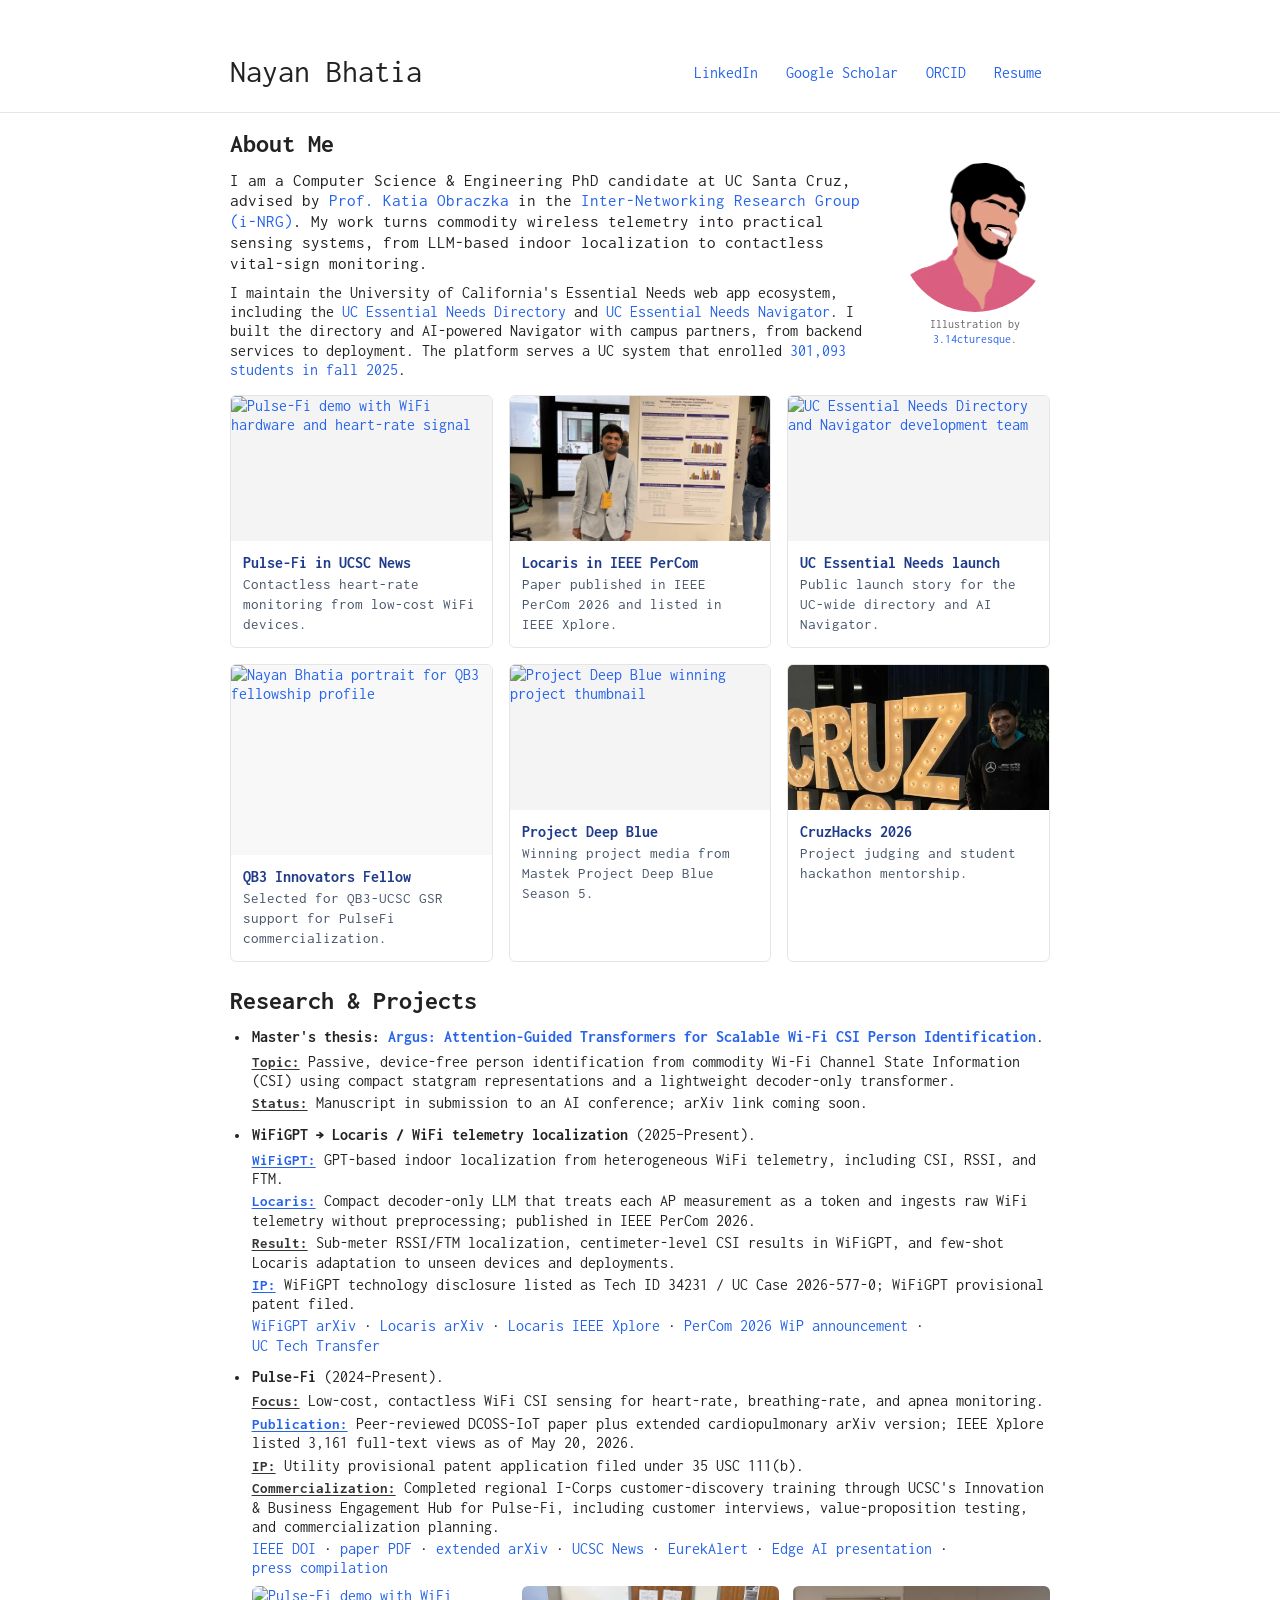
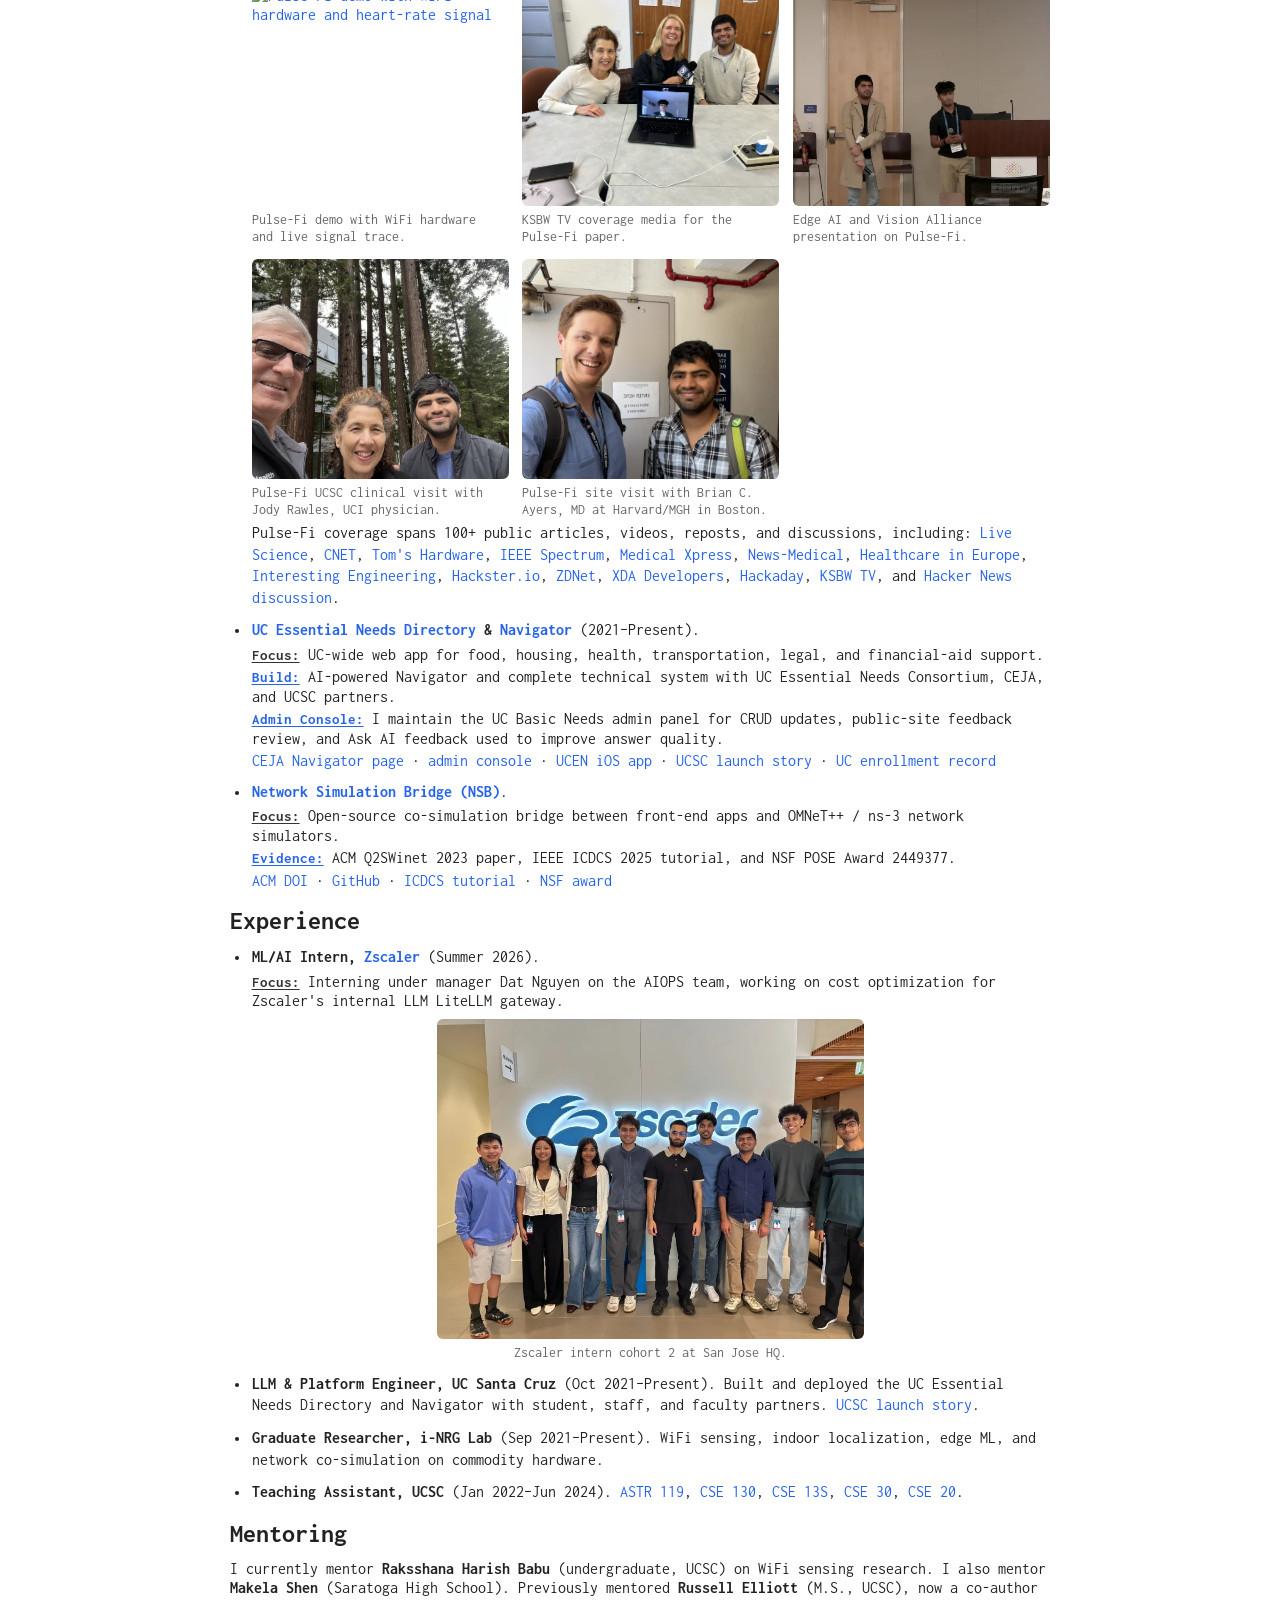
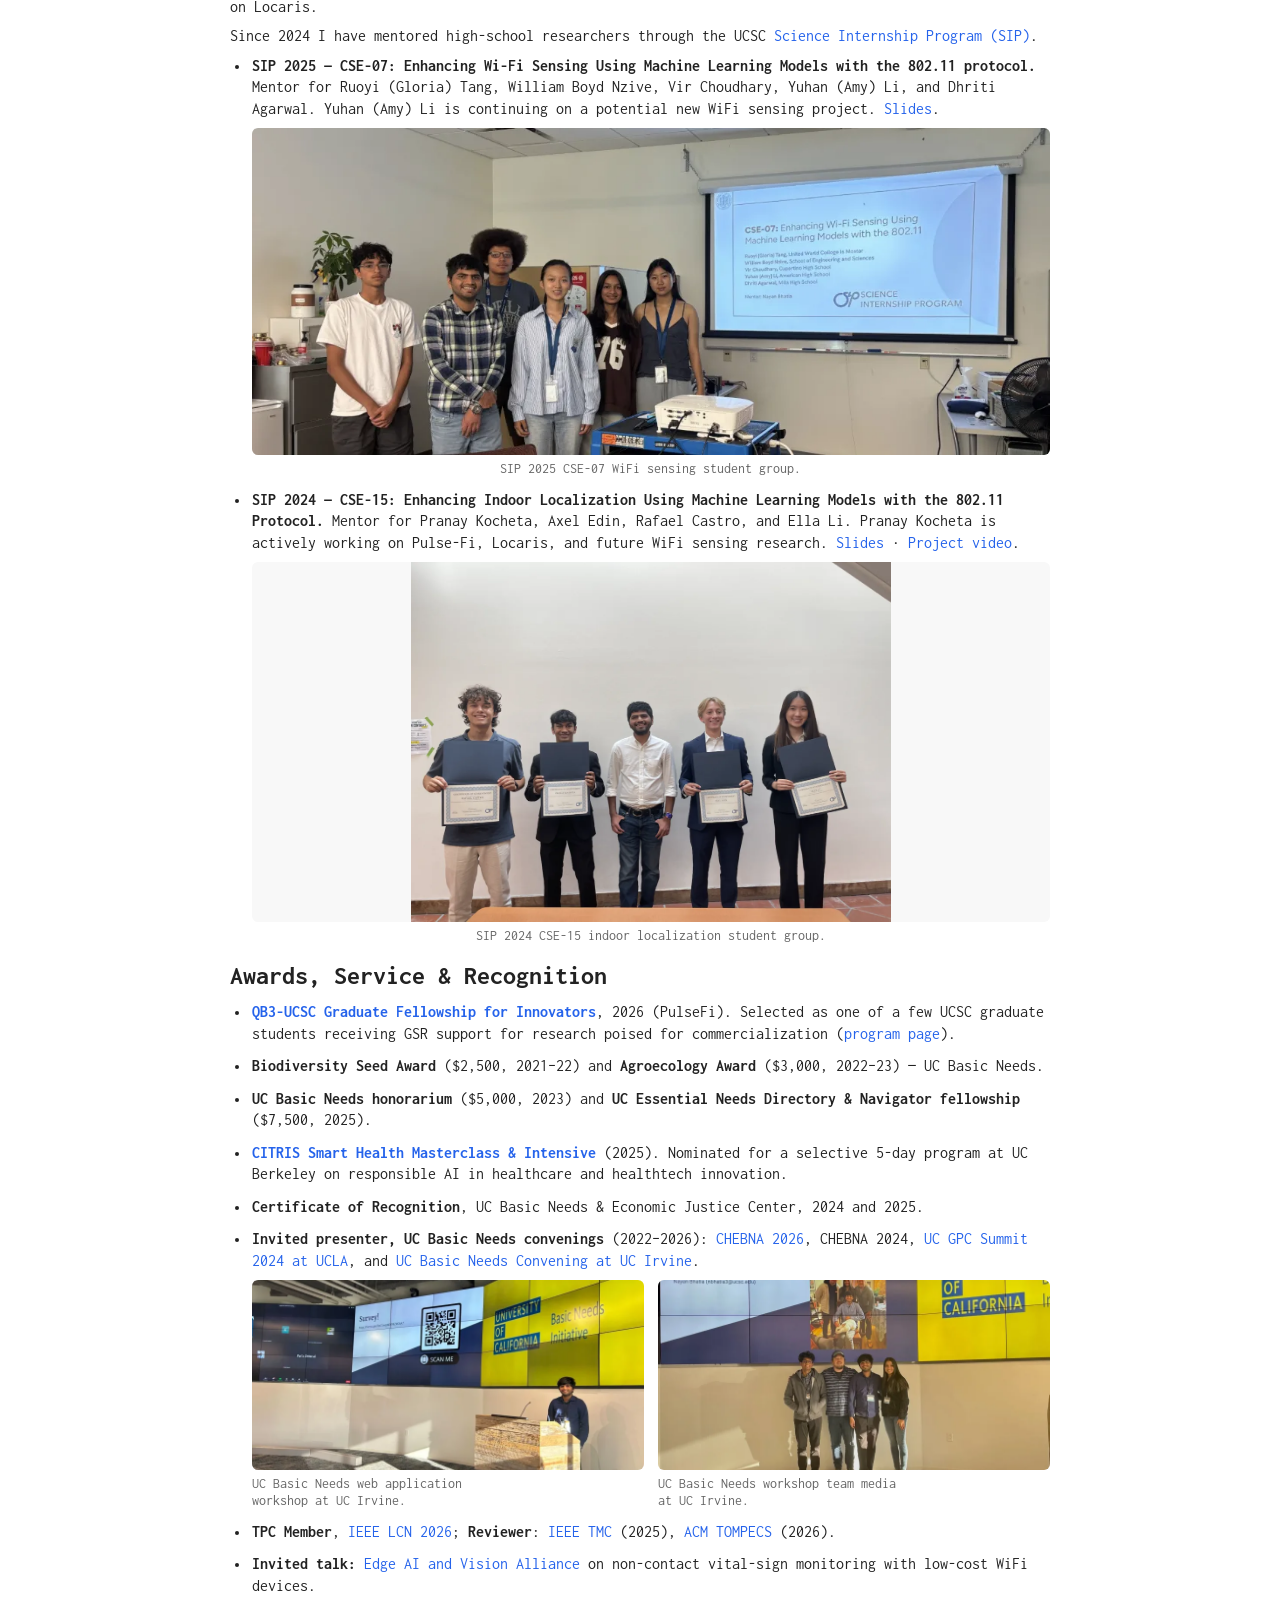
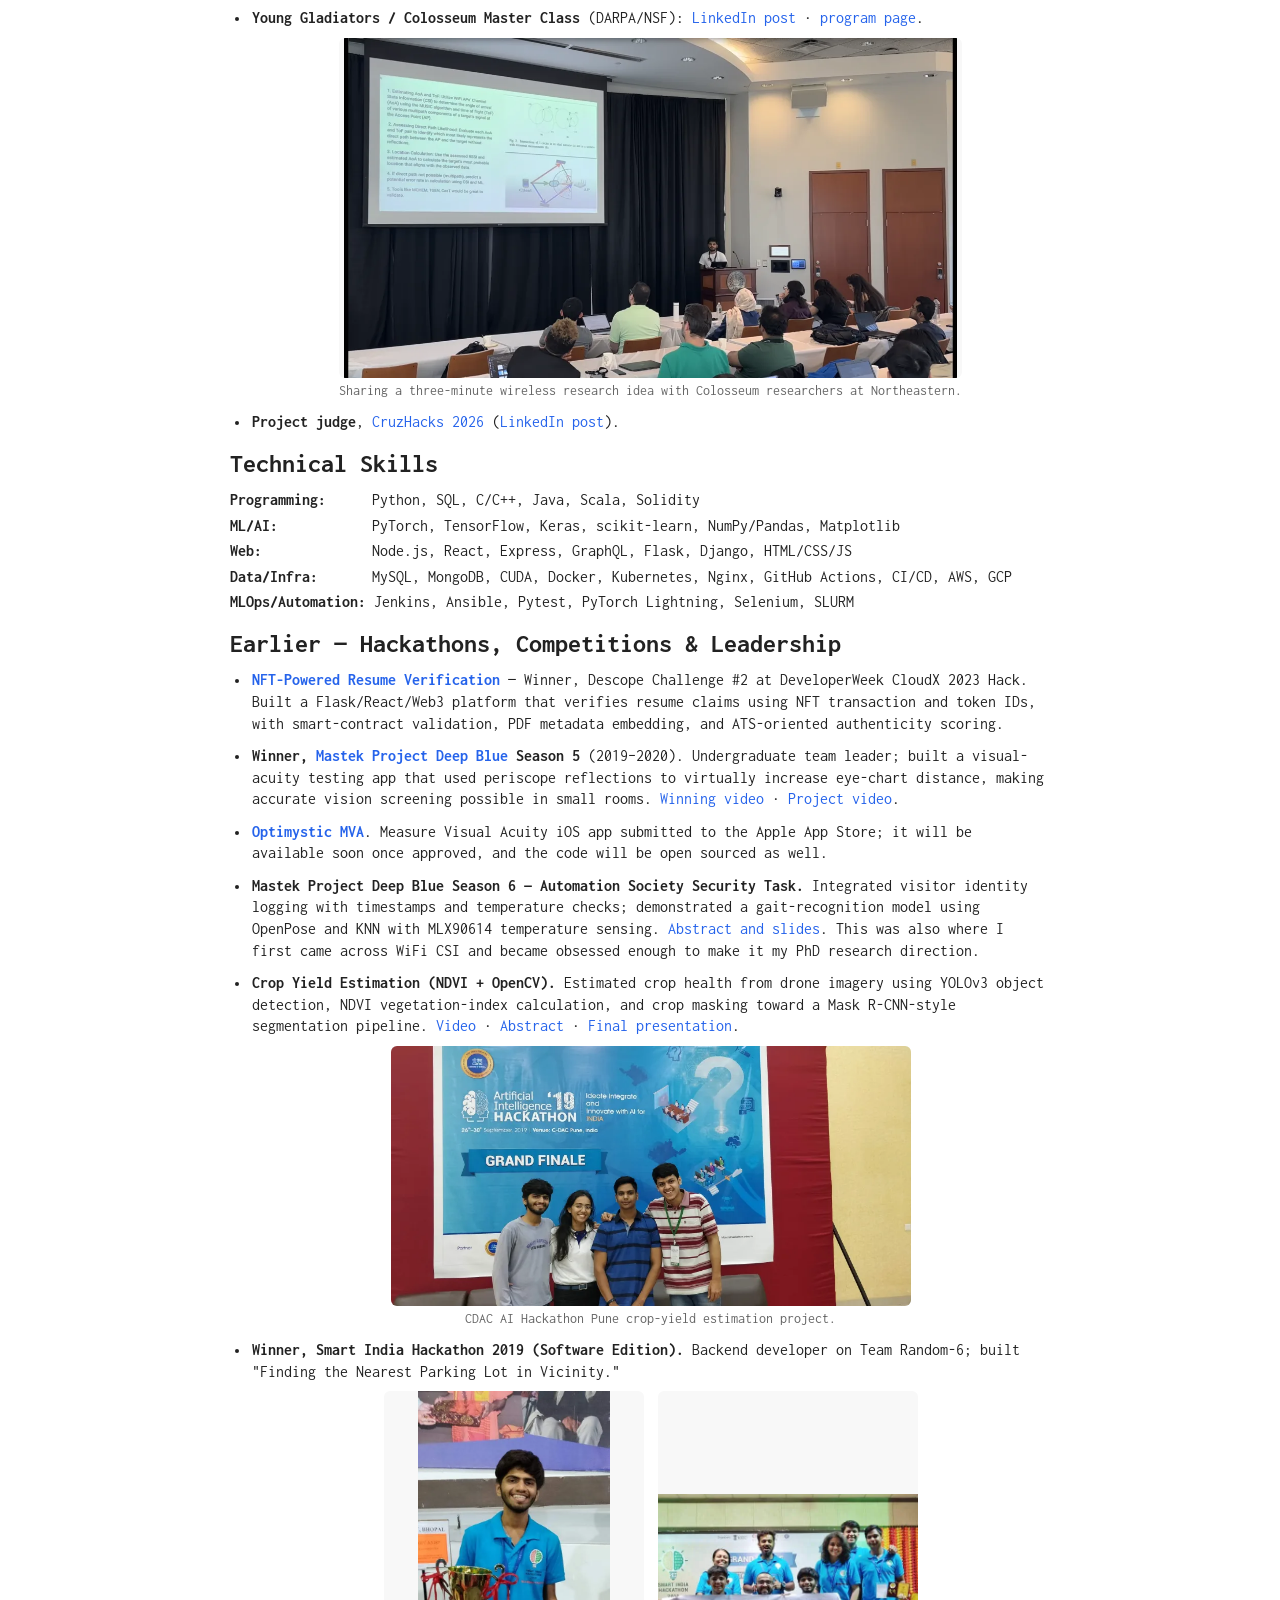
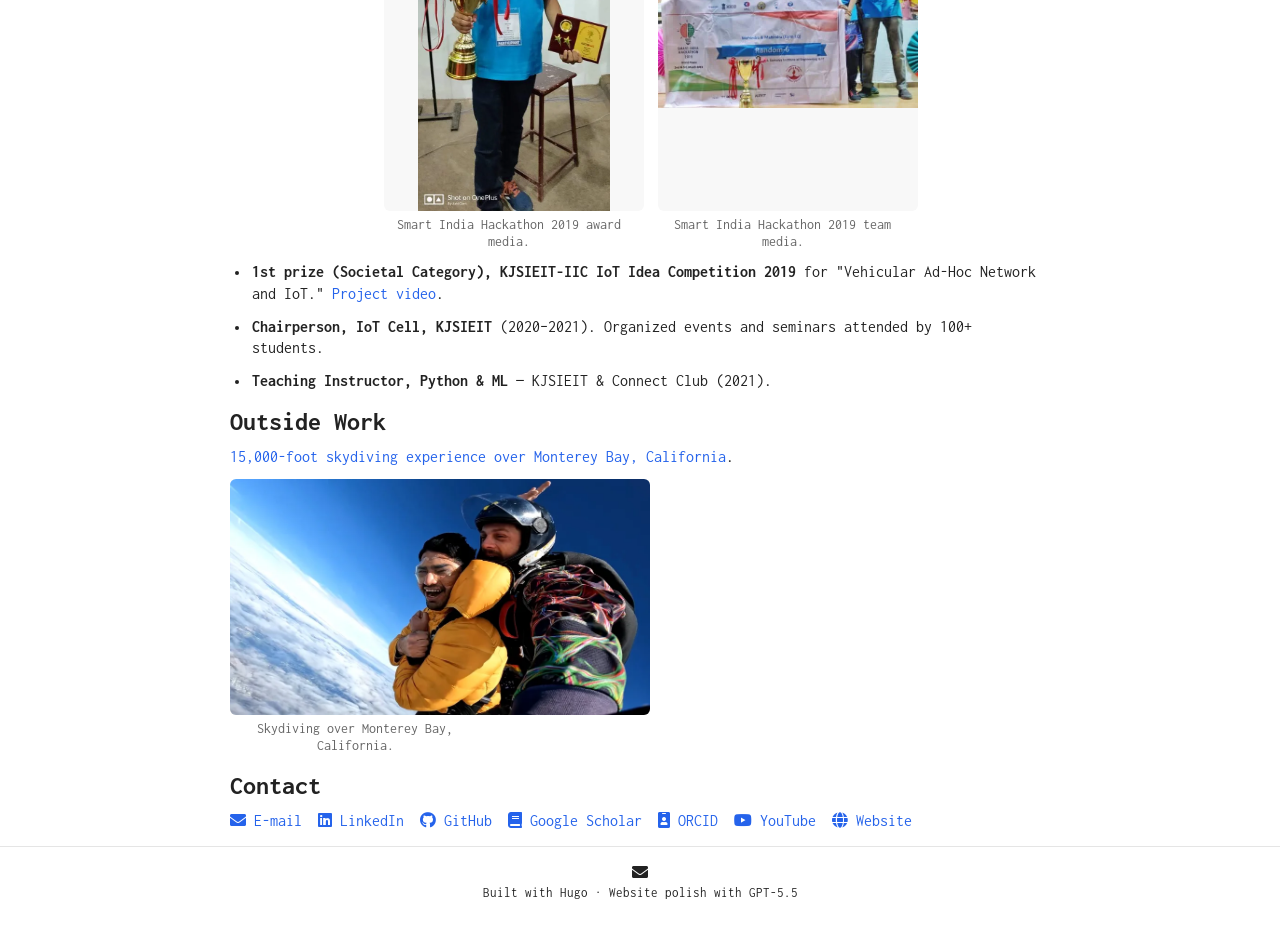
==== index.html @ 6241daba "update about ios app and about the optimystic app" ====
<!DOCTYPE html>
<html lang="en">

<head>
    <!-- Cloudflare Web Analytics -->
    <script defer src='https://static.cloudflareinsights.com/beacon.min.js'
        data-cf-beacon='{"token": "66aa006efea64385834b98cd53bedcd6"}'></script>
    <!-- End Cloudflare Web Analytics -->

    <link href="https://assets.calendly.com/assets/external/widget.css" rel="stylesheet">
    <script src="https://assets.calendly.com/assets/external/widget.js" type="text/javascript" async></script>

    <meta charset="utf-8">
    <meta name="viewport" content="width=device-width, initial-scale=1, shrink-to-fit=no">

    <title>Nayan Bhatia</title>
    <meta name="description" content="Nayan Bhatia is a UC Santa Cruz CSE PhD candidate building WiFi sensing systems, LLM-based indoor localization, contactless vital-sign monitoring, and UC-wide student support platforms.">
    <meta name="author" content="Nayan Bhatia">
    <meta property="og:title" content="Nayan Bhatia">
    <meta property="og:description" content="WiFi sensing, AI systems, and UC-wide student support platforms by Nayan Bhatia.">
    <meta property="og:type" content="website">
    <meta property="og:url" content="https://nayanbhatia.com">
    <meta property="og:image" content="https://news.ucsc.edu/wp-content/uploads/2025/08/20250814-Pulse-Fi-Research-EC-08-scaled-e1756416372585.jpg">
    <meta name="twitter:card" content="summary_large_image">
    <meta name="twitter:title" content="Nayan Bhatia">
    <meta name="twitter:description" content="WiFi sensing, AI systems, and UC-wide student support platforms.">
    <meta name="twitter:image" content="https://news.ucsc.edu/wp-content/uploads/2025/08/20250814-Pulse-Fi-Research-EC-08-scaled-e1756416372585.jpg">

    <link rel="canonical" href="https://nayanbhatia.com">
    <link href="https://fonts.googleapis.com/css2?family=Inconsolata:wght@400;700&display=swap" rel="stylesheet">
    <link rel="stylesheet" href="https://cdn.jsdelivr.net/npm/bootstrap@4.5.3/dist/css/bootstrap.min.css" crossorigin="anonymous">
    <link rel="stylesheet" href="https://cdnjs.cloudflare.com/ajax/libs/font-awesome/5.15.3/css/all.min.css" crossorigin="anonymous">
    <link rel="stylesheet" href="sass/researcher.min.css?v=blue-accent">
    <style>
        .lede { font-size: 1.08rem; }
        .proof-grid { display: grid; grid-template-columns: repeat(auto-fit, minmax(210px, 1fr)); gap: 1rem; margin: 1rem 0 1.5rem; }
        .proof-card { border: 1px solid #e5e5e5; border-radius: 6px; overflow: hidden; background: #fff; }
        #content .proof-card img { width: 100%; height: 145px; object-fit: cover; display: block; margin: 0; background: #f4f4f4; }
        #content .proof-card img.contain-img { height: 190px; object-fit: contain; background: #f8f8f8; }
        #content .proof-card img.portrait-crop { object-position: center 35%; }
        .proof-card div { padding: 0.75rem; }
        #content .proof-card strong { color: #1e3a8a !important; display: block; margin-bottom: 0.2rem; }
        #content .proof-card p { color: #475569 !important; margin: 0; font-size: 0.92rem; line-height: 1.35; }
        .project-links { display: inline; }
        .project-links a { white-space: nowrap; }
        .project-detail { display: block; margin-top: 0.25rem; }
        .project-detail > span { display: block; margin-top: 0.18rem; }
        .project-label { color: #333; font-size: 0.92rem; font-weight: 700; text-decoration: underline !important; text-decoration-thickness: 1px; text-underline-offset: 0.13em; }
        a.project-label { color: #2563eb; text-decoration: underline !important; }
        a.project-label:hover { color: #1d4ed8; }
        .project-detail .project-links { display: block; }
        .media-row { display: flex; flex-wrap: wrap; gap: 0.75rem; margin: 0.75rem 0; }
        .media-row a { display: inline-block; }
        #content .media-row img { height: 140px; width: auto; max-width: 100%; border-radius: 6px; object-fit: cover; margin: 0; }
        #content .media-row a .media-caption { color: #666 !important; display: block; font-size: 0.85rem; line-height: 1.25; margin-top: 0.35rem; max-width: 250px; text-decoration: none; }
        .pulse-media { display: grid; grid-template-columns: repeat(auto-fit, minmax(200px, 1fr)); gap: 0.85rem; max-width: 100%; }
        #content .pulse-media a { display: block; }
        #content .pulse-media img { width: 100%; height: 220px; object-fit: cover; object-position: center; }
        #content .pulse-media .media-caption { max-width: none; }
        .sih-media { display: grid; grid-template-columns: repeat(2, minmax(0, 260px)); align-items: end; gap: 0.85rem; justify-content: center; margin-left: auto; margin-right: auto; max-width: 560px; }
        #content .sih-media a { display: block; }
        #content .sih-media img { width: 100%; height: 420px; object-fit: contain; background: #f8f8f8; }
        #content .sih-media .media-caption { max-width: none; color: #666; text-align: center; }
        .ucbn-media { display: grid; grid-template-columns: repeat(2, minmax(0, 1fr)); gap: 0.85rem; max-width: 100%; }
        #content .ucbn-media img { width: 100%; height: 190px; object-fit: cover; object-position: center; }
        #content .ucbn-media .media-caption { max-width: none; color: #666; }
        .sip-media { display: grid; grid-template-columns: 1fr; gap: 0.85rem; margin-left: auto; margin-right: auto; max-width: 820px; }
        #content .sip-media a { display: block; }
        #content .sip-media img { width: 100%; height: auto; max-height: 360px; object-fit: contain; object-position: center; background: #f8f8f8; }
        #content .media-row.sip-media a .media-caption { max-width: none; color: #666; text-align: center; }
        .outside-media { max-width: 420px; }
        #content .outside-media img { width: 100%; height: auto; max-height: none; object-fit: cover; }
        #content .outside-media .media-caption { max-width: none; color: #666; text-align: center; }
        .cdac-media { justify-content: center; margin-left: auto; margin-right: auto; max-width: 520px; }
        #content .cdac-media img { width: 100%; height: auto; max-height: 320px; object-fit: contain; background: #f8f8f8; }
        #content .media-row.cdac-media a .media-caption { max-width: none; color: #666; text-align: center; }
        .colosseum-media { justify-content: center; margin-left: auto; margin-right: auto; max-width: 720px; }
        #content .colosseum-media img { width: 100%; height: auto; max-height: 340px; object-fit: contain; background: #f8f8f8; }
        #content .media-row.colosseum-media a .media-caption { max-width: none; color: #666; text-align: center; }
        .zscaler-media { justify-content: center; margin-left: auto; margin-right: auto; max-width: 520px; }
        #content .zscaler-media img { width: 100%; height: auto; max-height: 320px; object-fit: contain; background: #f8f8f8; }
        #content .media-row.zscaler-media a .media-caption { max-width: none; color: #666; text-align: center; }
        .feature-image { margin: 0.75rem 0; }
        #content .feature-image img { border-radius: 6px; max-height: 260px; object-fit: contain; margin: 0; background: #f8f8f8; }
        #content ul.compact-list { padding-left: 1.25rem; margin-bottom: 1rem; }
        #content ul.compact-list > li { line-height: 1.35; margin: 0 0 0.68rem 0; padding-left: 0.1rem; }
        #content ul.compact-list > li::marker { font-size: 0.9em; }
        #content .compact-list strong { font-weight: 700; }
        #content .compact-list .media-row { margin-top: 0.55rem; margin-bottom: 0.2rem; }
        #content .skills-list { list-style: none; padding-left: 0; margin-bottom: 1rem; }
        #content .skills-list > li { line-height: 1.35; margin: 0 0 0.25rem 0; padding-left: 0; }
        #content .skills-list strong { display: inline-block; min-width: 8.4rem; }
        #content .avatar { float: right; margin: -8px 0 0 16px; text-align: center; width: 150px; }
        #content .avatar>img { float: none; margin: 0; }
        .avatar-credit { color: #666; display: block; font-size: 0.78rem; line-height: 1.2; margin-top: 0.35rem; }
        .navbar-nav { gap: 0.75rem; }
        @media (max-width: 575.98px) {
            #content .avatar { float: none; margin: 0 auto 1rem; width: 140px; }
            #content .avatar>img { height: 140px; width: 140px; }
            .navbar-nav { gap: 1rem; }
            .proof-grid { grid-template-columns: 1fr; }
            .pulse-media { grid-template-columns: 1fr; }
            .sih-media { grid-template-columns: 1fr; max-width: 340px; }
            #content .sih-media img { height: auto; max-height: 520px; }
            .ucbn-media { grid-template-columns: 1fr; }
            .sip-media { grid-template-columns: 1fr; }
            #content .feature-image img { max-height: none; width: 100%; }
        }
    </style>
</head>

<body>
    <div class="container mt-5">
        <nav class="navbar navbar-expand-sm flex-column flex-sm-row text-nowrap p-0">
            <a class="navbar-brand mx-0 mr-sm-auto" href="https://nayanbhatia.com" title="Nayan Bhatia">
                Nayan Bhatia
            </a>
            <div class="navbar-nav flex-row flex-wrap justify-content-center">
                <a class="nav-item nav-link" href="https://www.linkedin.com/in/nayan-bhatia" title="LinkedIn">LinkedIn</a>
                <a class="nav-item nav-link" href="https://scholar.google.com/citations?user=V7ODNwIAAAAJ&hl=en" title="Google Scholar">Google Scholar</a>
                <a class="nav-item nav-link" href="https://orcid.org/0009-0001-3314-7928" title="ORCID">ORCID</a>
                <a class="nav-item nav-link" href="pdfs/NayanBhatia_PhD_CSE_UCSC_June2027.pdf" title="Resume">Resume</a>
            </div>
        </nav>
    </div>
    <hr>
    <div id="content">
        <div class="container">
            <h2 id="about-me">About Me</h2>
            <figure class="avatar">
                <img src="assets/bhatia.webp" alt="Nayan Bhatia" class="img-fluid rounded-circle">
                <figcaption class="avatar-credit">
                    Illustration by <a href="https://www.instagram.com/3.14cturesque/">3.14cturesque</a>.
                </figcaption>
            </figure>
            <p class="lede">
                I am a Computer Science &amp; Engineering PhD candidate at UC Santa Cruz, advised by
                <a href="https://scholar.google.com/citations?user=xALG_EMAAAAJ">Prof. Katia Obraczka</a> in the
                <a href="https://inrg.engineering.ucsc.edu/people/nayan-bhatia/">Inter-Networking Research Group (i-NRG)</a>.
                My work turns commodity wireless telemetry into practical sensing systems, from LLM-based indoor localization
                to contactless vital-sign monitoring.
            </p>
            <p>
                I maintain the University of California's Essential Needs web app ecosystem, including the
                <a href="https://ucbasicneeds.ucsc.edu">UC Essential Needs Directory</a> and
                <a href="https://ucbasicneeds.ucsc.edu/ucen">UC Essential Needs Navigator</a>. I built the directory and
                AI-powered Navigator with campus partners, from backend services to deployment.
                The platform serves a UC system that enrolled <a href="https://www.universityofcalifornia.edu/press-room/university-california-sets-enrollment-records">301,093 students in fall 2025</a>.
            </p>

            <div class="proof-grid" aria-label="Selected media and evidence">
                <a class="proof-card" href="https://news.ucsc.edu/2025/09/pulse-fi-wifi-heart-rate/">
                    <img src="https://news.ucsc.edu/wp-content/uploads/2025/08/20250814-Pulse-Fi-Research-EC-08-scaled-e1756416372585.jpg" alt="Pulse-Fi demo with WiFi hardware and heart-rate signal">
                    <div>
                        <strong>Pulse-Fi in UCSC News</strong>
                        <p>Contactless heart-rate monitoring from low-cost WiFi devices.</p>
                    </div>
                </a>
                <a class="proof-card" href="https://ieeexplore.ieee.org/document/11585338">
                    <img src="assets/locaris-percom-poster.webp" alt="Nayan Bhatia presenting the Locaris poster at PerCom 2026">
                    <div>
                        <strong>Locaris in IEEE PerCom</strong>
                        <p>Paper published in IEEE PerCom 2026 and listed in IEEE Xplore.</p>
                    </div>
                </a>
                <a class="proof-card" href="https://news.ucsc.edu/2026/01/new-basic-needs-directory-provides-uc-students-with-one-stop-shop-for-resource-information/">
                    <img src="https://news.ucsc.edu/wp-content/uploads/2026/01/BN-Directory-and-Tool-Team-Tim-G-Nayan-Bhatia-Rishita-Wairagade-Kaushik-Hariharan-1024x768.jpg" alt="UC Essential Needs Directory and Navigator development team">
                    <div>
                        <strong>UC Essential Needs launch</strong>
                        <p>Public launch story for the UC-wide directory and AI Navigator.</p>
                    </div>
                </a>
                <a class="proof-card" href="https://qb3.ucsc.edu/fellows/2025/12/nayan-bhatia-qb3-fellows-2026/">
                    <img src="https://qb3.ucsc.edu/files/2025/11/C26FE08F-DF64-4230-9B7F-D8ADBFAB0009-Copy.jpg" alt="Nayan Bhatia portrait for QB3 fellowship profile" class="contain-img">
                    <div>
                        <strong>QB3 Innovators Fellow</strong>
                        <p>Selected for QB3-UCSC GSR support for PulseFi commercialization.</p>
                    </div>
                </a>
                <a class="proof-card" href="https://youtu.be/3pCCZJbQK30">
                    <img src="https://i.ytimg.com/vi/3pCCZJbQK30/hqdefault.jpg" alt="Project Deep Blue winning project thumbnail">
                    <div>
                        <strong>Project Deep Blue</strong>
                        <p>Winning project media from Mastek Project Deep Blue Season 5.</p>
                    </div>
                </a>
                <a class="proof-card" href="https://www.linkedin.com/posts/nayan-bhatia_cruzhacks-2026-was-a-lot-of-fun-and-a-different-ugcPost-7424474856043331584-DsiG?utm_source=social_share_send&amp;utm_medium=member_desktop_web&amp;rcm=ACoAACzAeWUBafYUjFFwhSZ8aEHpLalXhnnh2QQ">
                    <img src="assets/1770132733356.webp" alt="Nayan Bhatia at CruzHacks 2026" class="portrait-crop">
                    <div>
                        <strong>CruzHacks 2026</strong>
                        <p>Project judging and student hackathon mentorship.</p>
                    </div>
                </a>
            </div>

            <h2 id="research-interests">Research &amp; Projects</h2>
            <ul class="compact-list">
                <li>
                    <strong>Master's thesis: <a href="https://www.proquest.com/docview/3368947632">Argus: Attention-Guided Transformers for Scalable Wi-Fi CSI Person Identification</a></strong>.
                    <span class="project-detail">
                        <span><span class="project-label">Topic:</span> Passive, device-free person identification from commodity Wi-Fi Channel State Information (CSI) using compact statgram representations and a lightweight decoder-only transformer.</span>
                        <span><span class="project-label">Status:</span> Manuscript in submission to an AI conference; arXiv link coming soon.</span>
                    </span>
                </li>
                <li>
                    <strong>WiFiGPT &rarr; Locaris / WiFi telemetry localization</strong> (2025&ndash;Present).
                    <span class="project-detail">
                        <span><a class="project-label" href="https://arxiv.org/abs/2505.15835">WiFiGPT:</a> GPT-based indoor localization from heterogeneous WiFi telemetry, including CSI, RSSI, and FTM.</span>
                        <span><a class="project-label" href="https://ieeexplore.ieee.org/document/11585338">Locaris:</a> Compact decoder-only LLM that treats each AP measurement as a token and ingests raw WiFi telemetry without preprocessing; published in IEEE PerCom 2026.</span>
                        <span><span class="project-label">Result:</span> Sub-meter RSSI/FTM localization, centimeter-level CSI results in WiFiGPT, and few-shot Locaris adaptation to unseen devices and deployments.</span>
                        <span><a class="project-label" href="https://techtransfer.universityofcalifornia.edu/NCD/34231.html">IP:</a> WiFiGPT technology disclosure listed as Tech ID 34231 / UC Case 2026-577-0; WiFiGPT provisional patent filed.</span>
                        <span class="project-links">
                            <a href="https://arxiv.org/abs/2505.15835">WiFiGPT arXiv</a> &middot;
                            <a href="https://arxiv.org/abs/2510.11926">Locaris arXiv</a> &middot;
                            <a href="https://ieeexplore.ieee.org/document/11585338">Locaris IEEE Xplore</a> &middot;
                            <a href="https://www.linkedin.com/posts/nayan-bhatia_indoor-localization-using-compact-telemetry-agnostic-activity-7426308848866746369-R3nw">PerCom 2026 WiP announcement</a> &middot;
                            <a href="https://techtransfer.universityofcalifornia.edu/NCD/34231.html">UC Tech Transfer</a>
                        </span>
                    </span>
                </li>
                <li>
                    <strong>Pulse-Fi</strong> (2024&ndash;Present).
                    <span class="project-detail">
                        <span><span class="project-label">Focus:</span> Low-cost, contactless WiFi CSI sensing for heart-rate, breathing-rate, and apnea monitoring.</span>
                        <span><a class="project-label" href="https://doi.org/10.1109/DCOSS-IoT65416.2025.00037">Publication:</a> Peer-reviewed DCOSS-IoT paper plus extended cardiopulmonary arXiv version; IEEE Xplore listed 3,161 full-text views as of May 20, 2026.</span>
                        <span><span class="project-label">IP:</span> Utility provisional patent application filed under 35 USC 111(b).</span>
                        <span><span class="project-label">Commercialization:</span> Completed regional I-Corps customer-discovery training through UCSC's Innovation &amp; Business Engagement Hub for Pulse-Fi, including customer interviews, value-proposition testing, and commercialization planning.</span>
                        <span class="project-links">
                            <a href="https://doi.org/10.1109/DCOSS-IoT65416.2025.00037">IEEE DOI</a> &middot;
                            <a href="https://news.ucsc.edu/wp-content/uploads/2025/08/Pulse_Fi_short_paper_iotdcoss.pdf">paper PDF</a> &middot;
                            <a href="https://arxiv.org/abs/2510.24744">extended arXiv</a> &middot;
                            <a href="https://news.ucsc.edu/2025/09/pulse-fi-wifi-heart-rate/">UCSC News</a> &middot;
                            <a href="https://www.eurekalert.org/news-releases/1096757">EurekAlert</a> &middot;
                            <a href="https://www.edge-ai-vision.com/2026/04/non-contact-vital-sign-monitoring-using-low-cost-wifi-devices-a-presentation-from-the-university-of-california-santa-cruz/">Edge AI presentation</a> &middot;
                            <a href="https://docs.google.com/document/d/1apvCe6O2L4QO3WVgRJ57CXE6EA1hj0WyMKnEwKQhvoQ/edit?usp=sharing">press compilation</a>
                        </span>
                    </span>
                    <div class="media-row pulse-media">
                        <a href="https://news.ucsc.edu/2025/09/pulse-fi-wifi-heart-rate/">
                            <img src="https://news.ucsc.edu/wp-content/uploads/2025/08/20250814-Pulse-Fi-Research-EC-08-scaled-e1756416372585.jpg" alt="Pulse-Fi demo with WiFi hardware and heart-rate signal">
                            <span class="media-caption">Pulse-Fi demo with WiFi hardware and live signal trace.</span>
                        </a>
                        <a href="https://www.ksbw.com/article/high-school-heart-rate-monitoring-uc-santa-cruz/69241438">
                            <img src="assets/ksbw-news.webp" alt="KSBW TV Pulse-Fi news segment media">
                            <span class="media-caption">KSBW TV coverage media for the Pulse-Fi paper.</span>
                        </a>
                        <a href="https://www.edge-ai-vision.com/2026/04/non-contact-vital-sign-monitoring-using-low-cost-wifi-devices-a-presentation-from-the-university-of-california-santa-cruz/">
                            <img src="assets/edge_alliance.webp" alt="Edge AI and Vision Alliance Pulse-Fi presentation media">
                            <span class="media-caption">Edge AI and Vision Alliance presentation on Pulse-Fi.</span>
                        </a>
                        <a href="assets/uci_harvard.webp">
                            <img src="assets/uci_harvard.webp" alt="Jody Rawles visiting UC Santa Cruz to see the Pulse-Fi system">
                            <span class="media-caption">Pulse-Fi UCSC clinical visit with Jody Rawles, UCI physician.</span>
                        </a>
                        <a href="assets/mgh-harvard-doc.webp">
                            <img src="assets/mgh-harvard-doc.webp" alt="Pulse-Fi site visit with Brian C. Ayers, MD at Massachusetts General Hospital">
                            <span class="media-caption">Pulse-Fi site visit with Brian C. Ayers, MD at Harvard/MGH in Boston.</span>
                        </a>
                    </div>
                    Pulse-Fi coverage spans 100+ public articles, videos, reposts, and discussions, including:
                    <a href="https://www.livescience.com/technology/communications/scientists-invent-pulse-fi-prototype-a-wi-fi-heart-rate-monitor-thats-cheaper-to-set-up-than-the-best-wearable-devices">Live Science</a>,
                    <a href="https://www.cnet.com/health/medical/wi-fi-signals-can-measure-heart-rates-without-wearables-new-research-suggests/">CNET</a>,
                    <a href="https://www.tomshardware.com/maker-stem/research-team-uses-wi-fi-to-monitor-heart-rate-accurately-relies-on-signal-variations-caused-by-beating-heart-to-determine-bpm">Tom's Hardware</a>,
                    <a href="https://spectrum.ieee.org/wi-fi-signal-heartbeat-detection">IEEE Spectrum</a>,
                    <a href="https://medicalxpress.com/news/2025-09-wifi-heart-wearables.html">Medical Xpress</a>,
                    <a href="https://www.news-medical.net/news/20250902/Household-WiFi-devices-show-potential-for-nonintrusive-health-monitoring.aspx">News-Medical</a>,
                    <a href="https://healthcare-in-europe.com/en/news/monitoring-heart-rate-wifi.html">Healthcare in Europe</a>,
                    <a href="https://interestingengineering.com/health/wifi-heart-rate-monitoring-ucsc-pulsefi">Interesting Engineering</a>,
                    <a href="https://www.hackster.io/news/i-heart-wi-fi-f3f726a38a1f">Hackster.io</a>,
                    <a href="https://www.zdnet.com/article/with-raspberry-pi-and-wi-fi-researchers-built-a-wireless-heart-rate-monitor-heres-how/">ZDNet</a>,
                    <a href="https://www.xda-developers.com/researchers-raspberry-pi-wi-fi-heart-rate-monitoring/">XDA Developers</a>,
                    <a href="https://hackaday.com/2025/09/05/heart-rate-monitoring-via-wifi/">Hackaday</a>,
                    <a href="https://www.ksbw.com/article/high-school-heart-rate-monitoring-uc-santa-cruz/69241438">KSBW TV</a>,
                    and <a href="https://news.ycombinator.com/item?id=45127983">Hacker News discussion</a>.
                </li>
                <li>
                    <strong><a href="https://ucbasicneeds.ucsc.edu">UC Essential Needs Directory</a> &amp; <a href="https://ucbasicneeds.ucsc.edu/ucen">Navigator</a></strong> (2021&ndash;Present).
                    <span class="project-detail">
                        <span><span class="project-label">Focus:</span> UC-wide web app for food, housing, health, transportation, legal, and financial-aid support.</span>
                        <span><a class="project-label" href="https://economicjustice.ucsc.edu/welcome-to-the-uc-enc-navigator/">Build:</a> AI-powered Navigator and complete technical system with UC Essential Needs Consortium, CEJA, and UCSC partners.</span>
                        <span><a class="project-label" href="https://ucbn-console.ucsc.edu">Admin Console:</a> I maintain the UC Basic Needs admin panel for CRUD updates, public-site feedback review, and Ask AI feedback used to improve answer quality.</span>
                        <span class="project-links">
                            <a href="https://economicjustice.ucsc.edu/welcome-to-the-uc-enc-navigator/">CEJA Navigator page</a> &middot;
                            <a href="https://ucbn-console.ucsc.edu">admin console</a> &middot;
                            <a href="https://apps.apple.com/us/app/ucbn/id6781016780">UCEN iOS app</a> &middot;
                            <a href="https://news.ucsc.edu/2026/01/new-basic-needs-directory-provides-uc-students-with-one-stop-shop-for-resource-information/">UCSC launch story</a> &middot;
                            <a href="https://www.universityofcalifornia.edu/press-room/university-california-sets-enrollment-records">UC enrollment record</a>
                        </span>
                    </span>
                </li>
                <li>
                    <strong><a href="https://inrg.engineering.ucsc.edu/project/nsb/">Network Simulation Bridge (NSB)</a></strong>.
                    <span class="project-detail">
                        <span><span class="project-label">Focus:</span> Open-source co-simulation bridge between front-end apps and OMNeT++ / ns-3 network simulators.</span>
                        <span><a class="project-label" href="https://doi.org/10.1145/3616391.3622771">Evidence:</a> ACM Q2SWinet 2023 paper, IEEE ICDCS 2025 tutorial, and NSF POSE Award 2449377.</span>
                        <span class="project-links">
                            <a href="https://doi.org/10.1145/3616391.3622771">ACM DOI</a> &middot;
                            <a href="https://github.com/nsb-ucsc/nsb">GitHub</a> &middot;
                            <a href="https://icdcs2025.icdcs.org/tutorial-network-simulation-bridge-bridging-distributed-applications-with-network-simulators/">ICDCS tutorial</a> &middot;
                            <a href="https://www.nsf.gov/awardsearch/showAward?AWD_ID=2449377">NSF award</a>
                        </span>
                    </span>
                </li>
            </ul>

            <h2 id="experience">Experience</h2>
            <ul class="compact-list">
                <li>
                    <strong>ML/AI Intern, <a href="https://www.zscaler.com/">Zscaler</a></strong> (Summer 2026).
                    <span class="project-detail">
                        <span><span class="project-label">Focus:</span> Interning under manager Dat Nguyen on the AIOPS team, working on cost optimization for Zscaler's internal LLM LiteLLM gateway.</span>
                    </span>
                    <div class="media-row zscaler-media">
                        <a href="assets/zscaler_intern_cohort2.webp">
                            <img src="assets/zscaler_intern_cohort2.webp" alt="Zscaler intern cohort group photo">
                            <span class="media-caption">Zscaler intern cohort 2 at San Jose HQ.</span>
                        </a>
                    </div>
                </li>
                <li>
                    <strong>LLM &amp; Platform Engineer, UC Santa Cruz</strong> (Oct 2021&ndash;Present).
                    Built and deployed the UC Essential Needs Directory and Navigator with student, staff, and faculty partners.
                    <a href="https://news.ucsc.edu/2026/01/new-basic-needs-directory-provides-uc-students-with-one-stop-shop-for-resource-information/">UCSC launch story</a>.
                </li>
                <li>
                    <strong>Graduate Researcher, i-NRG Lab</strong> (Sep 2021&ndash;Present).
                    WiFi sensing, indoor localization, edge ML, and network co-simulation on commodity hardware.
                </li>
                <li>
                    <strong>Teaching Assistant, UCSC</strong> (Jan 2022&ndash;Jun 2024).
                    <a href="https://ucsc.smartcatalogiq.com/en/2019-2020/General-Catalog/Courses/ASTR-Astronomy-and-Astrophysics/100/ASTR-119">ASTR 119</a>,
                    <a href="https://courses.soe.ucsc.edu/courses/cse130">CSE 130</a>,
                    <a href="https://courses.soe.ucsc.edu/courses/cse13s">CSE 13S</a>,
                    <a href="https://courses.soe.ucsc.edu/courses/cse30">CSE 30</a>,
                    <a href="https://courses.soe.ucsc.edu/courses/cse20">CSE 20</a>.
                </li>
            </ul>

            <h2 id="mentoring">Mentoring</h2>
            <p>
                I currently mentor <strong>Raksshana Harish Babu</strong> (undergraduate, UCSC) on WiFi sensing research.
                I also mentor <strong>Makela Shen</strong> (Saratoga High School). Previously mentored
                <strong>Russell Elliott</strong> (M.S., UCSC), now a co-author on Locaris.
            </p>
            <p>
                Since 2024 I have mentored high-school researchers through the UCSC
                <a href="https://sip.ucsc.edu/">Science Internship Program (SIP)</a>.
            </p>
            <ul class="compact-list">
                <li>
                    <strong>SIP 2025 &mdash; CSE-07: Enhancing Wi-Fi Sensing Using Machine Learning Models with the 802.11 protocol.</strong>
                    Mentor for Ruoyi (Gloria) Tang, William Boyd Nzive, Vir Choudhary, Yuhan (Amy) Li, and Dhriti Agarwal.
                    Yuhan (Amy) Li is continuing on a potential new WiFi sensing project.
                    <a href="https://docs.google.com/presentation/d/1lrvcXieQ_uYgXQha6kxhwcUhWhwyA1Fde8hxpQr_GmA/edit?usp=sharing">Slides</a>.
                    <div class="media-row sip-media">
                        <a href="assets/sip-07.webp">
                            <img src="assets/sip-07-cropped.webp" alt="SIP 2025 CSE-07 student group photo">
                            <span class="media-caption">SIP 2025 CSE-07 WiFi sensing student group.</span>
                        </a>
                    </div>
                </li>
                <li>
                    <strong>SIP 2024 &mdash; CSE-15: Enhancing Indoor Localization Using Machine Learning Models with the 802.11 Protocol.</strong>
                    Mentor for Pranay Kocheta, Axel Edin, Rafael Castro, and Ella Li.
                    Pranay Kocheta is actively working on Pulse-Fi, Locaris, and future WiFi sensing research.
                    <a href="https://docs.google.com/presentation/d/1td6k3D4xJaq0B9XzkwB58UjQIgdOg1pPQesSkOtq24Y/edit?usp=sharing">Slides</a> &middot;
                    <a href="https://youtu.be/WMstv0ph-Z8?si=JQ7scVhbUvW3ZZzC">Project video</a>.
                    <div class="media-row sip-media">
                        <a href="assets/sip-15.webp">
                            <img src="assets/sip-15.webp" alt="SIP 2024 CSE-15 student group photo">
                            <span class="media-caption">SIP 2024 CSE-15 indoor localization student group.</span>
                        </a>
                    </div>
                </li>
            </ul>

            <h2 id="recognition">Awards, Service &amp; Recognition</h2>
            <ul class="compact-list">
                <li>
                    <strong><a href="https://qb3.ucsc.edu/fellows/2025/12/nayan-bhatia-qb3-fellows-2026/">QB3-UCSC Graduate Fellowship for Innovators</a></strong>, 2026 (PulseFi).
                    Selected as one of a few UCSC graduate students receiving GSR support for research poised for commercialization
                    (<a href="https://qb3.ucsc.edu/fellowship-program/">program page</a>).
                </li>
                <li>
                    <strong>Biodiversity Seed Award</strong> ($2,500, 2021&ndash;22) and <strong>Agroecology Award</strong> ($3,000, 2022&ndash;23) &mdash; UC Basic Needs.
                </li>
                <li>
                    <strong>UC Basic Needs honorarium</strong> ($5,000, 2023) and <strong>UC Essential Needs Directory &amp; Navigator fellowship</strong> ($7,500, 2025).
                </li>
                <li>
                    <strong><a href="https://www.linkedin.com/posts/nayan-bhatia_last-month-i-had-the-chance-to-take-part-activity-7382628066935726080-fZXT?utm_source=social_share_send&amp;utm_medium=member_desktop_web&amp;rcm=ACoAACzAeWUBafYUjFFwhSZ8aEHpLalXhnnh2QQ">CITRIS Smart Health Masterclass &amp; Intensive</a></strong> (2025).
                    Nominated for a selective 5-day program at UC Berkeley on responsible AI in healthcare and healthtech innovation.
                </li>
                <li>
                    <strong>Certificate of Recognition</strong>, UC Basic Needs &amp; Economic Justice Center, 2024 and 2025.
                </li>
                <li>
                    <strong>Invited presenter, UC Basic Needs convenings</strong> (2022&ndash;2026):
                    <a href="https://www.linkedin.com/posts/nayan-bhatia_grateful-to-have-presented-at-chebna-2026-ugcPost-7431618846987313152-KAGF?utm_source=social_share_send&amp;utm_medium=member_desktop_web&amp;rcm=ACoAACzAeWUBafYUjFFwhSZ8aEHpLalXhnnh2QQ">CHEBNA 2026</a>,
                    CHEBNA 2024,
                    <a href="https://www.linkedin.com/posts/nayan-bhatia_im-grateful-to-have-had-the-opportunity-ugcPost-7261638187465203713-x2Kn?utm_source=social_share_send&amp;utm_medium=member_desktop_web&amp;rcm=ACoAACzAeWUBafYUjFFwhSZ8aEHpLalXhnnh2QQ">UC GPC Summit 2024 at UCLA</a>,
                    and <a href="https://www.linkedin.com/posts/nayan-bhatia_ucbasicneeds-studentsuccess-basicneedswebapplication-activity-7039038587039846402-3E8W?utm_source=social_share_send&amp;utm_medium=member_desktop_web&amp;rcm=ACoAACzAeWUBafYUjFFwhSZ8aEHpLalXhnnh2QQ">UC Basic Needs Convening at UC Irvine</a>.
                    <div class="media-row ucbn-media">
                        <a href="assets/1678237571046.webp">
                            <img src="assets/1678237571046.webp" alt="Nayan Bhatia presenting UC Basic Needs web application workshop at UC Irvine">
                            <span class="media-caption">UC Basic Needs web application workshop at UC Irvine.</span>
                        </a>
                        <a href="assets/1678237577475.webp">
                            <img src="assets/1678237577475.webp" alt="UC Basic Needs web application workshop team at UC Irvine">
                            <span class="media-caption">UC Basic Needs workshop team media at UC Irvine.</span>
                        </a>
                    </div>
                </li>
                <li>
                    <strong>TPC Member</strong>, <a href="https://www.ieeelcn.org/">IEEE LCN 2026</a>; <strong>Reviewer</strong>:
                    <a href="https://www.computer.org/csdl/journal/tm">IEEE TMC</a> (2025),
                    <a href="https://dl.acm.org/journal/tompecs">ACM TOMPECS</a> (2026).
                </li>
                <li>
                    <strong>Invited talk:</strong> <a href="https://www.edge-ai-vision.com/2026/04/non-contact-vital-sign-monitoring-using-low-cost-wifi-devices-a-presentation-from-the-university-of-california-santa-cruz/">Edge AI and Vision Alliance</a>
                    on non-contact vital-sign monitoring with low-cost WiFi devices.
                </li>
                <li>
                    <strong>Young Gladiators / Colosseum Master Class</strong> (DARPA/NSF):
                    <a href="https://www.linkedin.com/posts/nayan-bhatia_hello-everyone-i-recently-participated-ugcPost-7207842404874297344-K-zy?utm_source=social_share_send&amp;utm_medium=member_desktop_web&amp;rcm=ACoAACzAeWUBafYUjFFwhSZ8aEHpLalXhnnh2QQ">LinkedIn post</a> &middot;
                    <a href="https://colosseum.sites.northeastern.edu/colosseum-young-gladiators-2022/">program page</a>.
                    <div class="media-row colosseum-media">
                        <a href="assets/neu-colosseum-research-idea.webp">
                            <img src="assets/neu-colosseum-research-idea.webp" alt="Nayan Bhatia presenting a three-minute wireless research idea at the Colosseum program">
                            <span class="media-caption">Sharing a three-minute wireless research idea with Colosseum researchers at Northeastern.</span>
                        </a>
                    </div>
                </li>
                <li>
                    <strong>Project judge</strong>, <a href="https://cruzhacks.com/">CruzHacks 2026</a>
                    (<a href="https://www.linkedin.com/posts/nayan-bhatia_cruzhacks-2026-was-a-lot-of-fun-and-a-different-ugcPost-7424474856043331584-DsiG?utm_source=social_share_send&amp;utm_medium=member_desktop_web&amp;rcm=ACoAACzAeWUBafYUjFFwhSZ8aEHpLalXhnnh2QQ">LinkedIn post</a>).
                </li>
            </ul>

            <h2 id="skills">Technical Skills</h2>
            <ul class="skills-list">
                <li><strong>Programming:</strong> Python, SQL, C/C++, Java, Scala, Solidity</li>
                <li><strong>ML/AI:</strong> PyTorch, TensorFlow, Keras, scikit-learn, NumPy/Pandas, Matplotlib</li>
                <li><strong>Web:</strong> Node.js, React, Express, GraphQL, Flask, Django, HTML/CSS/JS</li>
                <li><strong>Data/Infra:</strong> MySQL, MongoDB, CUDA, Docker, Kubernetes, Nginx, GitHub Actions, CI/CD, AWS, GCP</li>
                <li><strong>MLOps/Automation:</strong> Jenkins, Ansible, Pytest, PyTorch Lightning, Selenium, SLURM</li>
            </ul>

            <h2 id="earlier">Earlier &mdash; Hackathons, Competitions &amp; Leadership</h2>
            <ul class="compact-list">
                <li>
                    <strong><a href="https://devpost.com/software/nft-powered-resume-verification">NFT-Powered Resume Verification</a></strong>
                    &mdash; Winner, Descope Challenge #2 at DeveloperWeek CloudX 2023 Hack.
                    Built a Flask/React/Web3 platform that verifies resume claims using NFT transaction and token IDs, with smart-contract validation, PDF metadata embedding, and ATS-oriented authenticity scoring.
                </li>
                <li>
                    <strong>Winner, <a href="https://deepblue.co.in/">Mastek Project Deep Blue</a> Season 5</strong>
                    (2019&ndash;2020). Undergraduate team leader; built a visual-acuity testing app that used periscope reflections to virtually increase eye-chart distance, making accurate vision screening possible in small rooms.
                    <a href="https://youtu.be/sQGIJt0KPOI">Winning video</a> &middot;
                    <a href="https://youtu.be/3pCCZJbQK30">Project video</a>.
                </li>
                <li>
                    <strong><a href="https://optimystic-mva.netlify.app/">Optimystic MVA</a></strong>.
                    Measure Visual Acuity iOS app submitted to the Apple App Store; it will be available soon once approved, and the code will be open sourced as well.
                </li>
                <li>
                    <strong>Mastek Project Deep Blue Season 6 &mdash; Automation Society Security Task.</strong>
                    Integrated visitor identity logging with timestamps and temperature checks; demonstrated a gait-recognition model using OpenPose and KNN with MLX90614 temperature sensing.
                    <a href="https://drive.google.com/drive/u/0/folders/1QH8stCoYnsIxZd2__WremS6pum9ei7rP">Abstract and slides</a>.
                    This was also where I first came across WiFi CSI and became obsessed enough to make it my PhD research direction.
                </li>
                <li>
                    <strong>Crop Yield Estimation (NDVI + OpenCV).</strong>
                    Estimated crop health from drone imagery using YOLOv3 object detection, NDVI vegetation-index calculation, and crop masking toward a Mask R-CNN-style segmentation pipeline.
                    <a href="https://youtu.be/q8EYWLX-zpk?si=LGgeCQKgzlmqOJ5O">Video</a> &middot;
                    <a href="https://drive.google.com/file/d/1RtiBAHAsse7QjwvjosNkZHEjjtZWCOnv/view?usp=share_link">Abstract</a> &middot;
                    <a href="https://drive.google.com/file/d/1uXyprmT9bVKB28c8cSejii30dVZz20vd/view?usp=sharing">Final presentation</a>.
                    <div class="media-row cdac-media">
                        <a href="https://youtu.be/q8EYWLX-zpk?si=LGgeCQKgzlmqOJ5O">
                            <img src="assets/cdac-ai-hackathon-pune.webp" alt="CDAC AI Hackathon Pune crop-yield estimation project">
                            <span class="media-caption">CDAC AI Hackathon Pune crop-yield estimation project.</span>
                        </a>
                    </div>
                </li>
                <li>
                    <strong>Winner, Smart India Hackathon 2019 (Software Edition).</strong>
                    Backend developer on Team Random-6; built "Finding the Nearest Parking Lot in Vicinity."
                    <div class="media-row sih-media">
                        <a href="assets/IMG-20190303-WA0059.webp">
                            <img src="assets/IMG-20190303-WA0059.webp" alt="Nayan Bhatia holding Smart India Hackathon trophy and award">
                            <span class="media-caption">Smart India Hackathon 2019 award media.</span>
                        </a>
                        <a href="assets/IMG-20190319-WA0015.webp">
                            <img src="assets/IMG-20190319-WA0015.webp" alt="Smart India Hackathon 2019 team award media">
                            <span class="media-caption">Smart India Hackathon 2019 team media.</span>
                        </a>
                    </div>
                </li>
                <li>
                    <strong>1st prize (Societal Category), KJSIEIT-IIC IoT Idea Competition 2019</strong>
                    for "Vehicular Ad-Hoc Network and IoT."
                    <a href="https://youtu.be/kKC3u6CC6JU?si=CnT7tg3HCXkMVbzZ">Project video</a>.
                </li>
                <li>
                    <strong>Chairperson, IoT Cell, KJSIEIT</strong> (2020&ndash;2021).
                    Organized events and seminars attended by 100+ students.
                </li>
                <li>
                    <strong>Teaching Instructor, Python &amp; ML</strong> &mdash;
                    KJSIEIT &amp; Connect Club (2021).
                </li>
            </ul>

            <h2 id="outside-work">Outside Work</h2>
            <p>
                <a href="https://youtu.be/Y_7RopKuwoQ?si=1pLkC7YJGYK4K3UD">15,000-foot skydiving experience over Monterey Bay, California</a>.
            </p>
            <div class="media-row outside-media">
                <a href="https://youtu.be/Y_7RopKuwoQ?si=1pLkC7YJGYK4K3UD">
                    <img src="assets/skydiving.webp" alt="Nayan Bhatia skydiving over Monterey Bay">
                    <span class="media-caption">Skydiving over Monterey Bay, California.</span>
                </a>
            </div>

            <h2 id="contact">Contact</h2>
            <div>
                <a href="mailto:nbhatia3@ucsc.edu" class="mr-2"><i class="fas fa-envelope"></i> E-mail</a>
                <a href="https://www.linkedin.com/in/nayan-bhatia" class="mr-2"><i class="fab fa-linkedin"></i> LinkedIn</a>
                <a href="https://github.com/nayanbhatia311" class="mr-2"><i class="fab fa-github"></i> GitHub</a>
                <a href="https://scholar.google.com/citations?user=V7ODNwIAAAAJ&hl=en" class="mr-2"><i class="fas fa-book"></i> Google Scholar</a>
                <a href="https://orcid.org/0009-0001-3314-7928" class="mr-2"><i class="fas fa-id-badge"></i> ORCID</a>
                <a href="https://www.youtube.com/@nayanbhatia2151" class="mr-2"><i class="fab fa-youtube"></i> YouTube</a>
                <a href="https://nayanbhatia.com"><i class="fas fa-globe"></i> Website</a>
            </div>
        </div>
    </div>
    <div id="footer" class="mb-5">
        <hr>
        <div class="container text-center">
            <a href="mailto:nbhatia3@ucsc.edu" class="fas fa-envelope fa-1x" title="E-mail"></a>
        </div>
        <div class="container text-center">
            <small>
                Built with <a href="https://github.com/ojroques/hugo-researcher" title="Built with Hugo">Hugo</a> &middot;
                Website polish with GPT-5.5
            </small>
        </div>
    </div>
</body>

</html>
---- sass/researcher.min.css ----
#content a,.nav-link{color:#2563eb;text-decoration:none}#content a *,.nav-link *{color:#2563eb}#content a:hover,.nav-link:hover{color:#1d4ed8;text-decoration:underline}#footer a,.navbar-brand{color:#222;text-decoration:none}#footer a *,.navbar-brand *{color:#222}#footer a:hover,.navbar-brand:hover{color:#222;text-decoration:underline}#content table td,#content table th{border:1px solid #ccc;padding:6px 12px;text-align:left}*{color:#222;font-family:Inconsolata;line-height:1.2}.container{max-width:850px}.navbar-brand{font-size:2rem}#content p{margin-bottom:.6rem}#content h1,#content h2,#content h3,#content h4,#content h5,#content h6{font-size:medium;font-weight:700;margin:1rem 0 .6rem}#content h1{font-size:1.8rem}#content h2{font-size:1.6rem}#content h3{font-size:1.4rem}#content h4{font-size:1.2rem}#content img{display:block;margin:1rem auto;max-width:100%}#content .avatar>img{border-radius:50%;float:right;margin:-8px 0 0 16px;height:150px;width:150px}#content ol{counter-reset:list;list-style:none;padding-left:2rem}#content ol>li{display:table-row}#content ol>li:before{content:"[" counter(list,decimal)"] ";counter-increment:list;display:table-cell;text-align:right;padding-right:.5em}#content .container>ol,#content .footnotes>ol{padding-left:0}#content ul{list-style:inside;padding-left:2rem}#content ul>li{list-style-position:outside;margin-left:1em}#content .container>ul,#content .footnotes>ul{padding-left:0}#content table{margin:1rem auto;width:100%}#content table th{font-weight:700}#content table tr:nth-child(2n){background-color:#f8f8f8}#content blockquote{border-left:4px solid;font-style:italic;margin:1rem 0;padding:8px}#content code{color:#222;background-color:#f8f8f8;border:1px solid #ccc;border-radius:10%;padding:0 4px}#content pre code{all:unset}#content .highlight{margin:1rem auto}#content .highlight>pre{padding:8px}
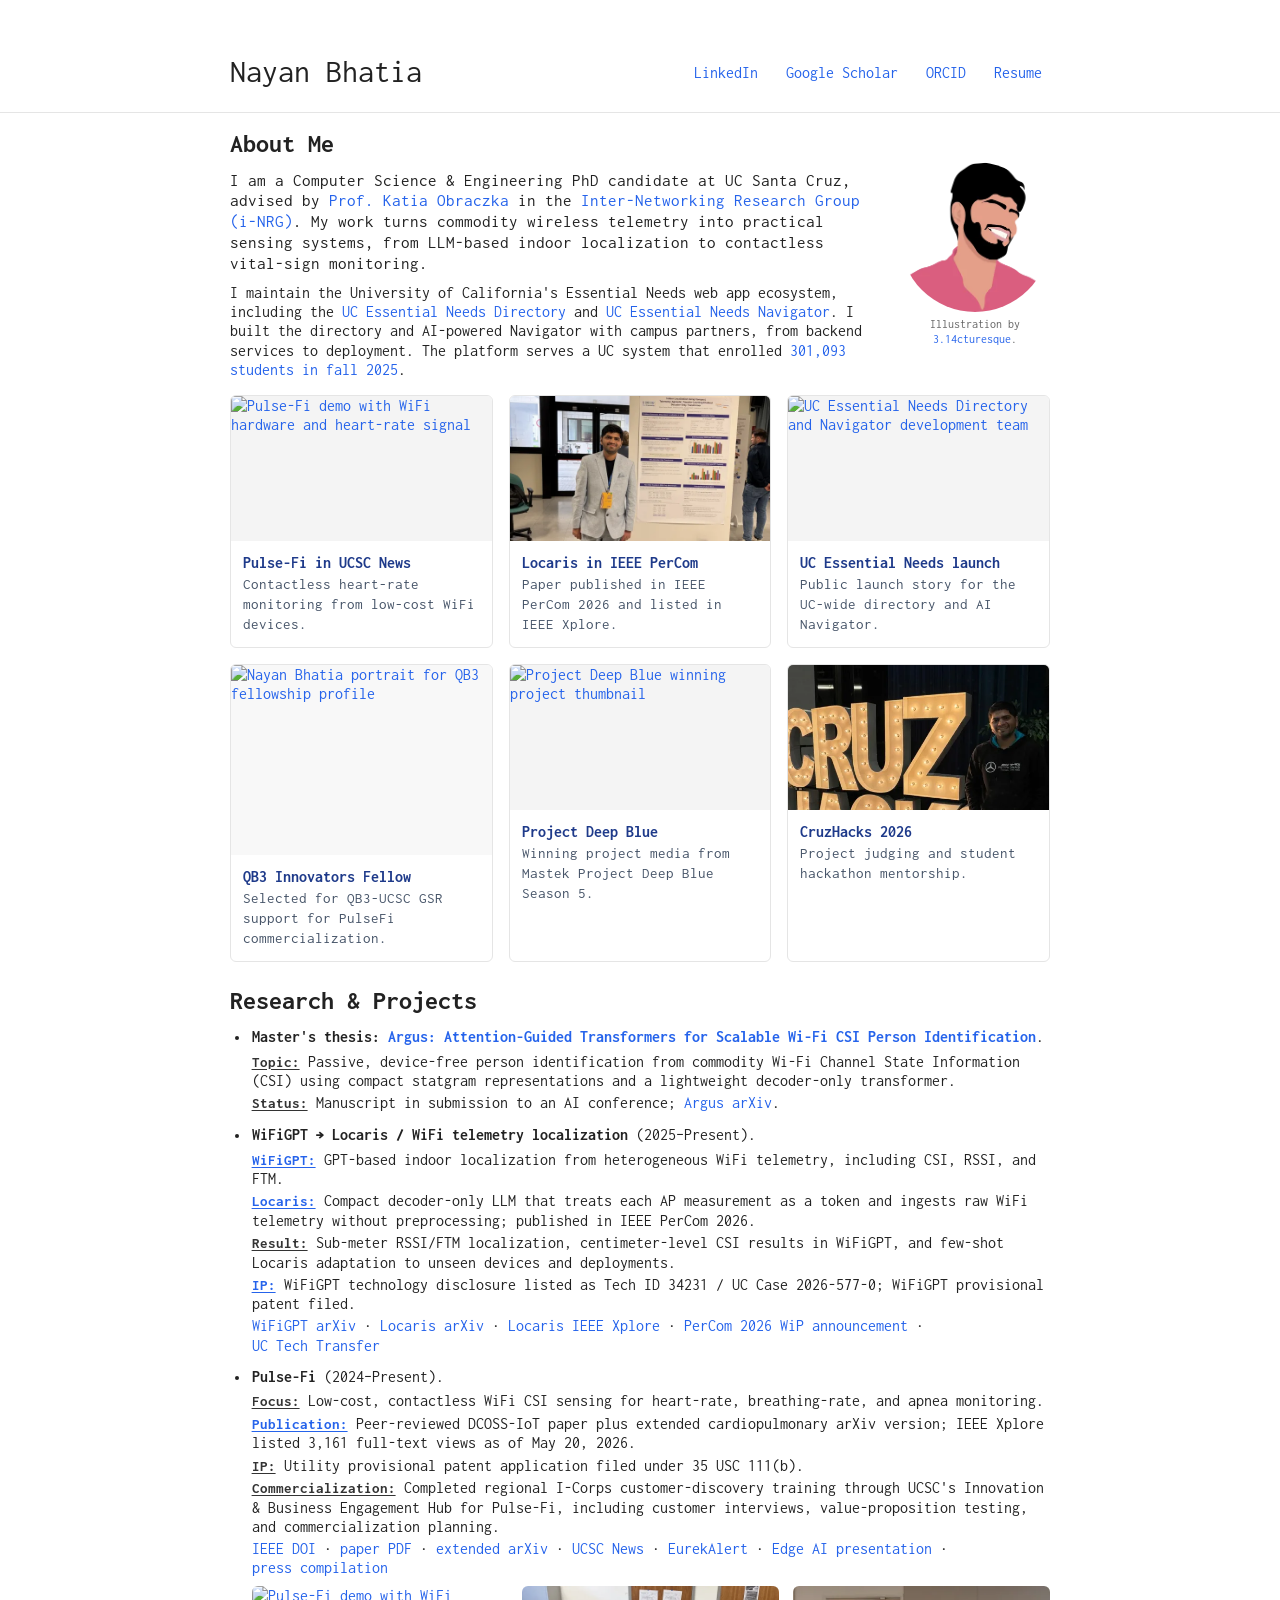
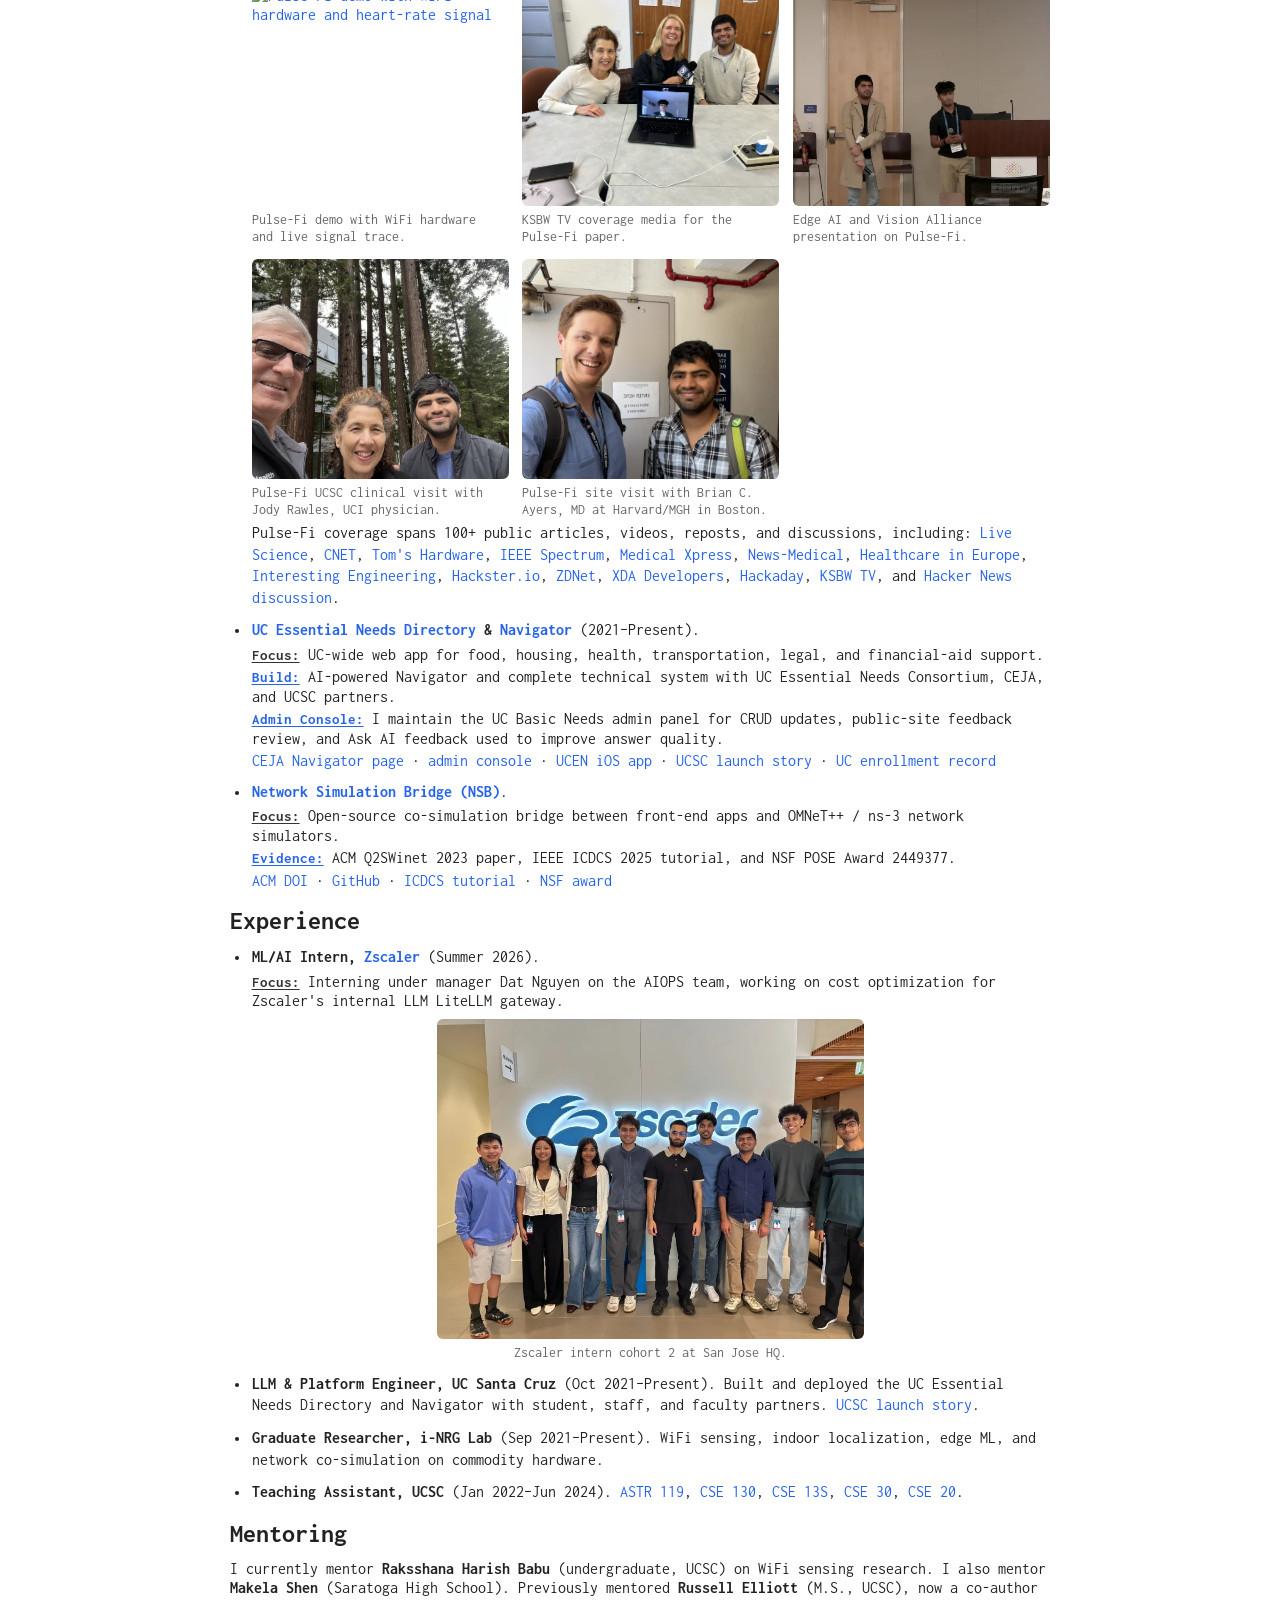
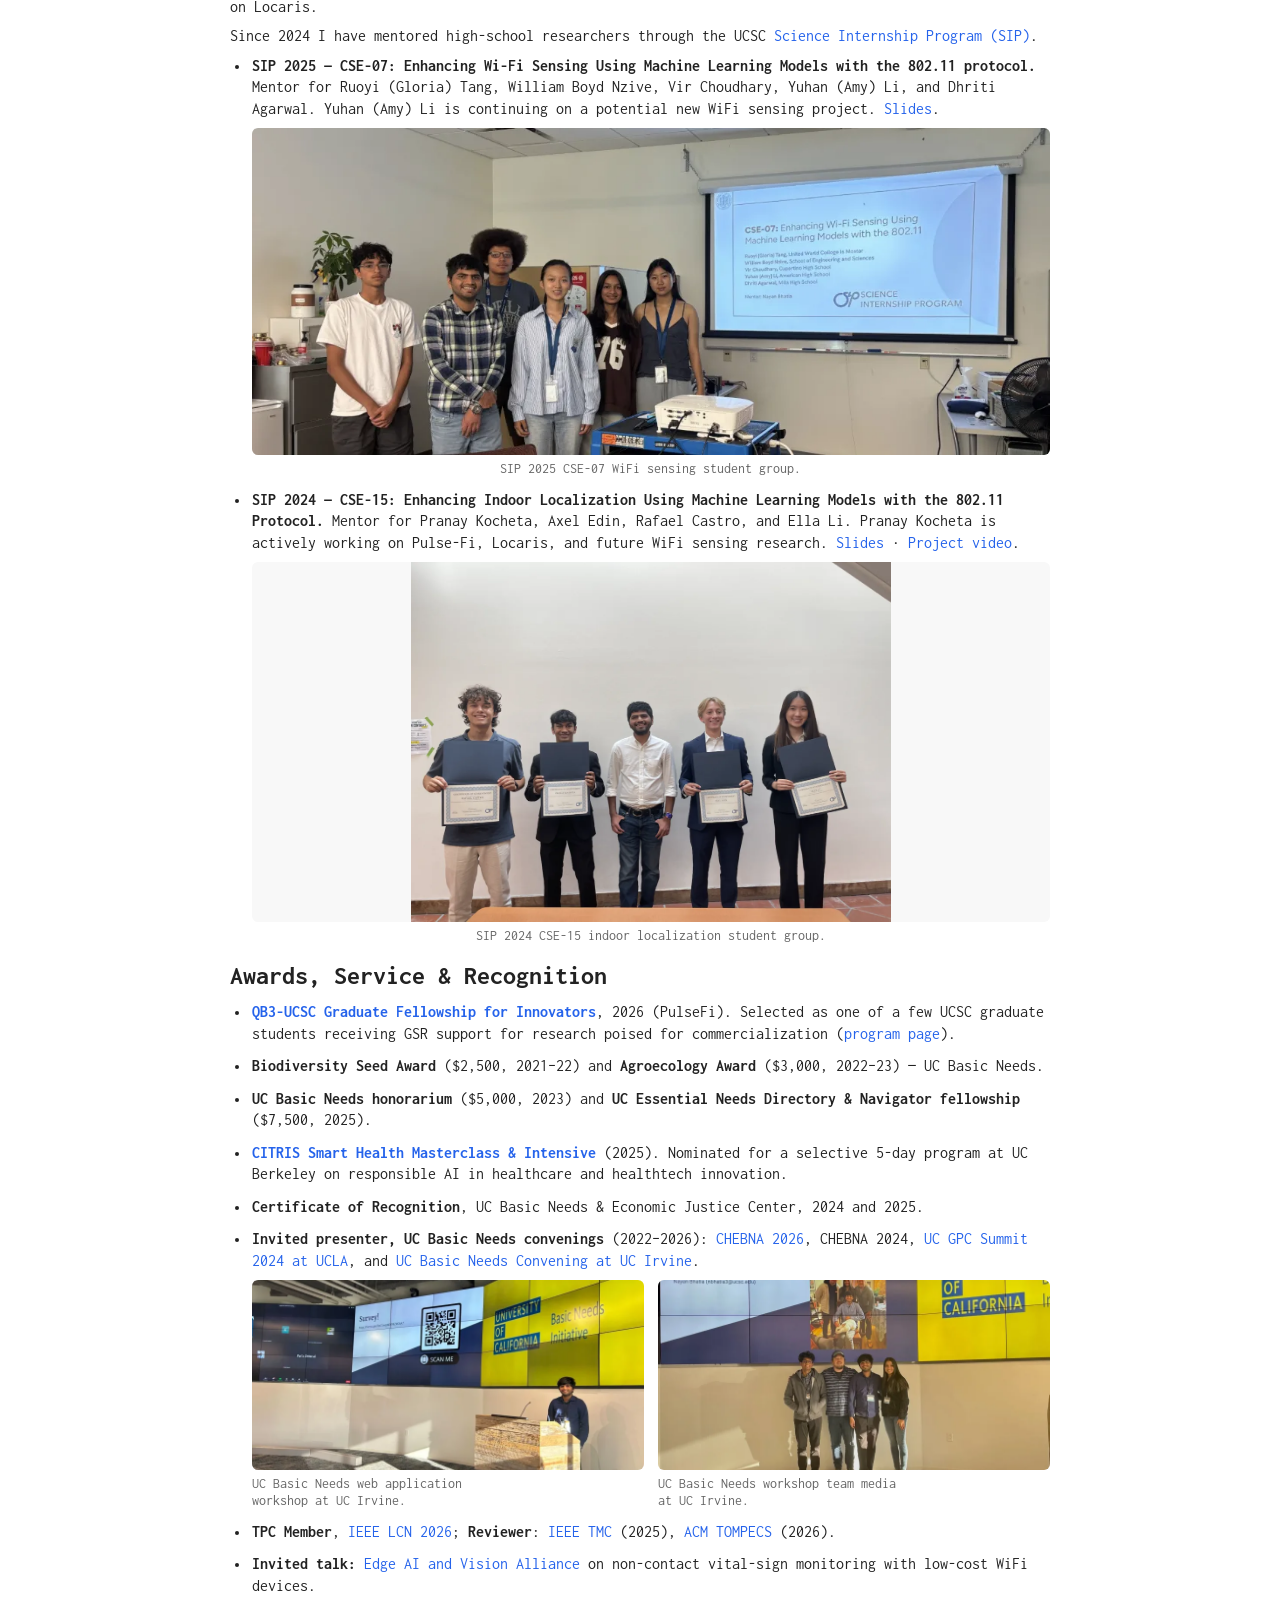
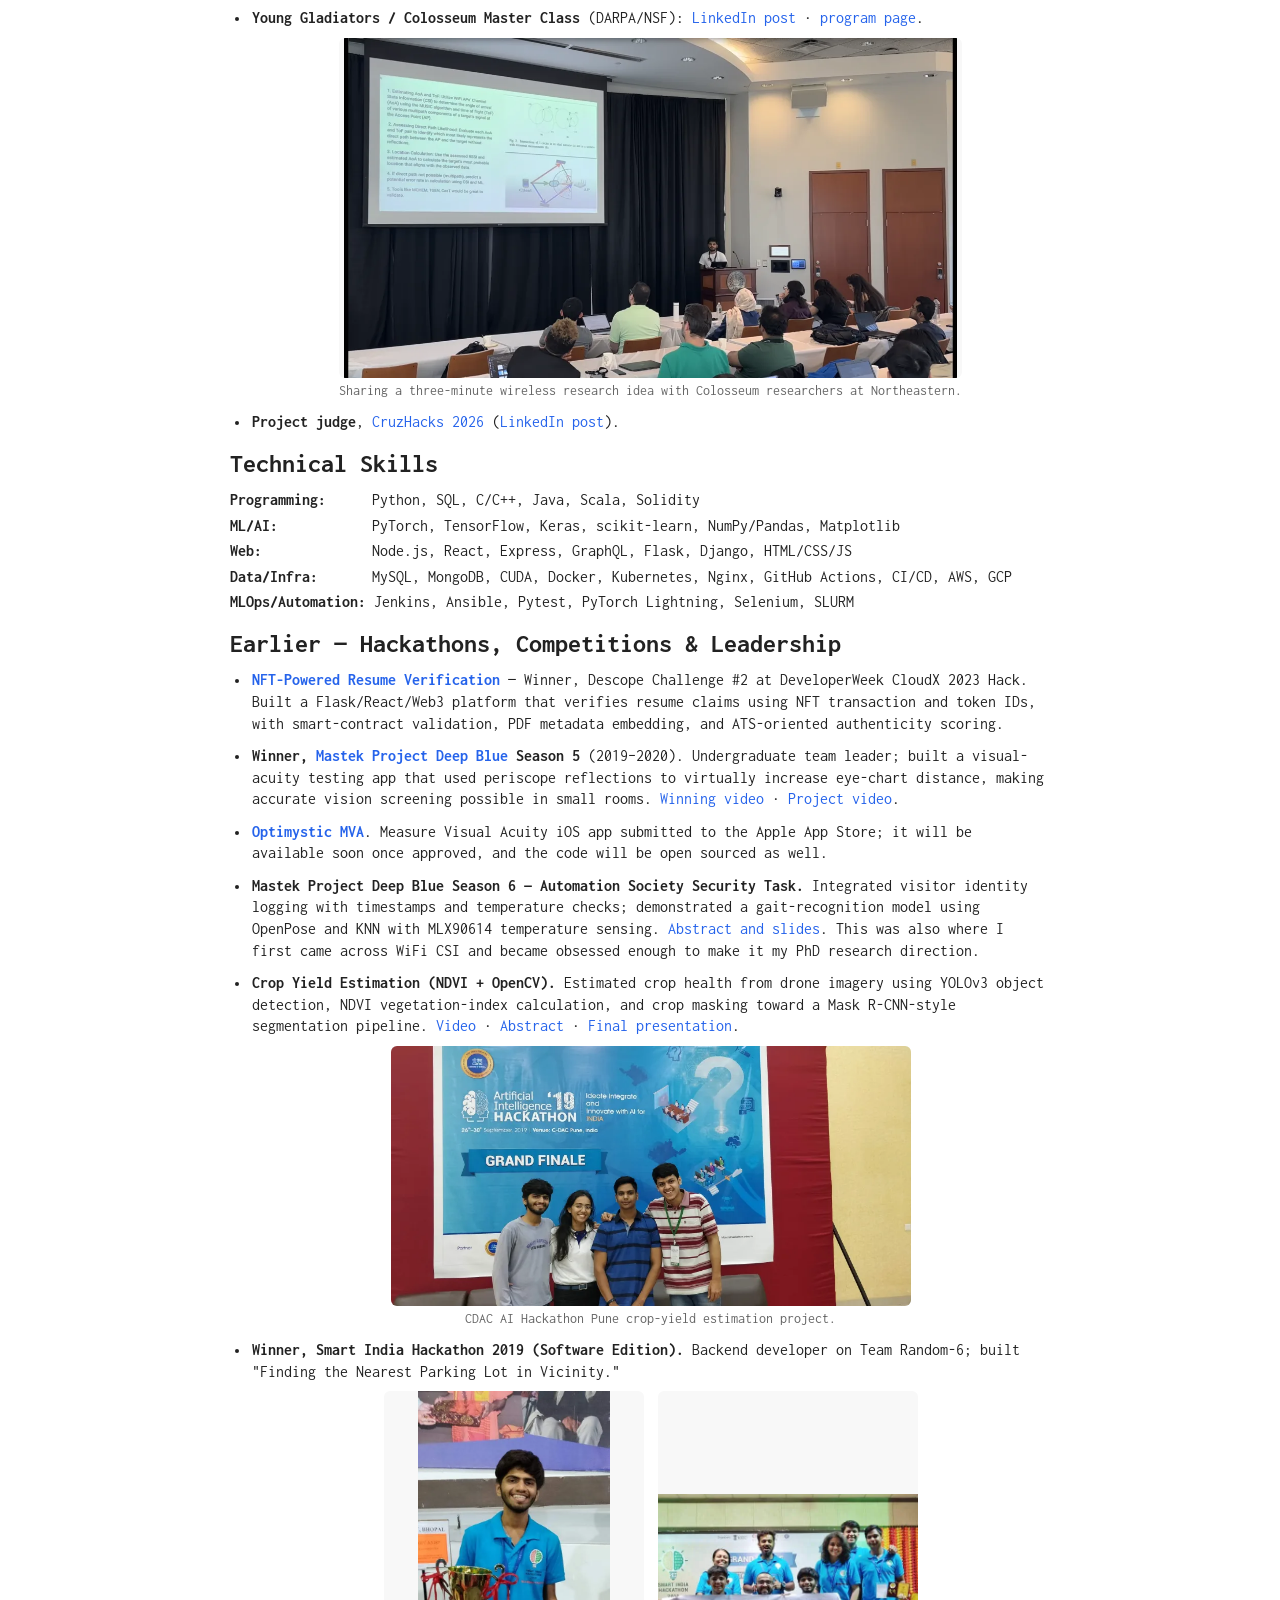
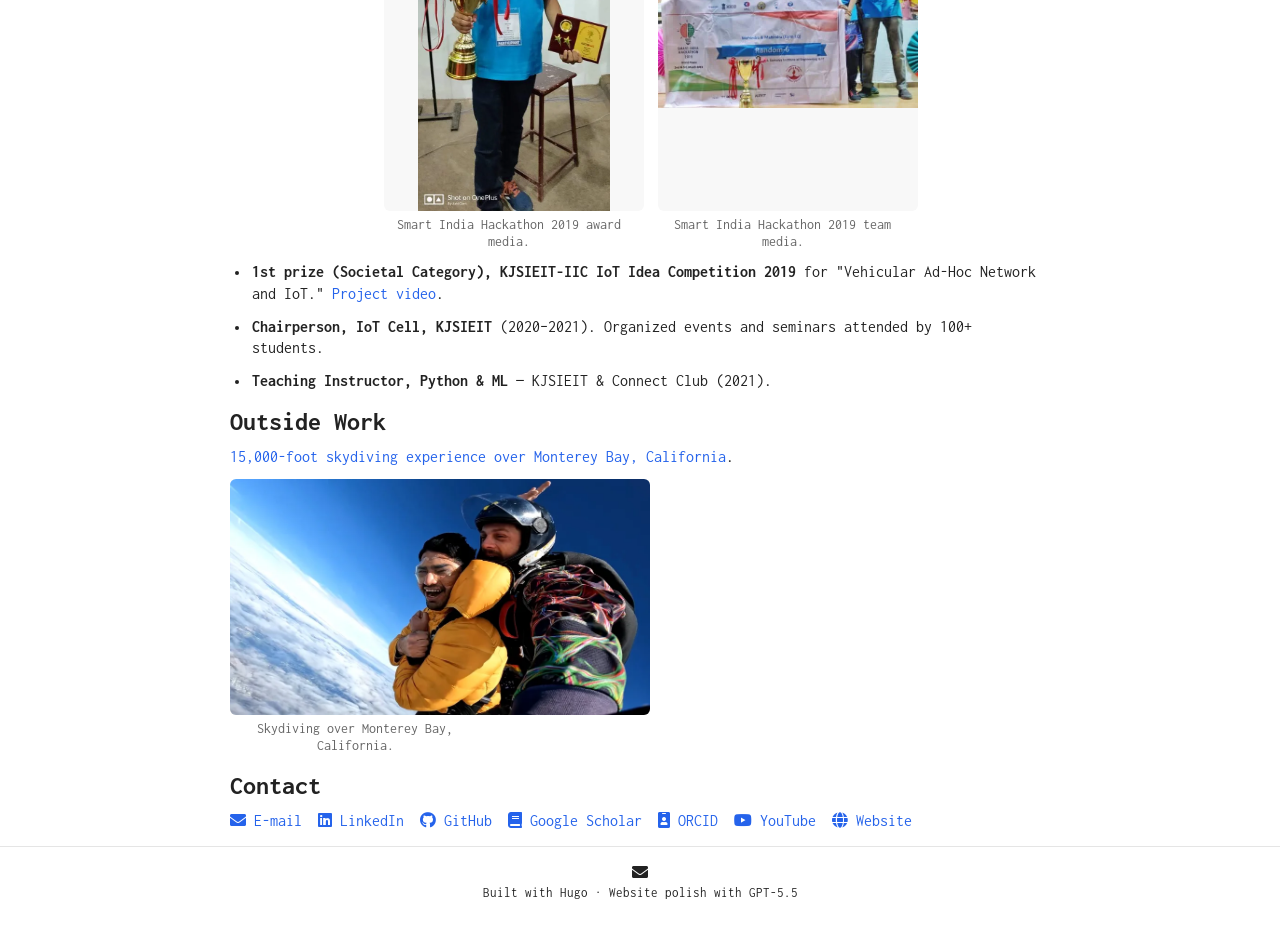
==== commit 65fb2c7a: "Add Argus arXiv link" ====
--- a/index.html
+++ b/index.html
@@ -199,7 +199,7 @@
                     <strong>Master's thesis: <a href="https://www.proquest.com/docview/3368947632">Argus: Attention-Guided Transformers for Scalable Wi-Fi CSI Person Identification</a></strong>.
                     <span class="project-detail">
                         <span><span class="project-label">Topic:</span> Passive, device-free person identification from commodity Wi-Fi Channel State Information (CSI) using compact statgram representations and a lightweight decoder-only transformer.</span>
-                        <span><span class="project-label">Status:</span> Manuscript in submission to an AI conference; arXiv link coming soon.</span>
+                        <span><span class="project-label">Status:</span> Manuscript in submission to an AI conference; <a href="http://arxiv.org/abs/2608.14670">Argus arXiv</a>.</span>
                     </span>
                 </li>
                 <li>
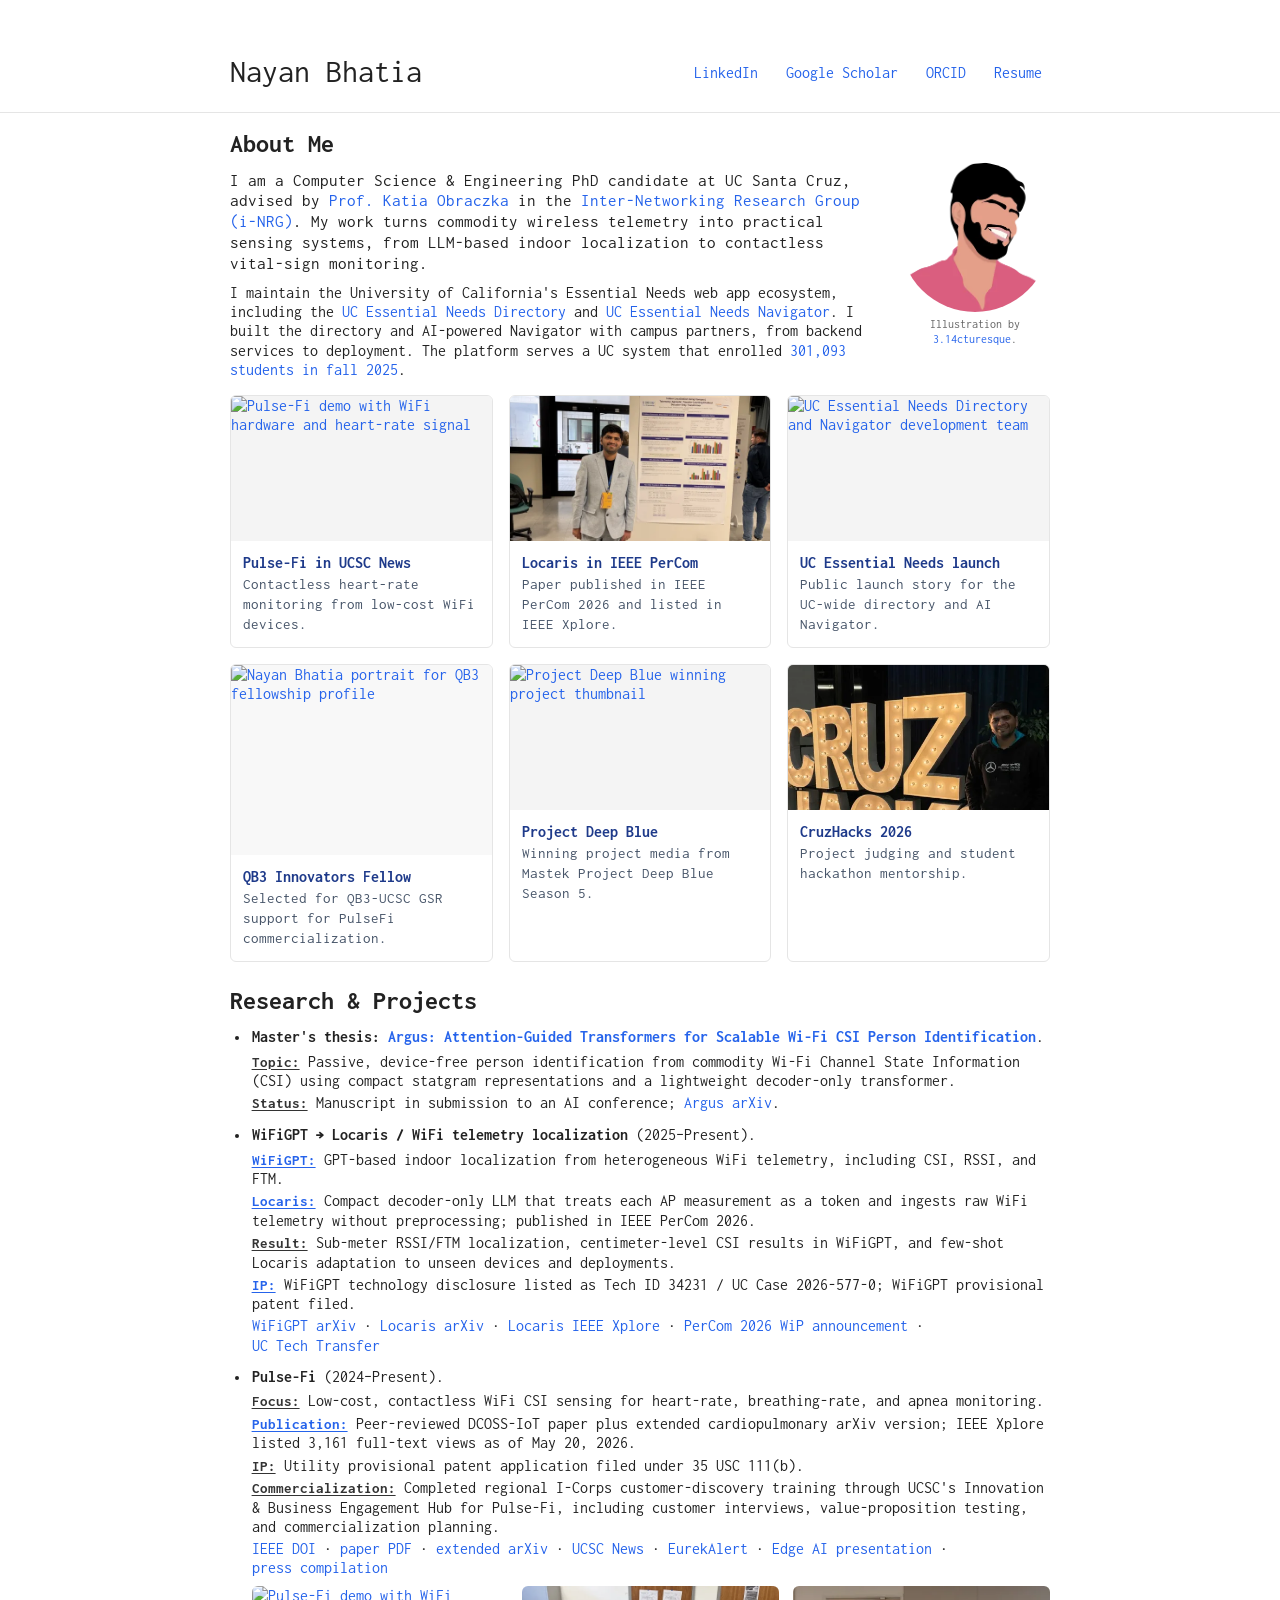
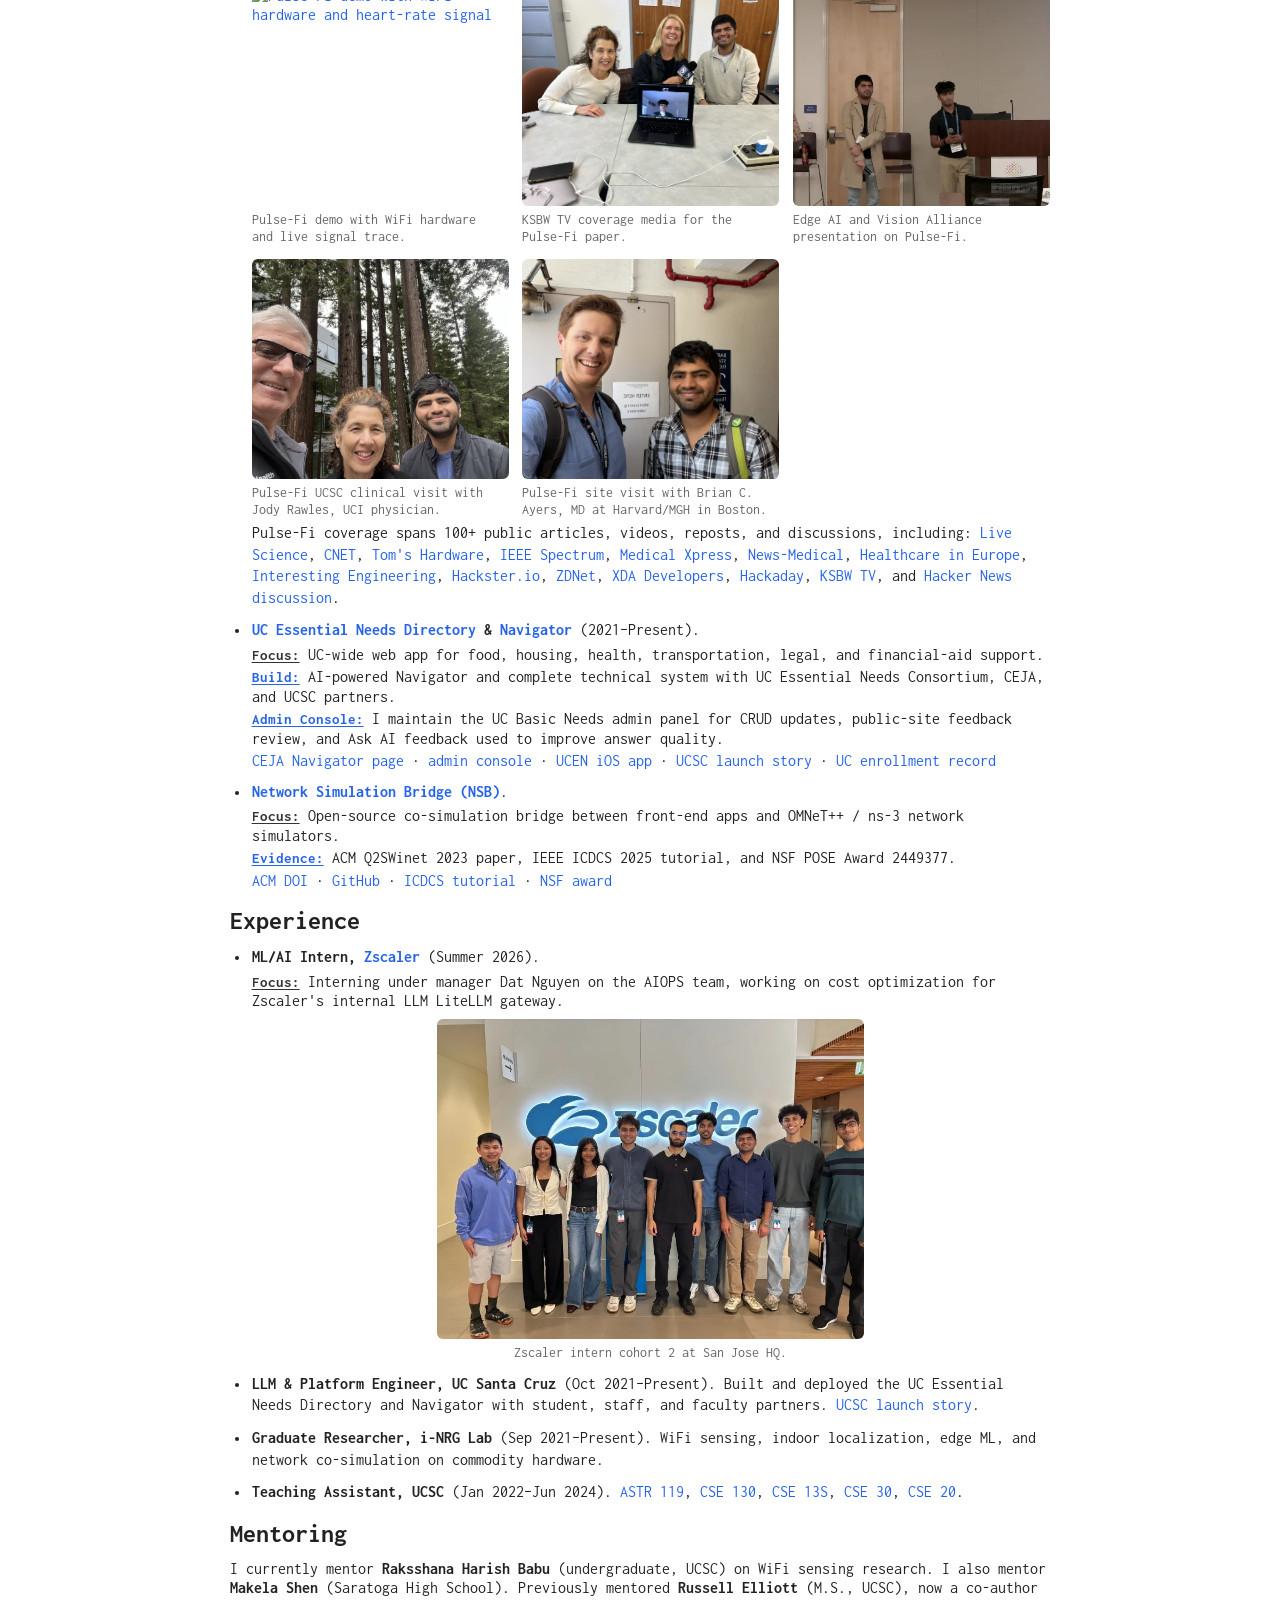
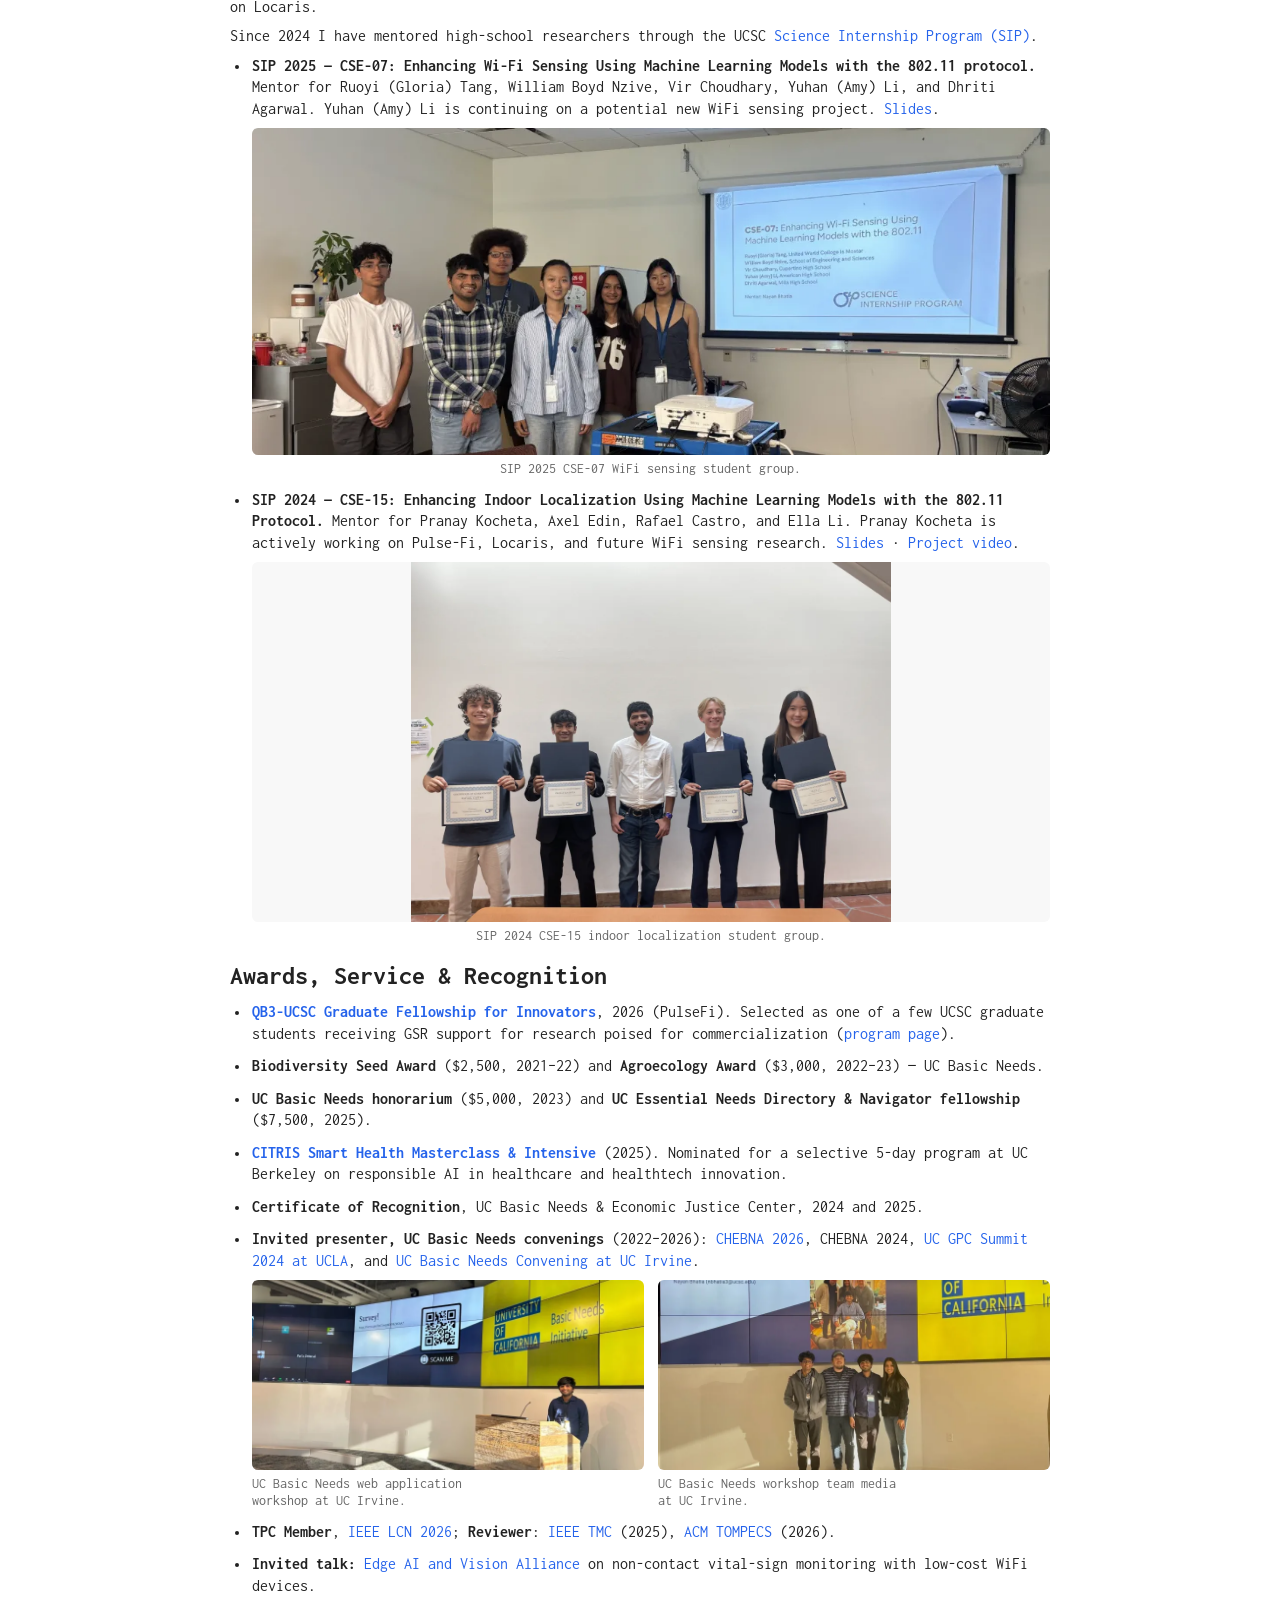
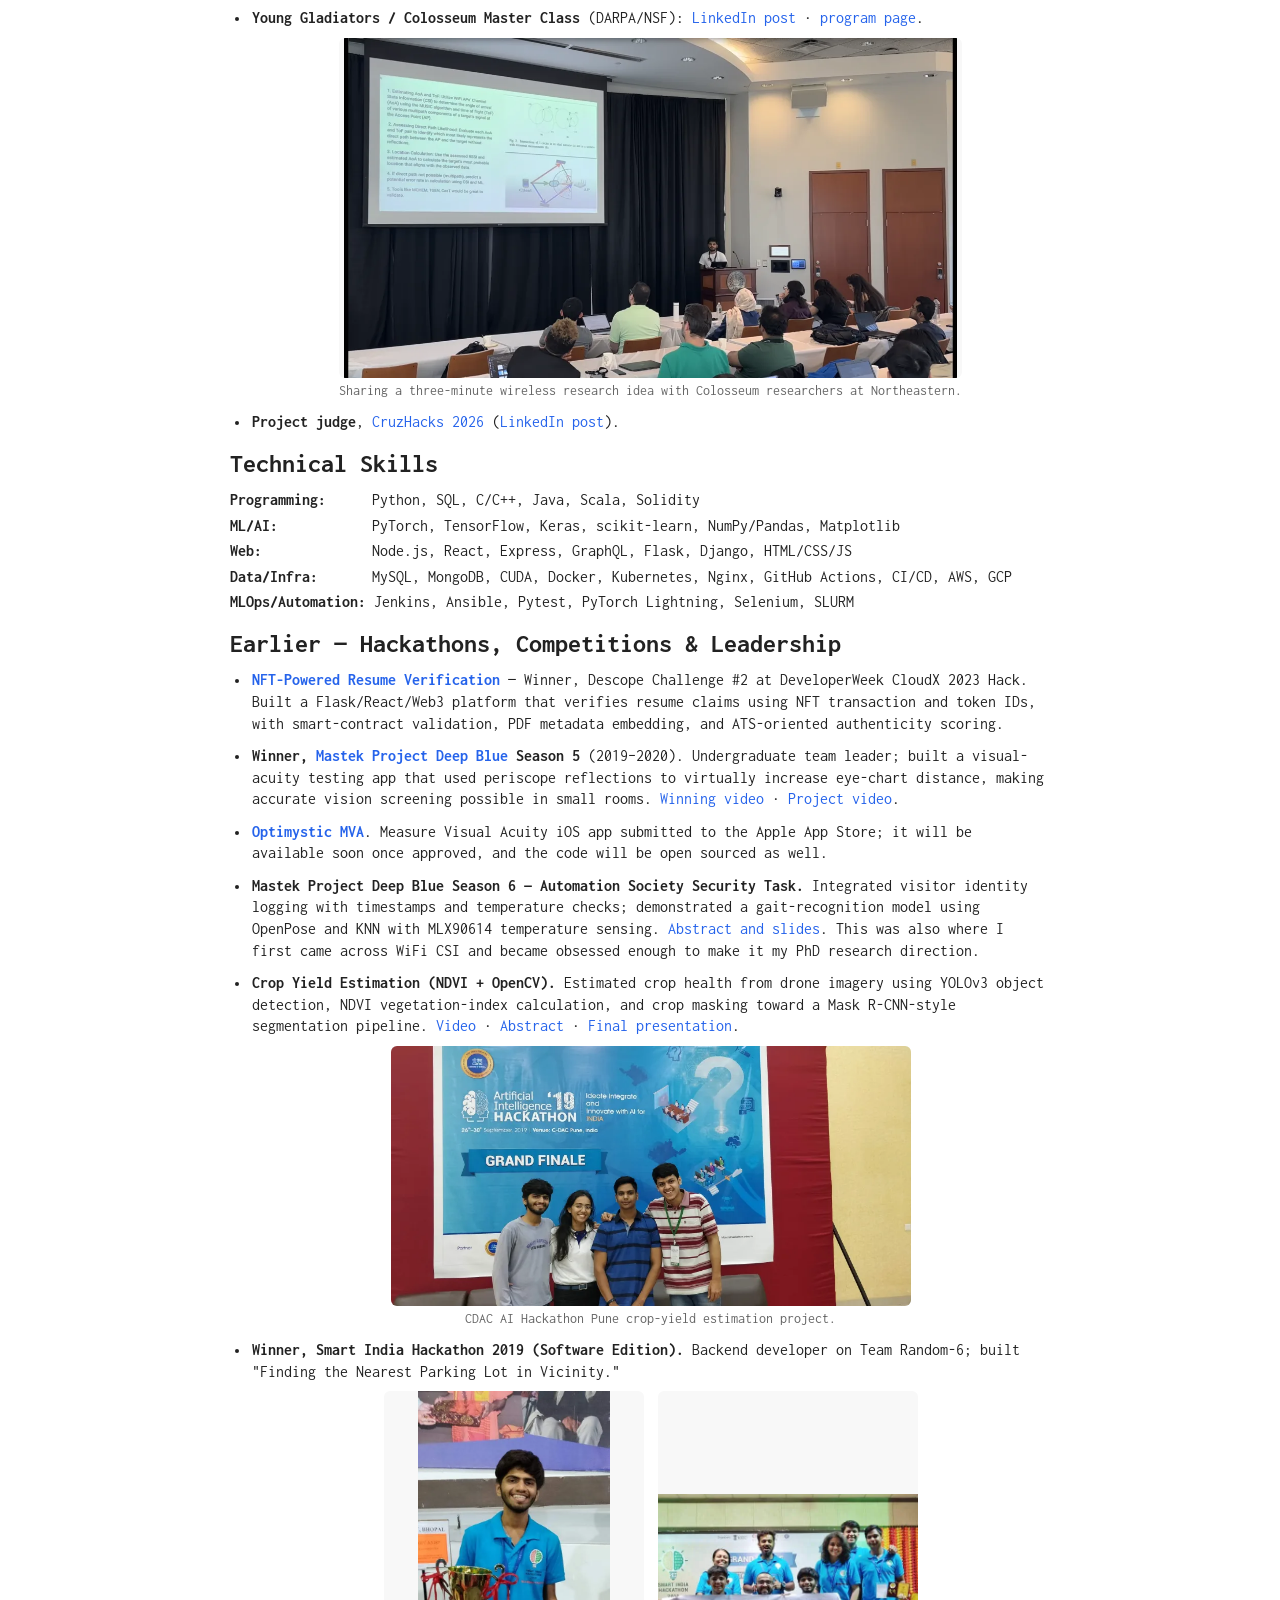
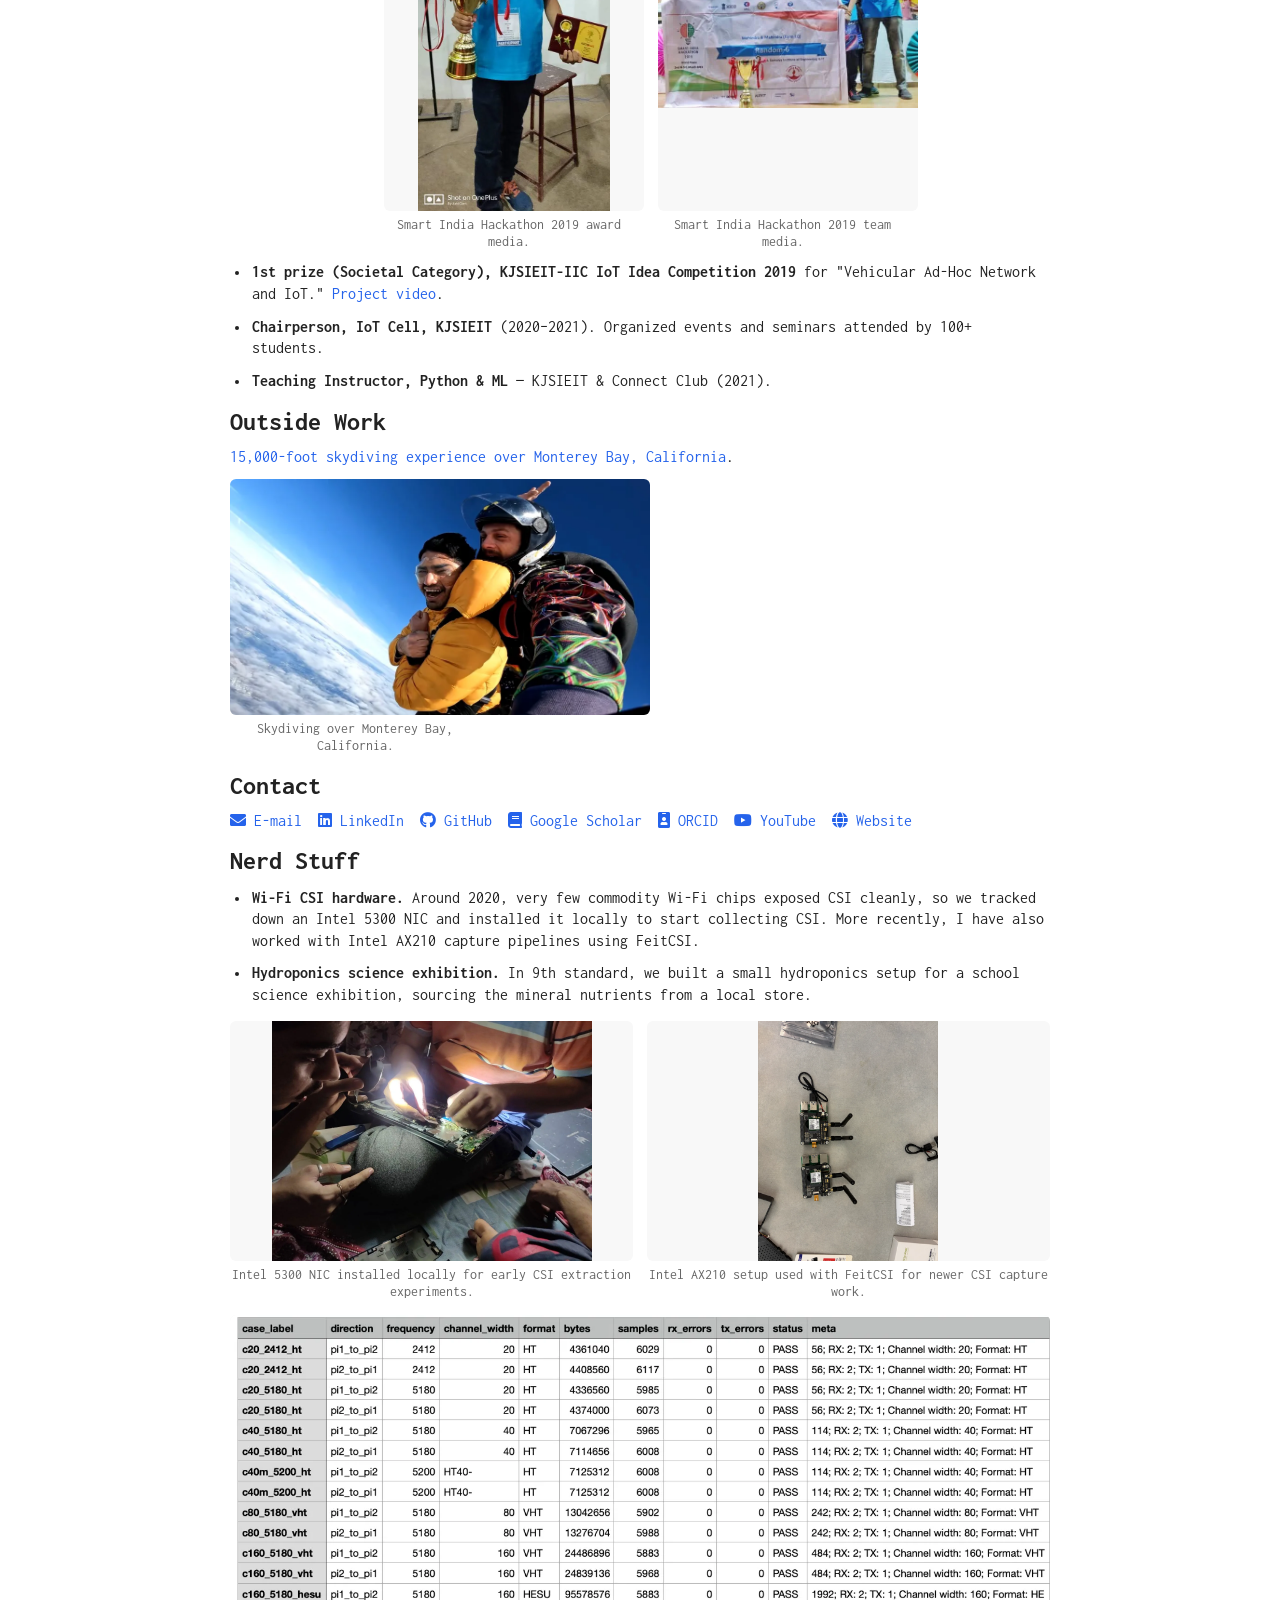
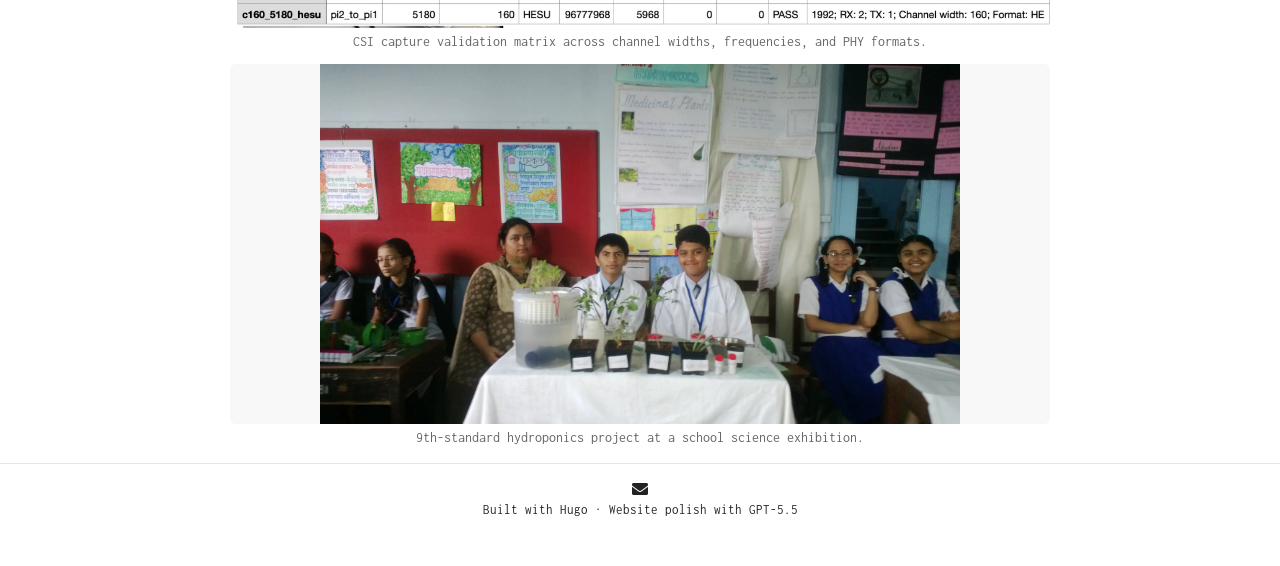
==== commit 0fdce9c5: "add fun stuff and other info about me" ====
--- a/index.html
+++ b/index.html
@@ -80,6 +80,12 @@
         .zscaler-media { justify-content: center; margin-left: auto; margin-right: auto; max-width: 520px; }
         #content .zscaler-media img { width: 100%; height: auto; max-height: 320px; object-fit: contain; background: #f8f8f8; }
         #content .media-row.zscaler-media a .media-caption { max-width: none; color: #666; text-align: center; }
+        .nerd-media { display: grid; grid-template-columns: repeat(2, minmax(0, 1fr)); gap: 0.85rem; margin: 0.75rem 0 1rem; max-width: 100%; }
+        #content .nerd-media a { display: block; min-width: 0; }
+        #content .nerd-media img { width: 100%; height: 240px; border-radius: 6px; object-fit: contain; background: #f8f8f8; margin: 0; }
+        #content .nerd-media .wide { grid-column: 1 / -1; }
+        #content .nerd-media .wide img { height: auto; max-height: 360px; }
+        #content .media-row.nerd-media a .media-caption { max-width: none; color: #666 !important; font-size: 0.85rem; line-height: 1.25; margin-top: 0.35rem; text-align: center; }
         .feature-image { margin: 0.75rem 0; }
         #content .feature-image img { border-radius: 6px; max-height: 260px; object-fit: contain; margin: 0; background: #f8f8f8; }
         #content ul.compact-list { padding-left: 1.25rem; margin-bottom: 1rem; }
@@ -104,6 +110,9 @@
             #content .sih-media img { height: auto; max-height: 520px; }
             .ucbn-media { grid-template-columns: 1fr; }
             .sip-media { grid-template-columns: 1fr; }
+            .nerd-media { grid-template-columns: 1fr; }
+            #content .nerd-media .wide { grid-column: auto; }
+            #content .nerd-media img { height: auto; max-height: 420px; }
             #content .feature-image img { max-height: none; width: 100%; }
         }
     </style>
@@ -532,6 +541,39 @@
                 <a href="https://www.youtube.com/@nayanbhatia2151" class="mr-2"><i class="fab fa-youtube"></i> YouTube</a>
                 <a href="https://nayanbhatia.com"><i class="fas fa-globe"></i> Website</a>
             </div>
+
+            <h2 id="nerd-stuff">Nerd Stuff</h2>
+            <ul class="compact-list">
+                <li>
+                    <strong>Wi-Fi CSI hardware.</strong>
+                    Around 2020, very few commodity Wi-Fi chips exposed CSI cleanly, so we tracked down
+                    an Intel 5300 NIC and installed it locally to start collecting CSI. More recently, I
+                    have also worked with Intel AX210 capture pipelines using FeitCSI.
+                </li>
+                <li>
+                    <strong>Hydroponics science exhibition.</strong>
+                    In 9th standard, we built a small hydroponics setup for a school science exhibition,
+                    sourcing the mineral nutrients from a local store.
+                </li>
+            </ul>
+            <div class="media-row nerd-media">
+                <a href="assets/intel5300-installation.webp">
+                    <img src="assets/intel5300-installation.webp" alt="Intel 5300 NIC installed for local Wi-Fi CSI extraction">
+                    <span class="media-caption">Intel 5300 NIC installed locally for early CSI extraction experiments.</span>
+                </a>
+                <a href="assets/ax210.webp">
+                    <img src="assets/ax210.webp" alt="Intel AX210 Wi-Fi hardware used for CSI extraction with FeitCSI">
+                    <span class="media-caption">Intel AX210 setup used with FeitCSI for newer CSI capture work.</span>
+                </a>
+                <a class="wide" href="assets/csi-packet-capture-matrix.webp">
+                    <img src="assets/csi-packet-capture-matrix.webp" alt="CSI capture validation table across channels, widths, and formats">
+                    <span class="media-caption">CSI capture validation matrix across channel widths, frequencies, and PHY formats.</span>
+                </a>
+                <a class="wide" href="assets/hydroponics-science-exhibition.webp">
+                    <img src="assets/hydroponics-science-exhibition.webp" alt="Hydroponics project at a school science exhibition">
+                    <span class="media-caption">9th-standard hydroponics project at a school science exhibition.</span>
+                </a>
+            </div>
         </div>
     </div>
     <div id="footer" class="mb-5">
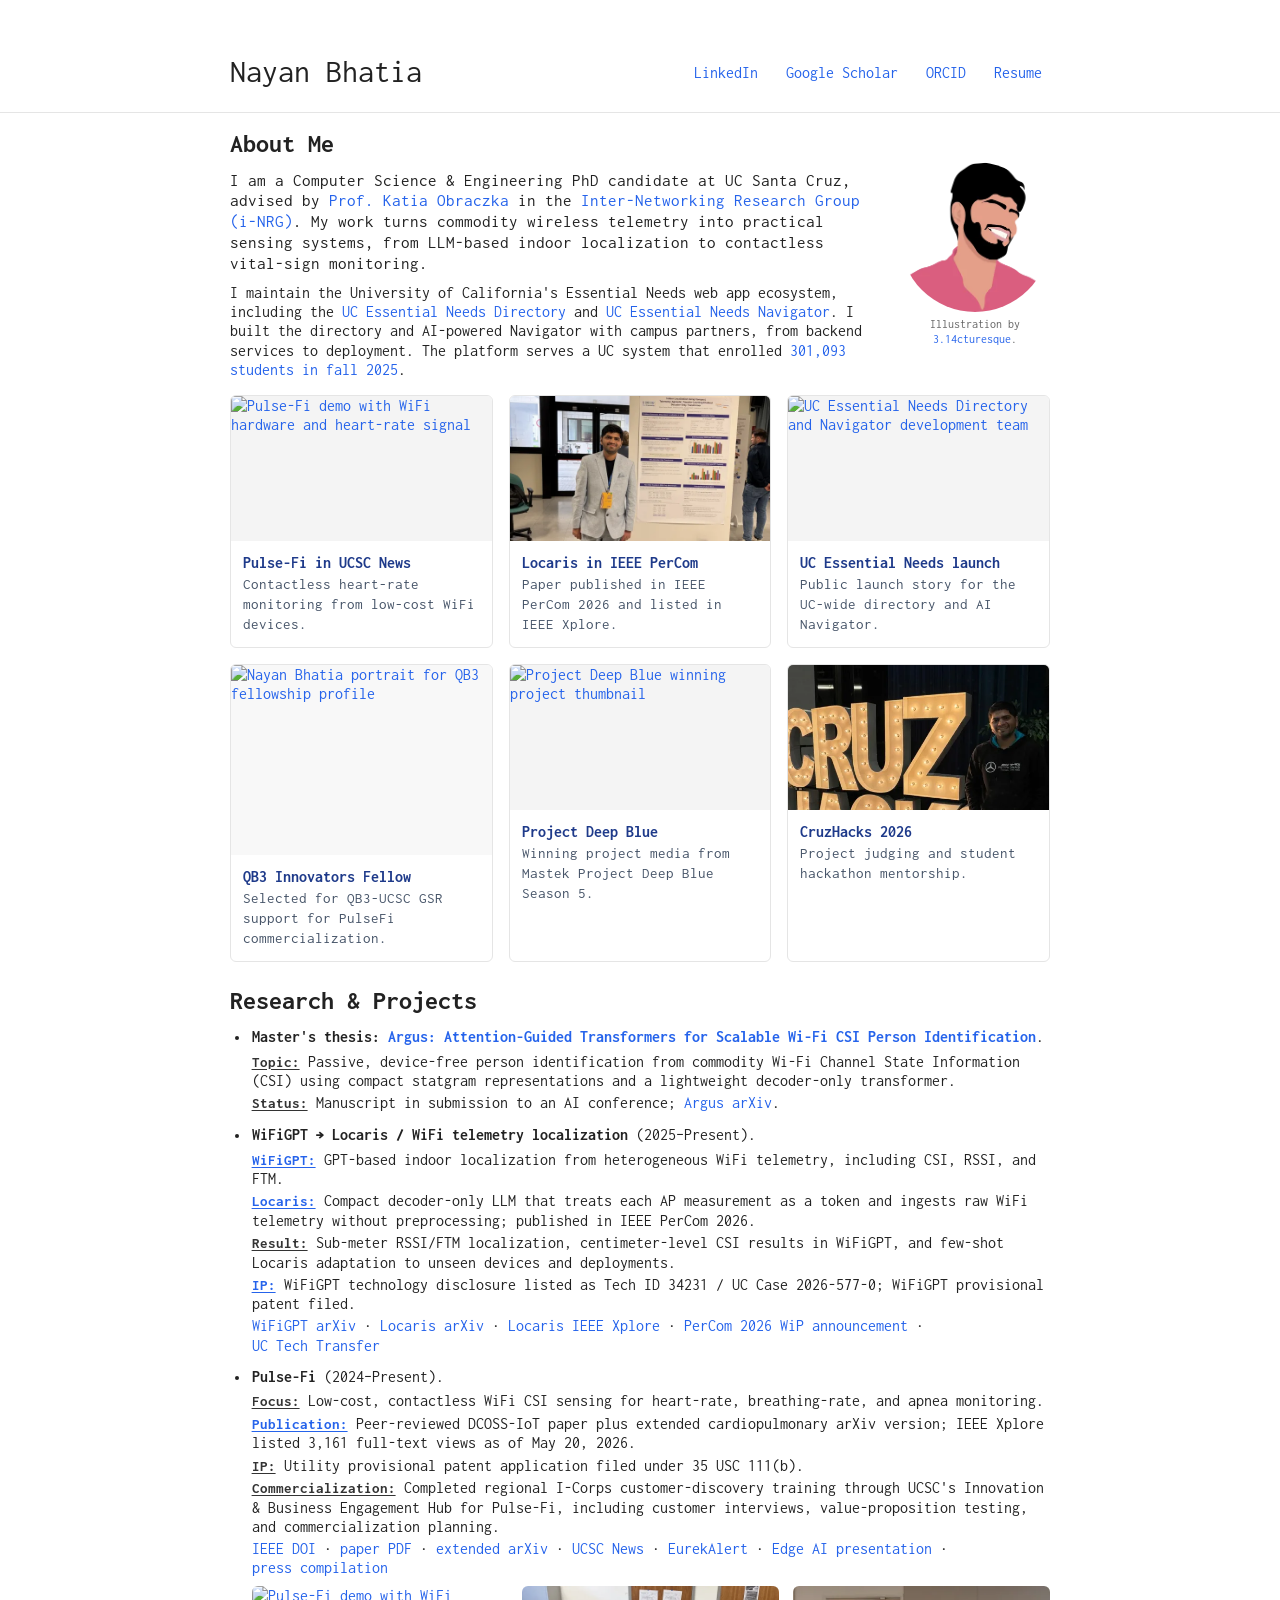
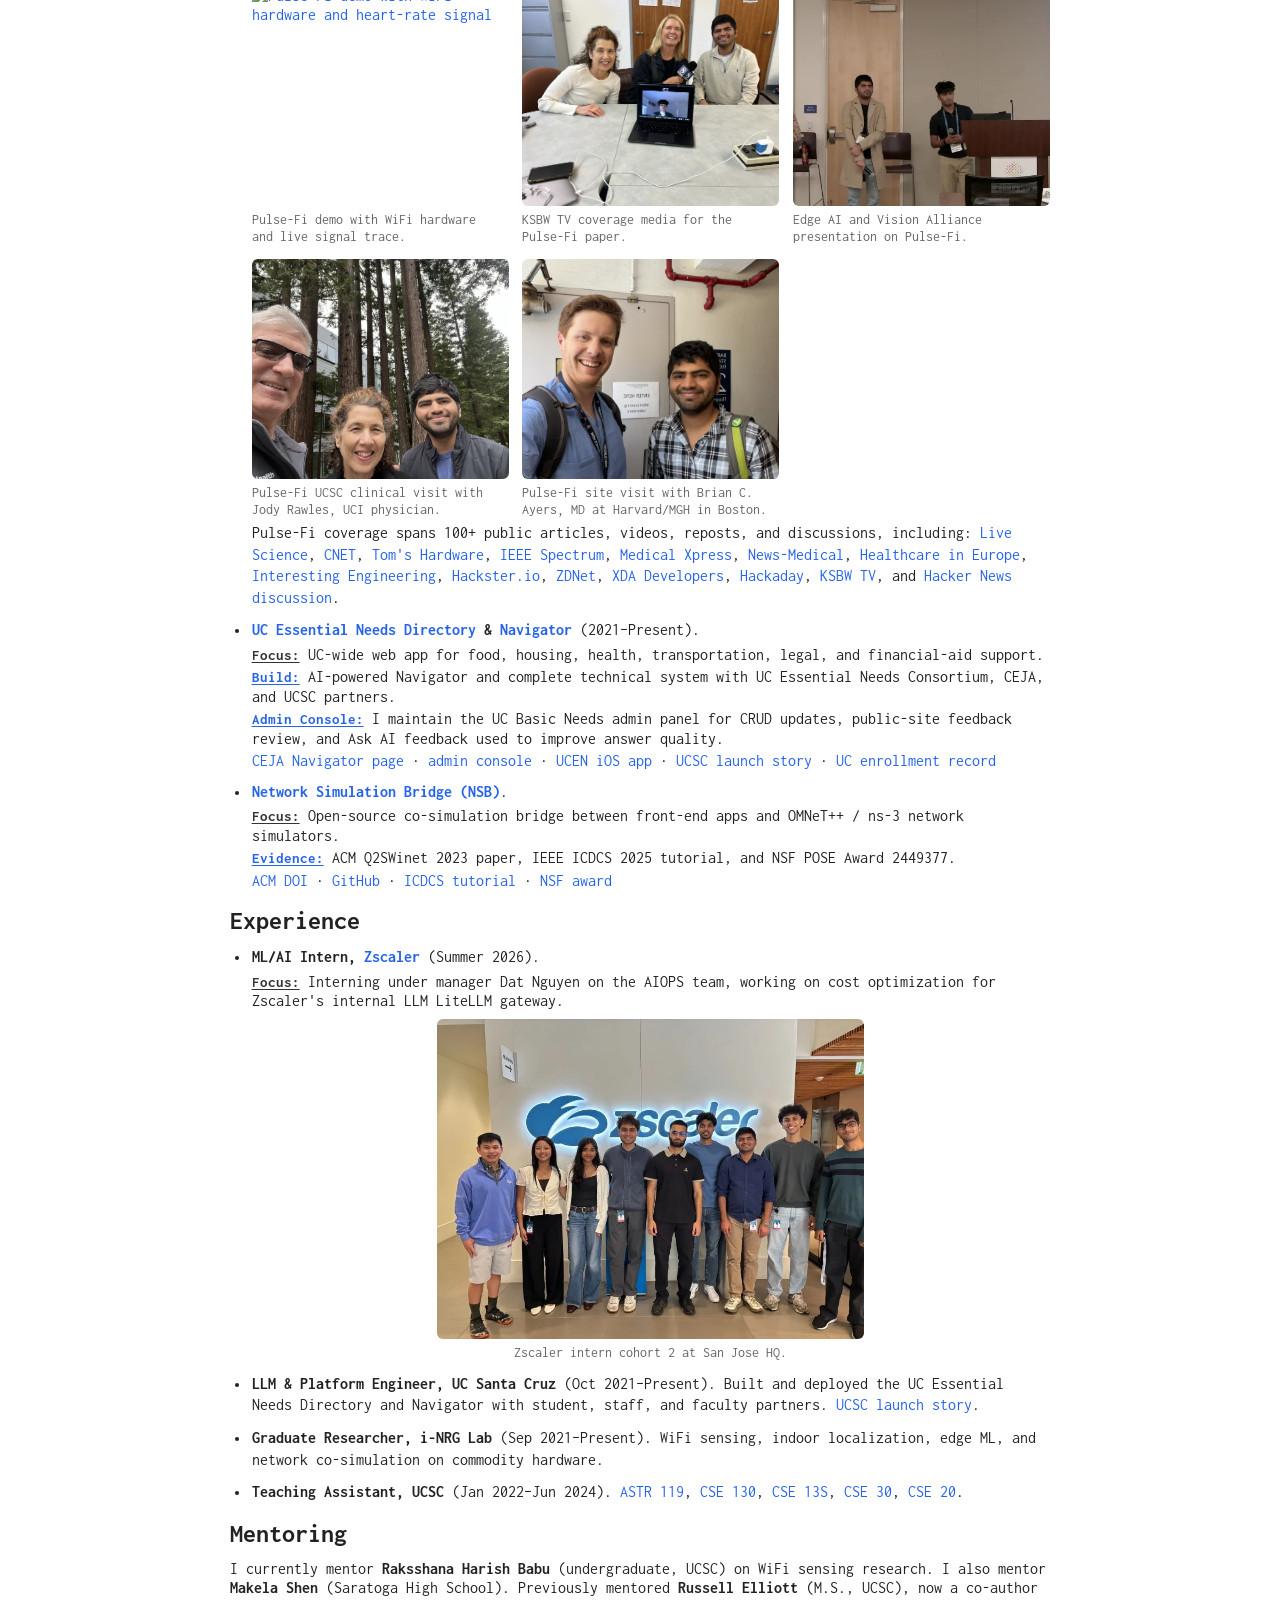
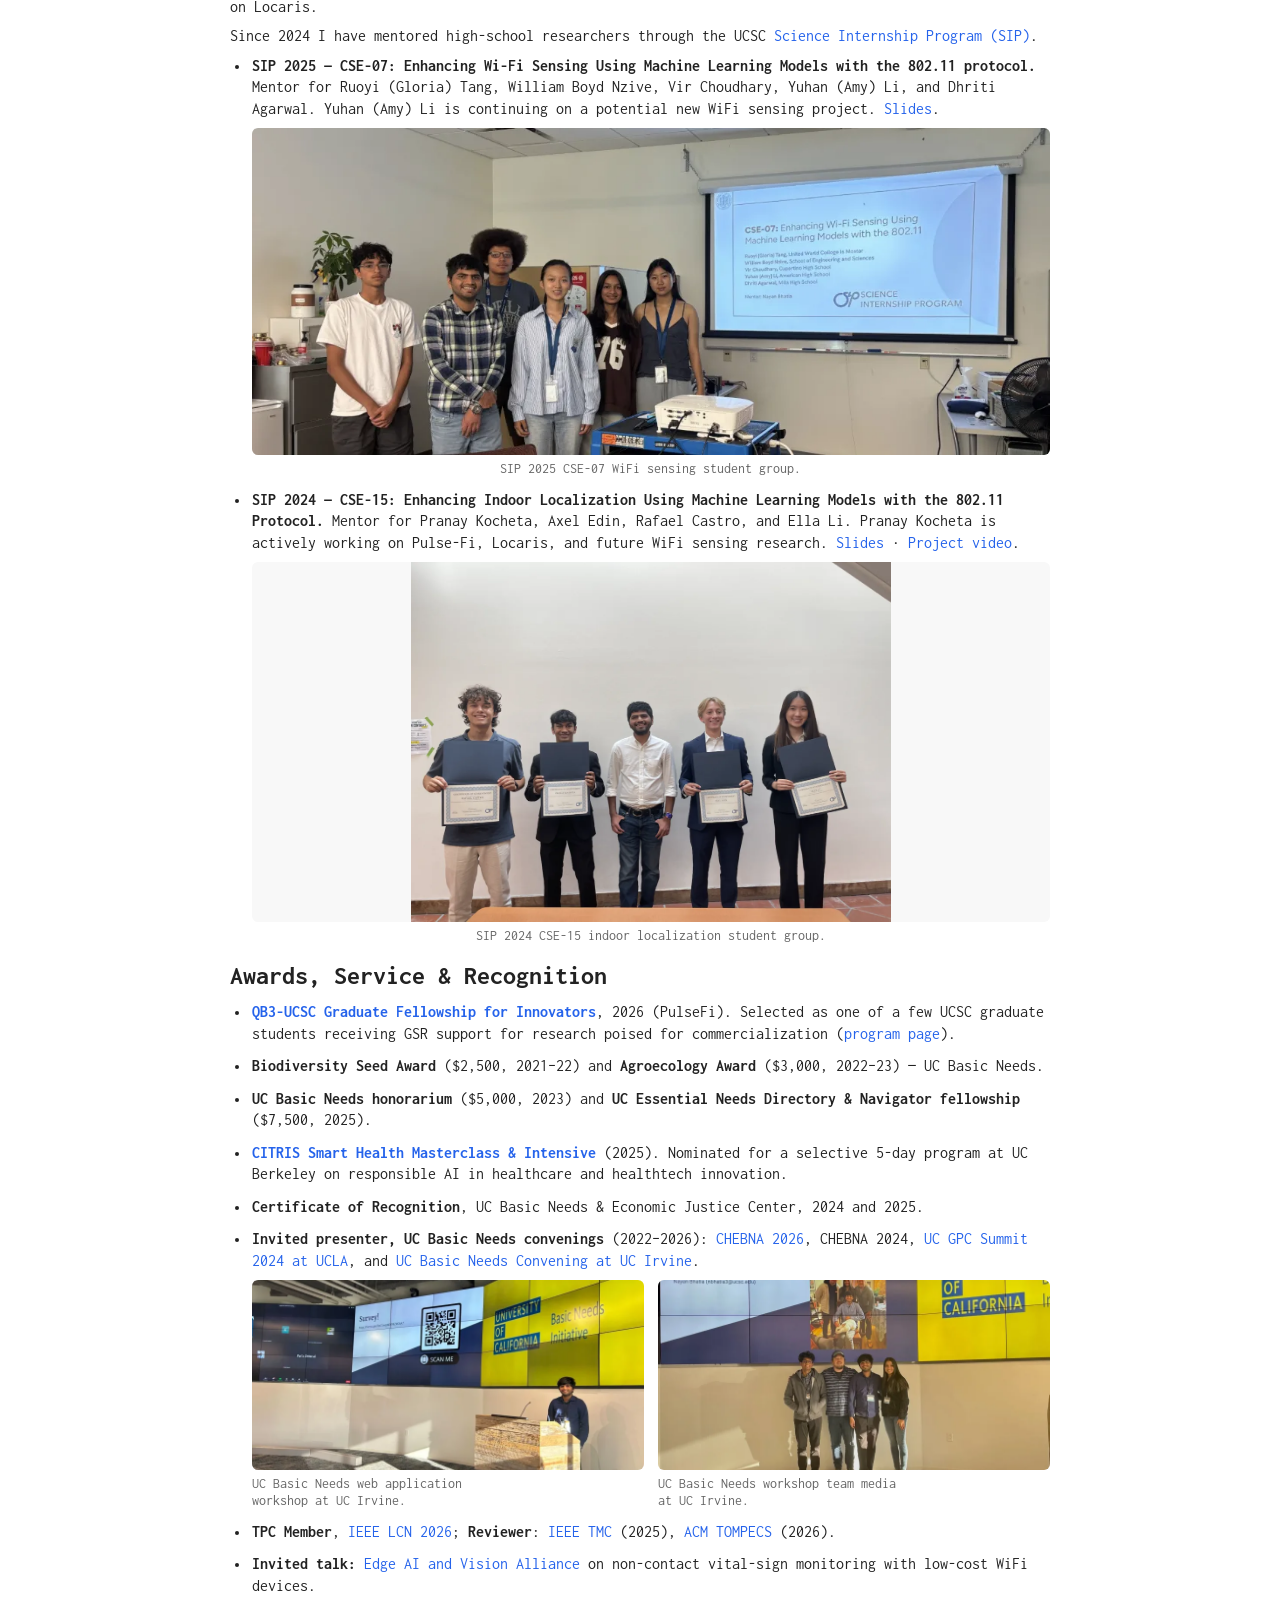
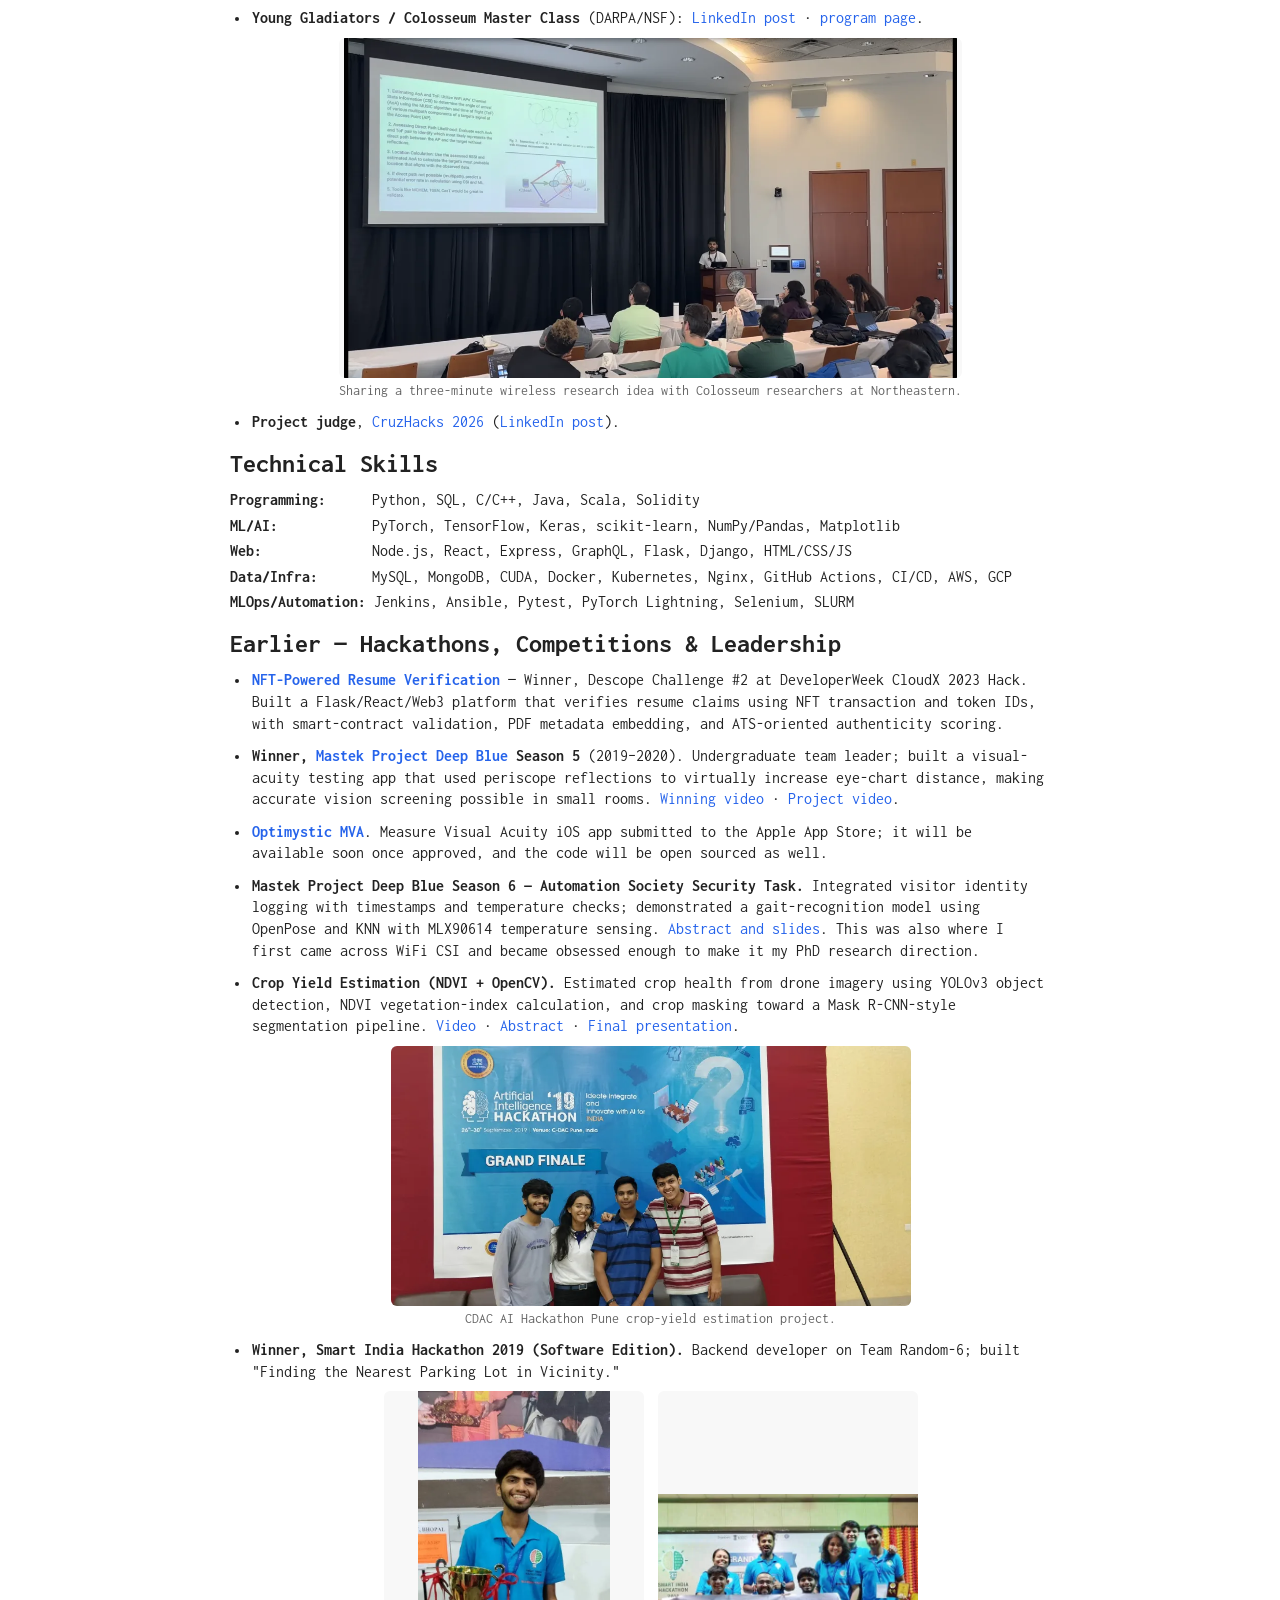
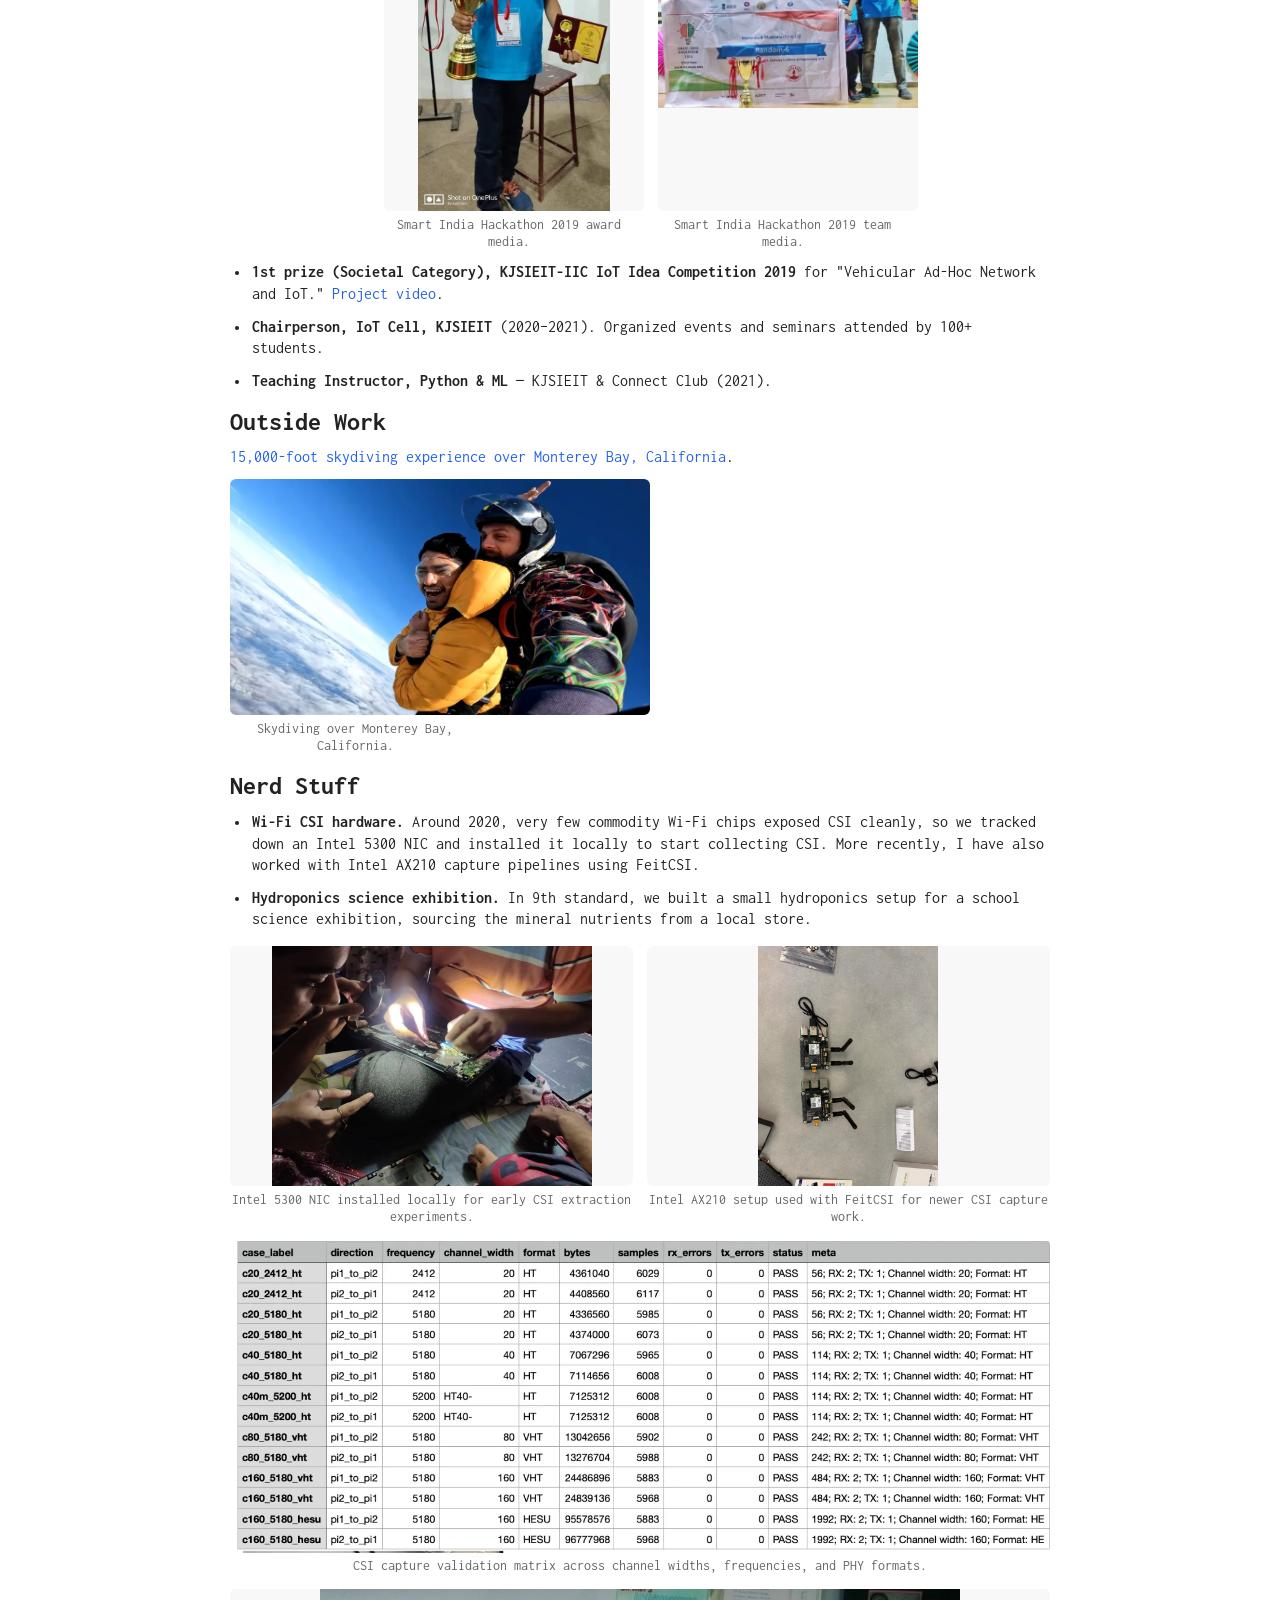
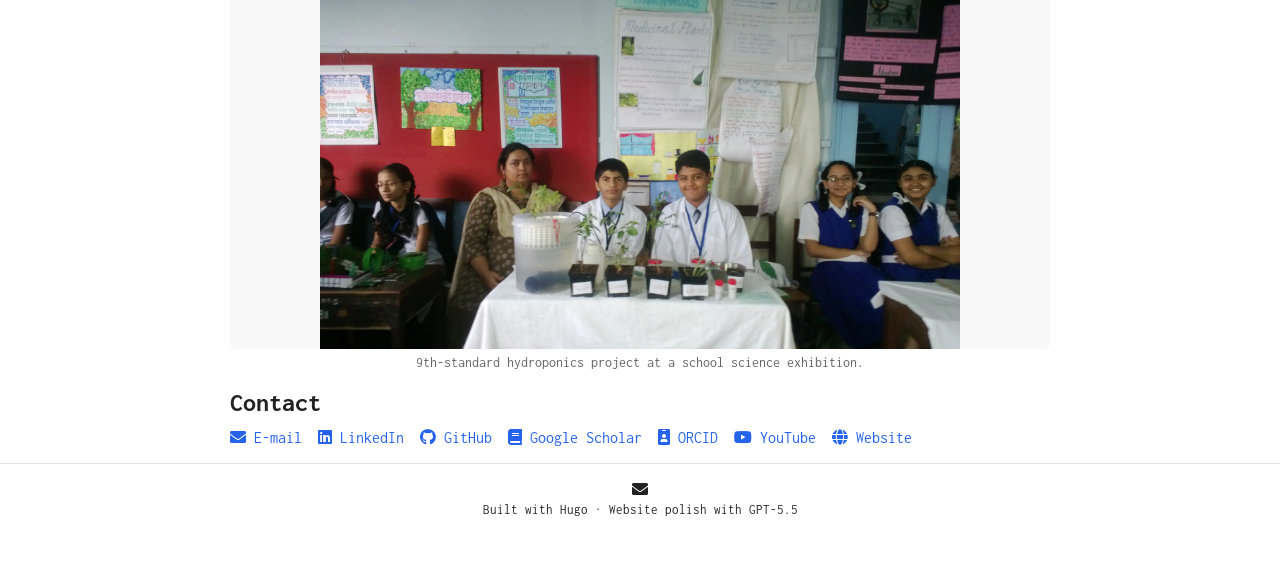
==== commit d31ba7e5: "Move contact section after nerd stuff" ====
--- a/index.html
+++ b/index.html
@@ -531,6 +531,39 @@
                 </a>
             </div>
 
+            <h2 id="nerd-stuff">Nerd Stuff</h2>
+            <ul class="compact-list">
+                <li>
+                    <strong>Wi-Fi CSI hardware.</strong>
+                    Around 2020, very few commodity Wi-Fi chips exposed CSI cleanly, so we tracked down
+                    an Intel 5300 NIC and installed it locally to start collecting CSI. More recently, I
+                    have also worked with Intel AX210 capture pipelines using FeitCSI.
+                </li>
+                <li>
+                    <strong>Hydroponics science exhibition.</strong>
+                    In 9th standard, we built a small hydroponics setup for a school science exhibition,
+                    sourcing the mineral nutrients from a local store.
+                </li>
+            </ul>
+            <div class="media-row nerd-media">
+                <a href="assets/intel5300-installation.webp">
+                    <img src="assets/intel5300-installation.webp" alt="Intel 5300 NIC installed for local Wi-Fi CSI extraction">
+                    <span class="media-caption">Intel 5300 NIC installed locally for early CSI extraction experiments.</span>
+                </a>
+                <a href="assets/ax210.webp">
+                    <img src="assets/ax210.webp" alt="Intel AX210 Wi-Fi hardware used for CSI extraction with FeitCSI">
+                    <span class="media-caption">Intel AX210 setup used with FeitCSI for newer CSI capture work.</span>
+                </a>
+                <a class="wide" href="assets/csi-packet-capture-matrix.webp">
+                    <img src="assets/csi-packet-capture-matrix.webp" alt="CSI capture validation table across channels, widths, and formats">
+                    <span class="media-caption">CSI capture validation matrix across channel widths, frequencies, and PHY formats.</span>
+                </a>
+                <a class="wide" href="assets/hydroponics-science-exhibition.webp">
+                    <img src="assets/hydroponics-science-exhibition.webp" alt="Hydroponics project at a school science exhibition">
+                    <span class="media-caption">9th-standard hydroponics project at a school science exhibition.</span>
+                </a>
+            </div>
+
             <h2 id="contact">Contact</h2>
             <div>
                 <a href="mailto:nbhatia3@ucsc.edu" class="mr-2"><i class="fas fa-envelope"></i> E-mail</a>
@@ -540,39 +573,6 @@
                 <a href="https://orcid.org/0009-0001-3314-7928" class="mr-2"><i class="fas fa-id-badge"></i> ORCID</a>
                 <a href="https://www.youtube.com/@nayanbhatia2151" class="mr-2"><i class="fab fa-youtube"></i> YouTube</a>
                 <a href="https://nayanbhatia.com"><i class="fas fa-globe"></i> Website</a>
-            </div>
-
-            <h2 id="nerd-stuff">Nerd Stuff</h2>
-            <ul class="compact-list">
-                <li>
-                    <strong>Wi-Fi CSI hardware.</strong>
-                    Around 2020, very few commodity Wi-Fi chips exposed CSI cleanly, so we tracked down
-                    an Intel 5300 NIC and installed it locally to start collecting CSI. More recently, I
-                    have also worked with Intel AX210 capture pipelines using FeitCSI.
-                </li>
-                <li>
-                    <strong>Hydroponics science exhibition.</strong>
-                    In 9th standard, we built a small hydroponics setup for a school science exhibition,
-                    sourcing the mineral nutrients from a local store.
-                </li>
-            </ul>
-            <div class="media-row nerd-media">
-                <a href="assets/intel5300-installation.webp">
-                    <img src="assets/intel5300-installation.webp" alt="Intel 5300 NIC installed for local Wi-Fi CSI extraction">
-                    <span class="media-caption">Intel 5300 NIC installed locally for early CSI extraction experiments.</span>
-                </a>
-                <a href="assets/ax210.webp">
-                    <img src="assets/ax210.webp" alt="Intel AX210 Wi-Fi hardware used for CSI extraction with FeitCSI">
-                    <span class="media-caption">Intel AX210 setup used with FeitCSI for newer CSI capture work.</span>
-                </a>
-                <a class="wide" href="assets/csi-packet-capture-matrix.webp">
-                    <img src="assets/csi-packet-capture-matrix.webp" alt="CSI capture validation table across channels, widths, and formats">
-                    <span class="media-caption">CSI capture validation matrix across channel widths, frequencies, and PHY formats.</span>
-                </a>
-                <a class="wide" href="assets/hydroponics-science-exhibition.webp">
-                    <img src="assets/hydroponics-science-exhibition.webp" alt="Hydroponics project at a school science exhibition">
-                    <span class="media-caption">9th-standard hydroponics project at a school science exhibition.</span>
-                </a>
             </div>
         </div>
     </div>
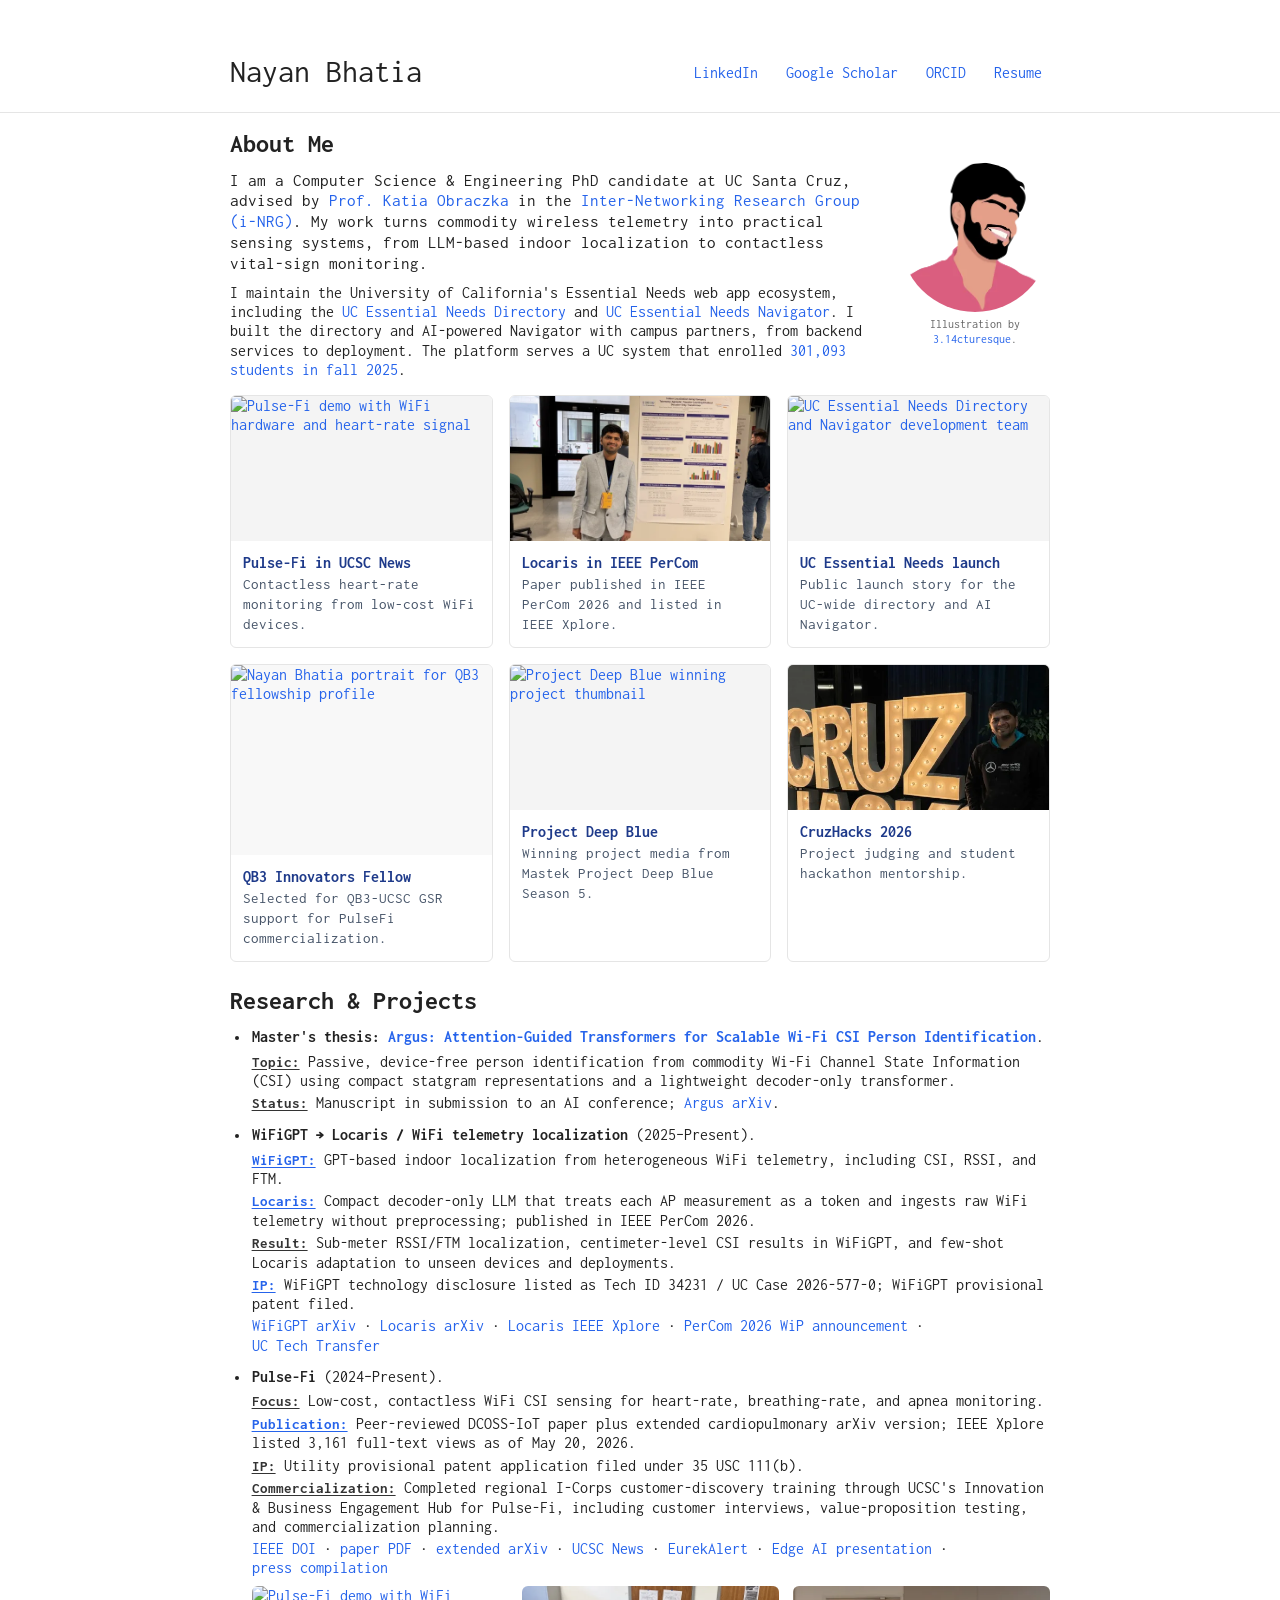
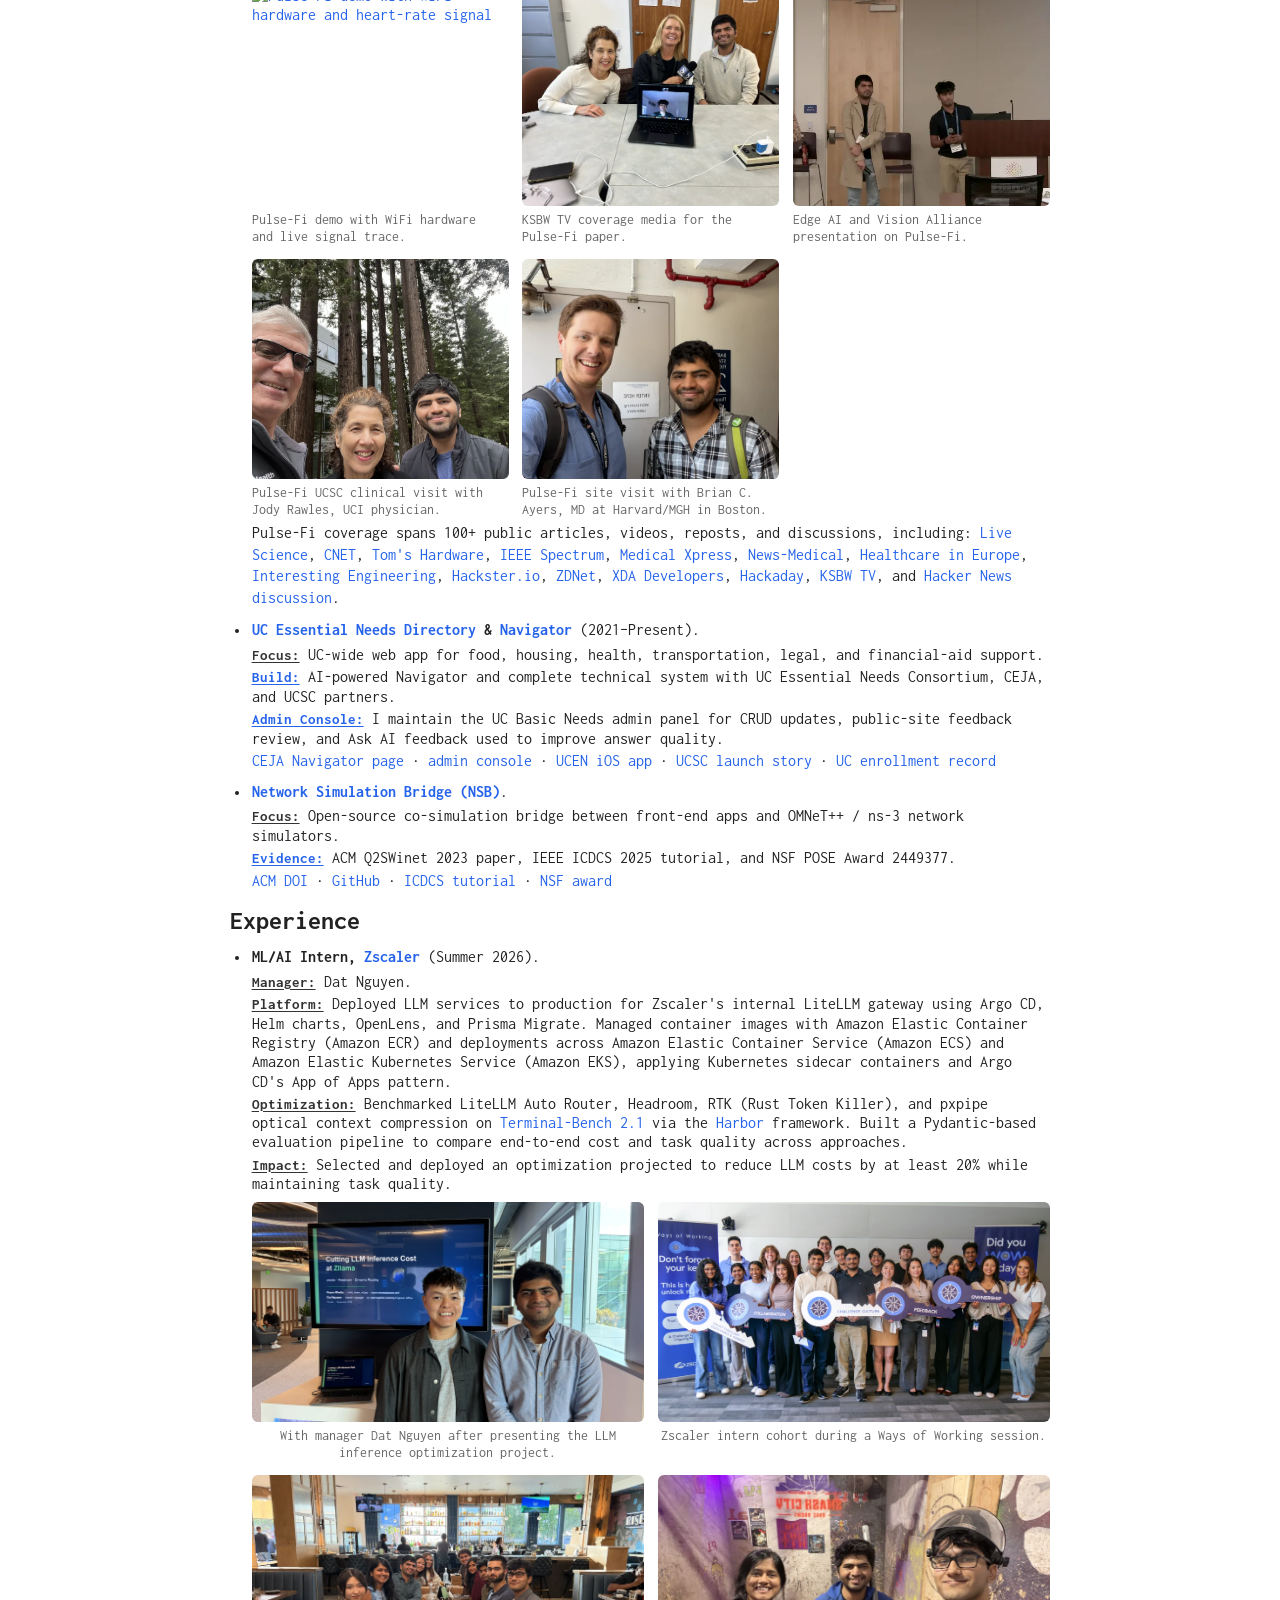
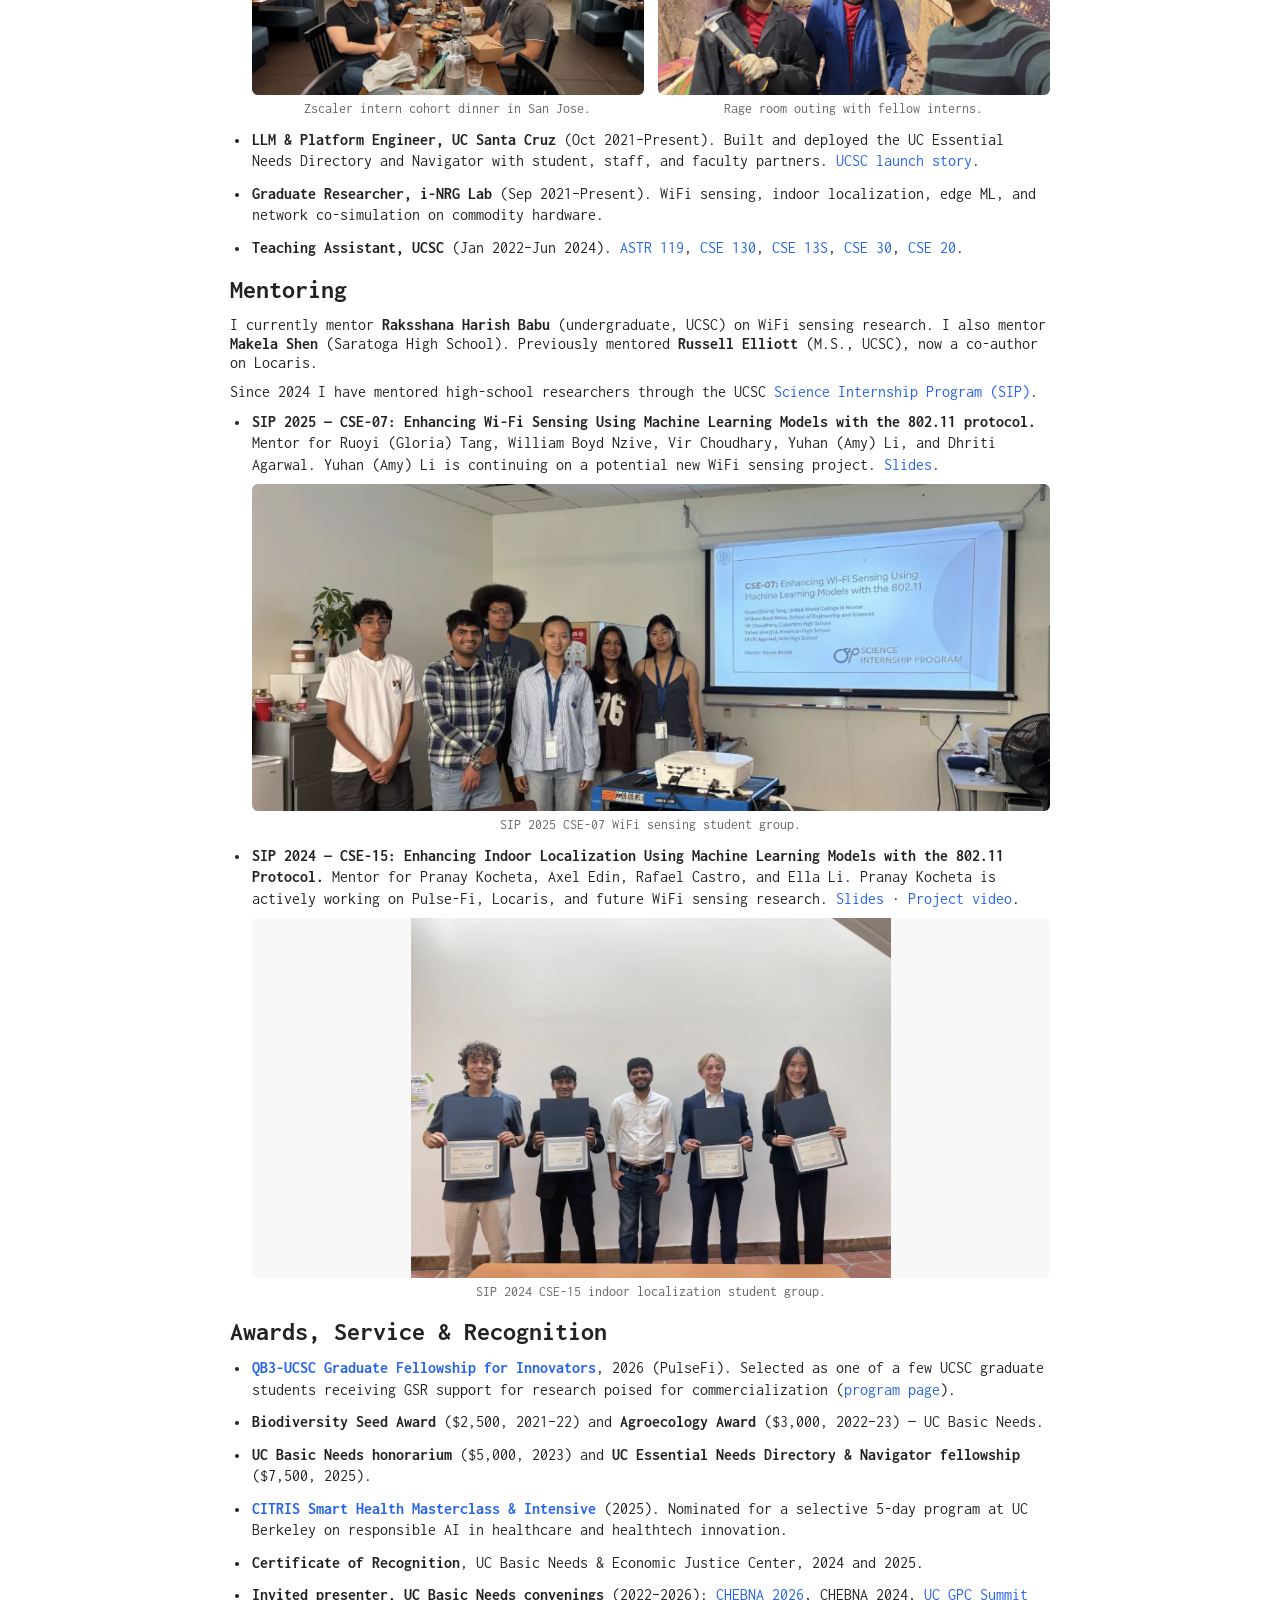
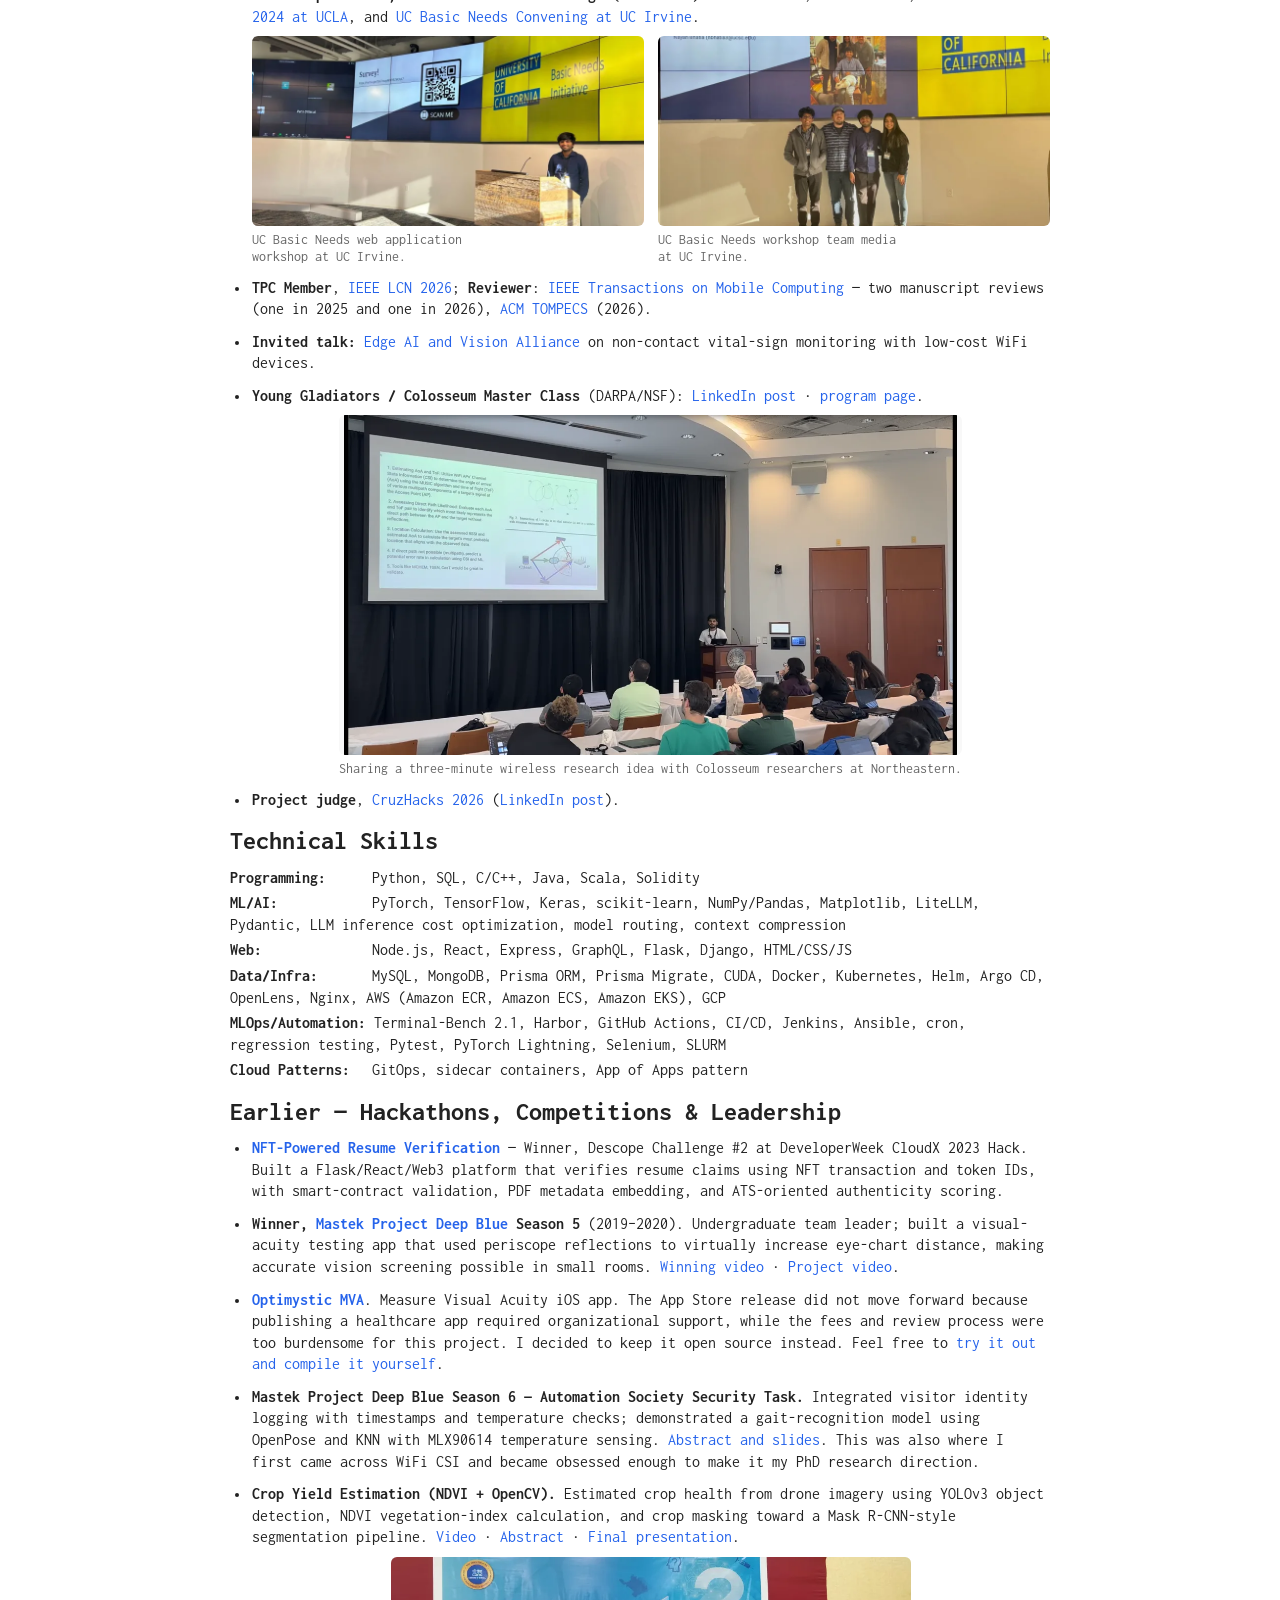
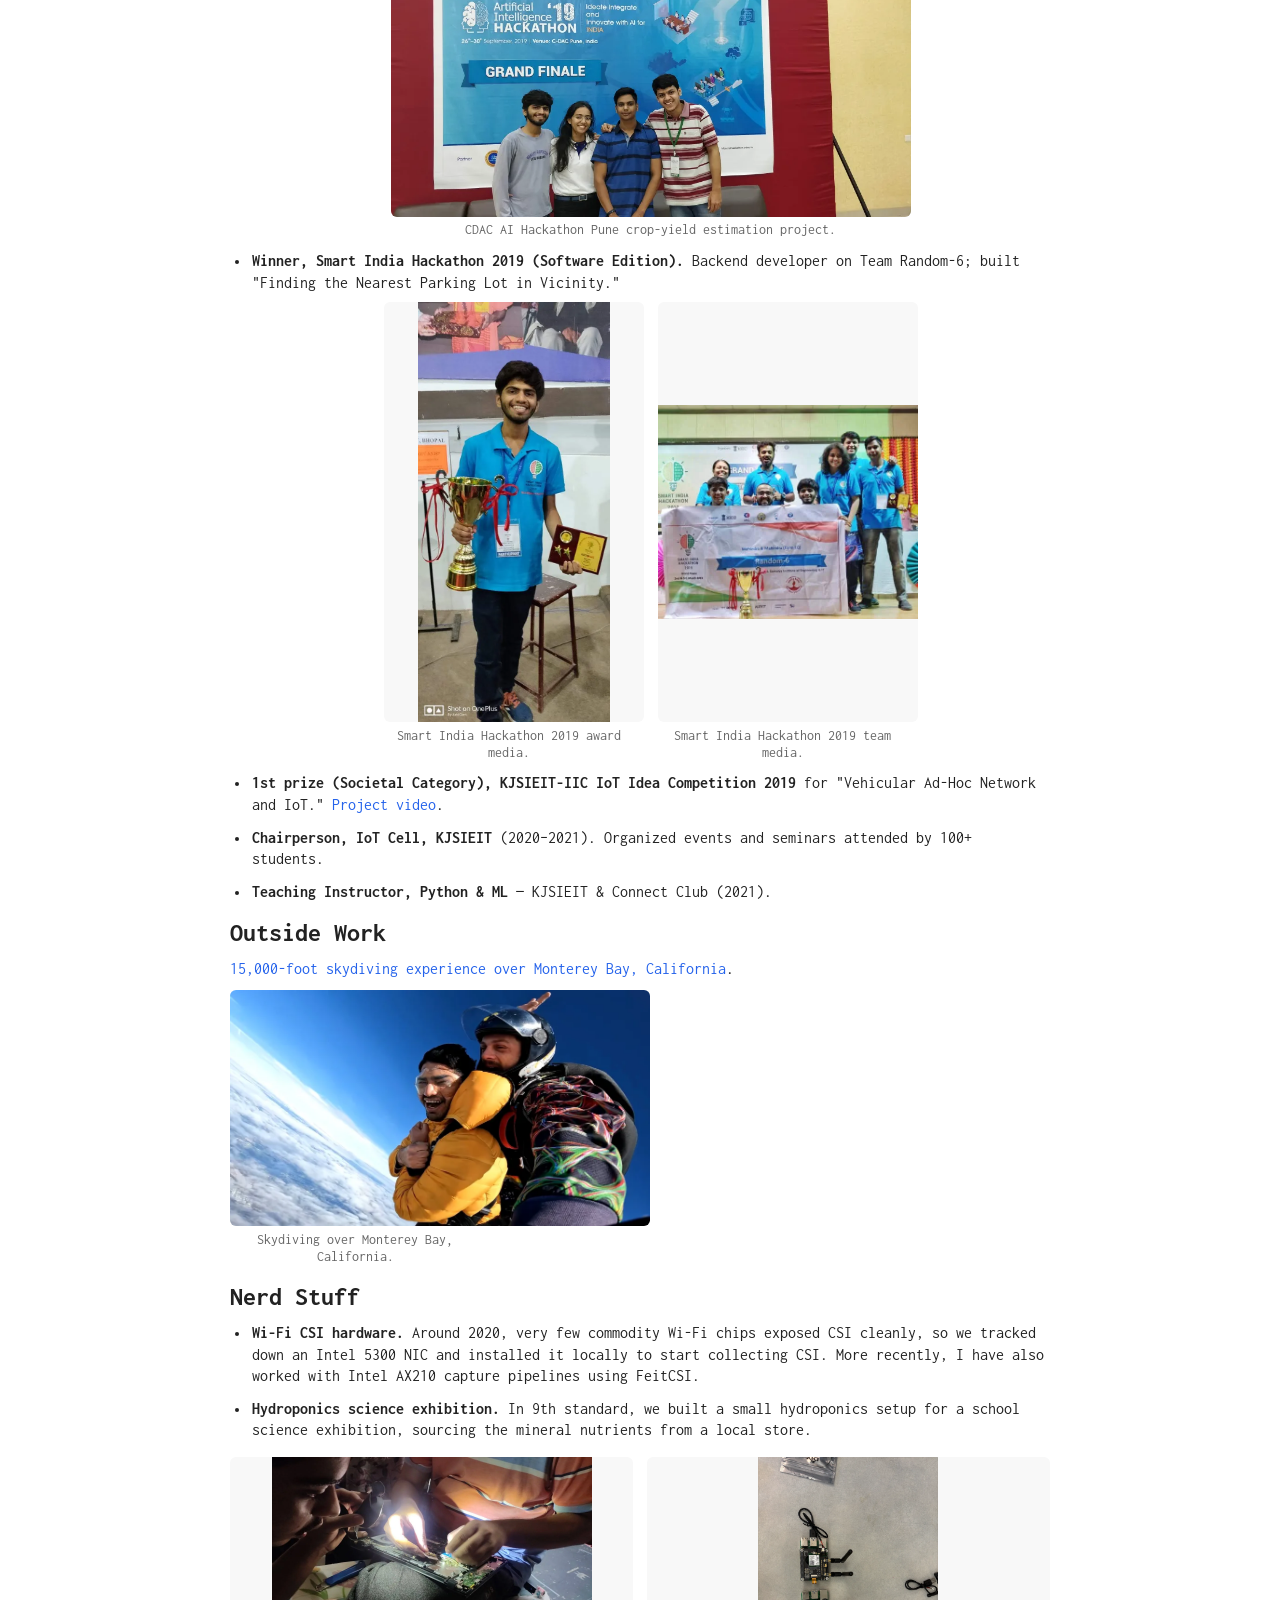
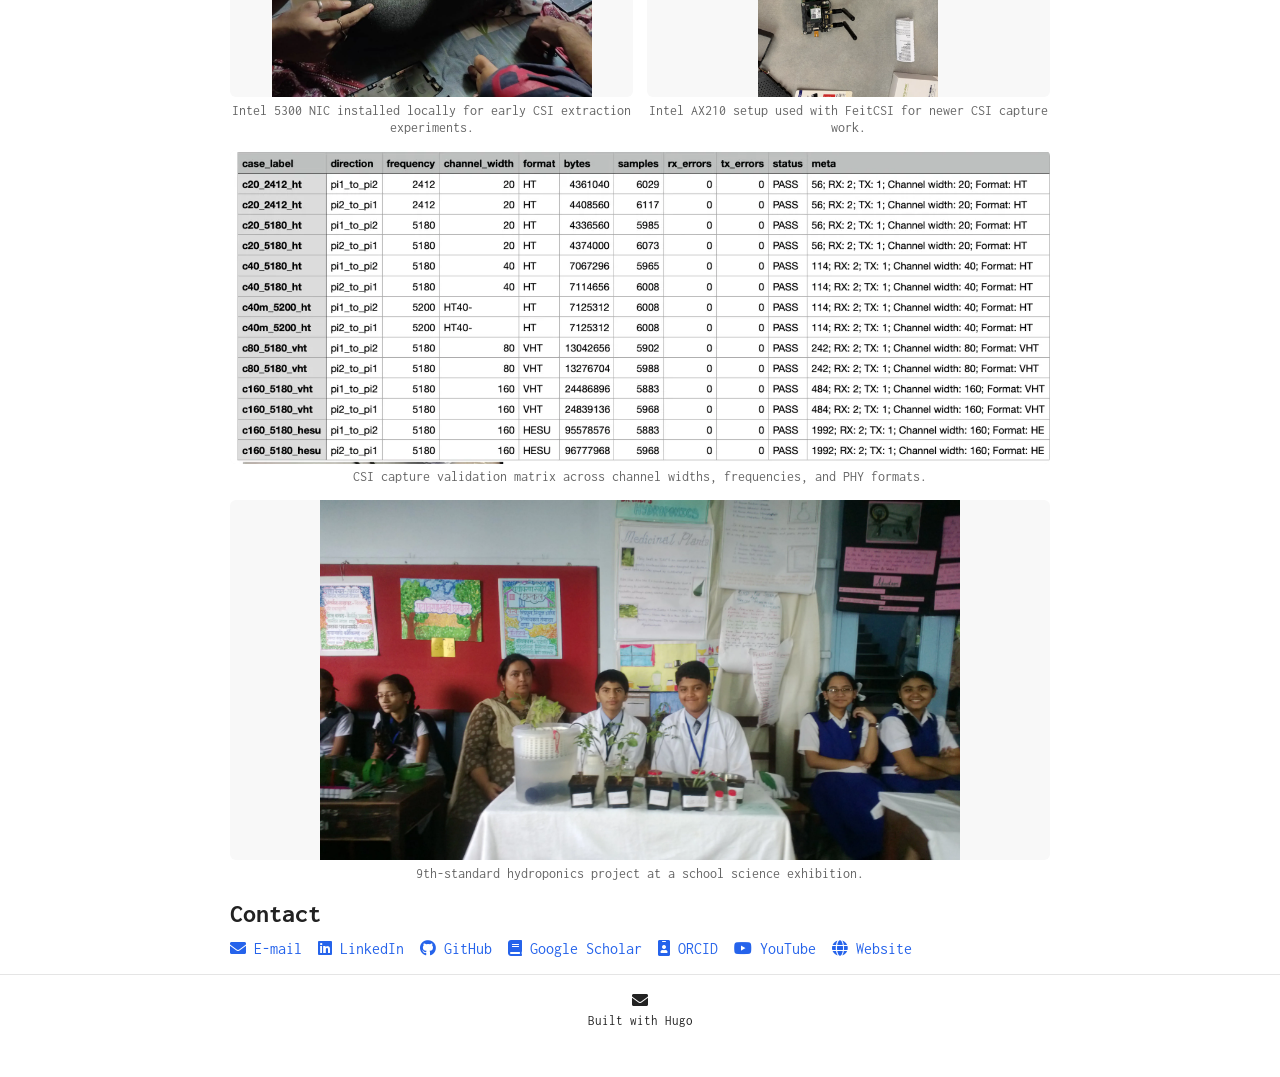
==== commit d6f6136e: "Update Zscaler photos and remove unused assets" ====
--- a/index.html
+++ b/index.html
@@ -77,8 +77,9 @@
         .colosseum-media { justify-content: center; margin-left: auto; margin-right: auto; max-width: 720px; }
         #content .colosseum-media img { width: 100%; height: auto; max-height: 340px; object-fit: contain; background: #f8f8f8; }
         #content .media-row.colosseum-media a .media-caption { max-width: none; color: #666; text-align: center; }
-        .zscaler-media { justify-content: center; margin-left: auto; margin-right: auto; max-width: 520px; }
-        #content .zscaler-media img { width: 100%; height: auto; max-height: 320px; object-fit: contain; background: #f8f8f8; }
+        .zscaler-media { display: grid; grid-template-columns: repeat(2, minmax(0, 1fr)); gap: 0.85rem; margin-left: auto; margin-right: auto; max-width: 820px; }
+        #content .zscaler-media a { display: block; min-width: 0; }
+        #content .zscaler-media img { width: 100%; height: 220px; object-fit: cover; object-position: center; background: #f8f8f8; }
         #content .media-row.zscaler-media a .media-caption { max-width: none; color: #666; text-align: center; }
         .nerd-media { display: grid; grid-template-columns: repeat(2, minmax(0, 1fr)); gap: 0.85rem; margin: 0.75rem 0 1rem; max-width: 100%; }
         #content .nerd-media a { display: block; min-width: 0; }
@@ -110,6 +111,8 @@
             #content .sih-media img { height: auto; max-height: 520px; }
             .ucbn-media { grid-template-columns: 1fr; }
             .sip-media { grid-template-columns: 1fr; }
+            .zscaler-media { grid-template-columns: 1fr; }
+            #content .zscaler-media img { height: auto; max-height: 360px; object-fit: contain; }
             .nerd-media { grid-template-columns: 1fr; }
             #content .nerd-media .wide { grid-column: auto; }
             #content .nerd-media img { height: auto; max-height: 420px; }
@@ -317,12 +320,27 @@
                 <li>
                     <strong>ML/AI Intern, <a href="https://www.zscaler.com/">Zscaler</a></strong> (Summer 2026).
                     <span class="project-detail">
-                        <span><span class="project-label">Focus:</span> Interning under manager Dat Nguyen on the AIOPS team, working on cost optimization for Zscaler's internal LLM LiteLLM gateway.</span>
+                        <span><span class="project-label">Manager:</span> Dat Nguyen.</span>
+                        <span><span class="project-label">Platform:</span> Deployed LLM services to production for Zscaler's internal LiteLLM gateway using Argo CD, Helm charts, OpenLens, and Prisma Migrate. Managed container images with Amazon Elastic Container Registry (Amazon ECR) and deployments across Amazon Elastic Container Service (Amazon ECS) and Amazon Elastic Kubernetes Service (Amazon EKS), applying Kubernetes sidecar containers and Argo CD's App of Apps pattern.</span>
+                        <span><span class="project-label">Optimization:</span> Benchmarked LiteLLM Auto Router, Headroom, RTK (Rust Token Killer), and pxpipe optical context compression on <a href="https://www.tbench.ai/news/terminal-bench-2-1">Terminal-Bench 2.1</a> via the <a href="https://www.harborframework.com/docs/tutorials/running-terminal-bench">Harbor</a> framework. Built a Pydantic-based evaluation pipeline to compare end-to-end cost and task quality across approaches.</span>
+                        <span><span class="project-label">Impact:</span> Selected and deployed an optimization projected to reduce LLM costs by at least 20% while maintaining task quality.</span>
                     </span>
                     <div class="media-row zscaler-media">
-                        <a href="assets/zscaler_intern_cohort2.webp">
-                            <img src="assets/zscaler_intern_cohort2.webp" alt="Zscaler intern cohort group photo">
-                            <span class="media-caption">Zscaler intern cohort 2 at San Jose HQ.</span>
+                        <a href="assets/zscaler-llm-inference-presentation.webp">
+                            <img src="assets/zscaler-llm-inference-presentation.webp" alt="Nayan Bhatia with manager Dat Nguyen after presenting an LLM inference optimization project at Zscaler" width="1600" height="1200" loading="lazy" decoding="async">
+                            <span class="media-caption">With manager Dat Nguyen after presenting the LLM inference optimization project.</span>
+                        </a>
+                        <a href="assets/zscaler-ways-of-working.webp">
+                            <img src="assets/zscaler-ways-of-working.webp" alt="Zscaler interns at a Ways of Working cohort session" width="1800" height="1015" loading="lazy" decoding="async">
+                            <span class="media-caption">Zscaler intern cohort during a Ways of Working session.</span>
+                        </a>
+                        <a href="assets/zscaler-cohort-dinner.webp">
+                            <img src="assets/zscaler-cohort-dinner.webp" alt="Zscaler interns gathered around a table for a cohort dinner" width="1600" height="1200" loading="lazy" decoding="async">
+                            <span class="media-caption">Zscaler intern cohort dinner in San Jose.</span>
+                        </a>
+                        <a href="assets/zscaler-rage-room.webp">
+                            <img src="assets/zscaler-rage-room.webp" alt="Three Zscaler interns during a rage room outing" width="1600" height="1200" loading="lazy" decoding="async">
+                            <span class="media-caption">Rage room outing with fellow interns.</span>
                         </a>
                     </div>
                 </li>
@@ -422,7 +440,7 @@
                 </li>
                 <li>
                     <strong>TPC Member</strong>, <a href="https://www.ieeelcn.org/">IEEE LCN 2026</a>; <strong>Reviewer</strong>:
-                    <a href="https://www.computer.org/csdl/journal/tm">IEEE TMC</a> (2025),
+                    <a href="https://www.computer.org/csdl/journal/tm">IEEE Transactions on Mobile Computing</a> &mdash; two manuscript reviews (one in 2025 and one in 2026),
                     <a href="https://dl.acm.org/journal/tompecs">ACM TOMPECS</a> (2026).
                 </li>
                 <li>
@@ -449,10 +467,11 @@
             <h2 id="skills">Technical Skills</h2>
             <ul class="skills-list">
                 <li><strong>Programming:</strong> Python, SQL, C/C++, Java, Scala, Solidity</li>
-                <li><strong>ML/AI:</strong> PyTorch, TensorFlow, Keras, scikit-learn, NumPy/Pandas, Matplotlib</li>
+                <li><strong>ML/AI:</strong> PyTorch, TensorFlow, Keras, scikit-learn, NumPy/Pandas, Matplotlib, LiteLLM, Pydantic, LLM inference cost optimization, model routing, context compression</li>
                 <li><strong>Web:</strong> Node.js, React, Express, GraphQL, Flask, Django, HTML/CSS/JS</li>
-                <li><strong>Data/Infra:</strong> MySQL, MongoDB, CUDA, Docker, Kubernetes, Nginx, GitHub Actions, CI/CD, AWS, GCP</li>
-                <li><strong>MLOps/Automation:</strong> Jenkins, Ansible, Pytest, PyTorch Lightning, Selenium, SLURM</li>
+                <li><strong>Data/Infra:</strong> MySQL, MongoDB, Prisma ORM, Prisma Migrate, CUDA, Docker, Kubernetes, Helm, Argo CD, OpenLens, Nginx, AWS (Amazon ECR, Amazon ECS, Amazon EKS), GCP</li>
+                <li><strong>MLOps/Automation:</strong> Terminal-Bench 2.1, Harbor, GitHub Actions, CI/CD, Jenkins, Ansible, cron, regression testing, Pytest, PyTorch Lightning, Selenium, SLURM</li>
+                <li><strong>Cloud Patterns:</strong> GitOps, sidecar containers, App of Apps pattern</li>
             </ul>
 
             <h2 id="earlier">Earlier &mdash; Hackathons, Competitions &amp; Leadership</h2>
@@ -470,7 +489,7 @@
                 </li>
                 <li>
                     <strong><a href="https://optimystic-mva.netlify.app/">Optimystic MVA</a></strong>.
-                    Measure Visual Acuity iOS app submitted to the Apple App Store; it will be available soon once approved, and the code will be open sourced as well.
+                    Measure Visual Acuity iOS app. The App Store release did not move forward because publishing a healthcare app required organizational support, while the fees and review process were too burdensome for this project. I decided to keep it open source instead. Feel free to <a href="https://github.com/nayanbhatia311/optimystic-visual-acuity">try it out and compile it yourself</a>.
                 </li>
                 <li>
                     <strong>Mastek Project Deep Blue Season 6 &mdash; Automation Society Security Task.</strong>
@@ -583,8 +602,7 @@
         </div>
         <div class="container text-center">
             <small>
-                Built with <a href="https://github.com/ojroques/hugo-researcher" title="Built with Hugo">Hugo</a> &middot;
-                Website polish with GPT-5.5
+                Built with <a href="https://github.com/ojroques/hugo-researcher" title="Built with Hugo">Hugo</a>
             </small>
         </div>
     </div>
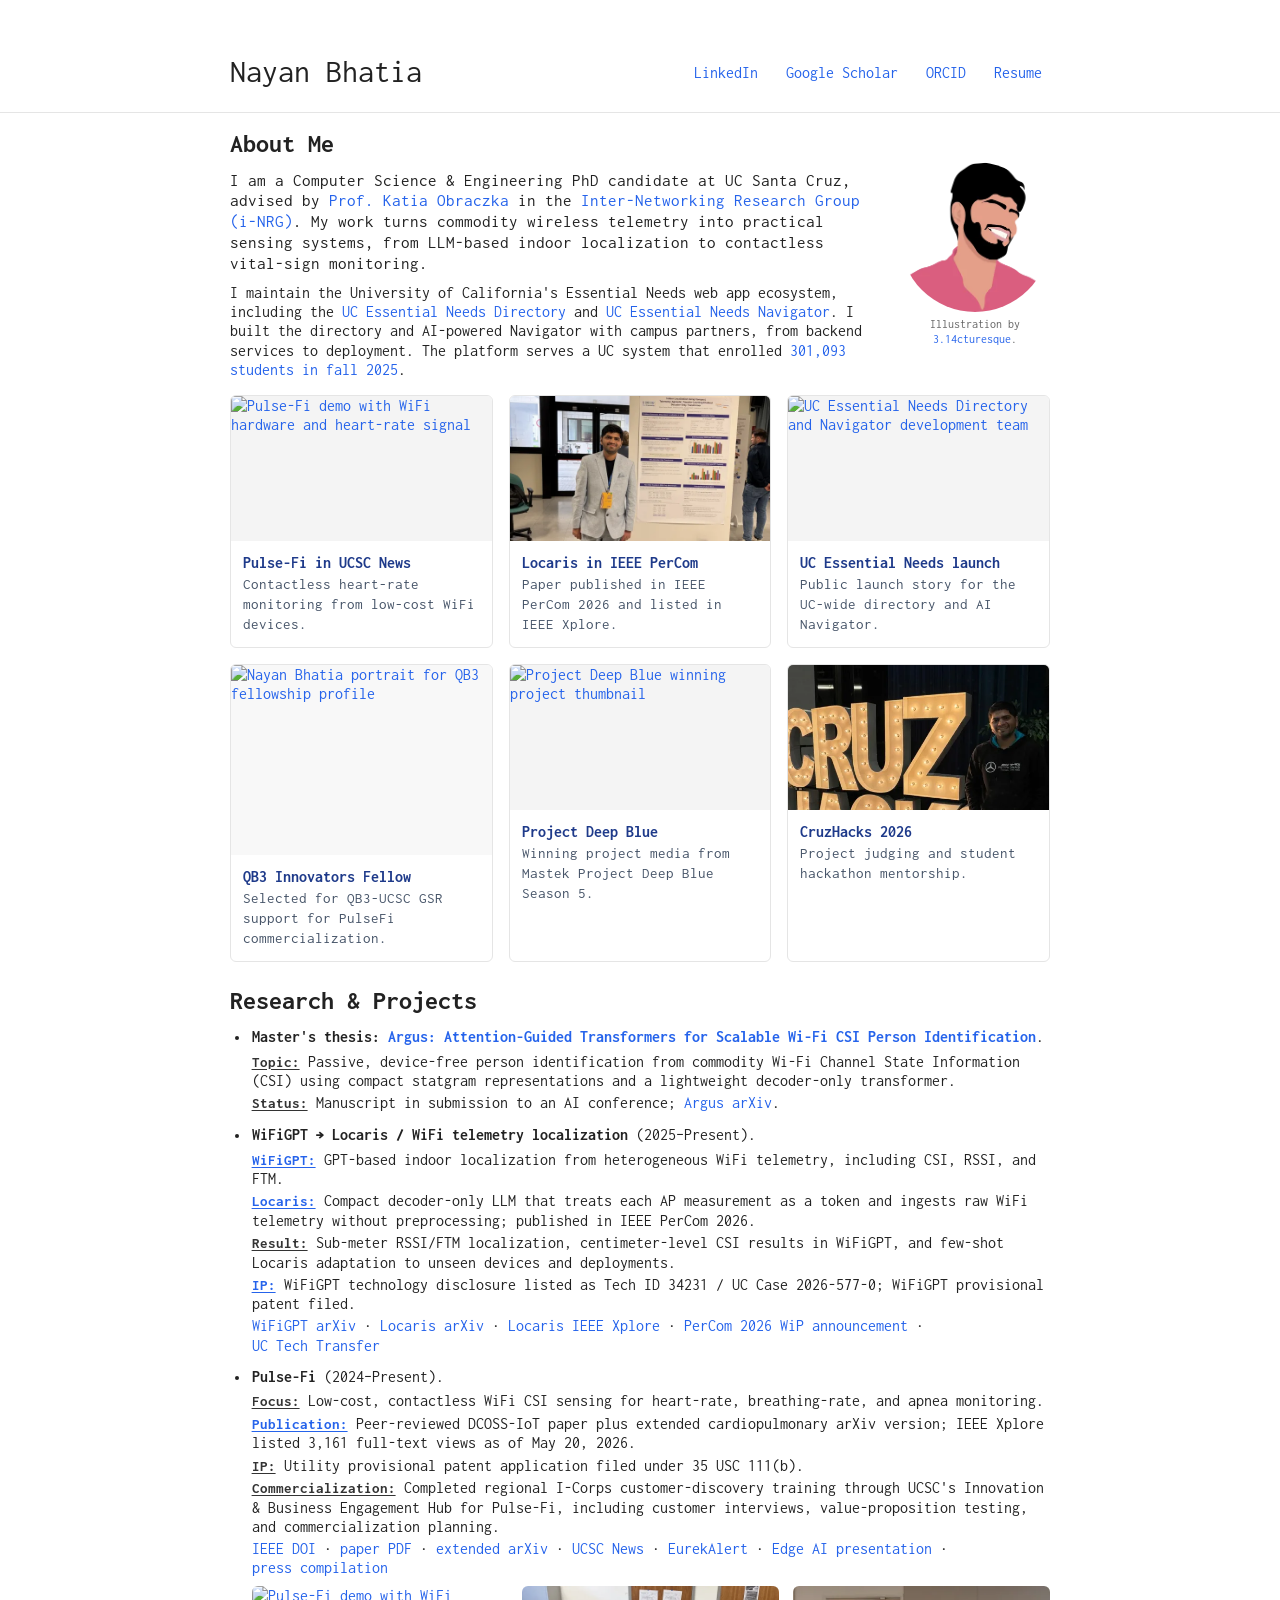
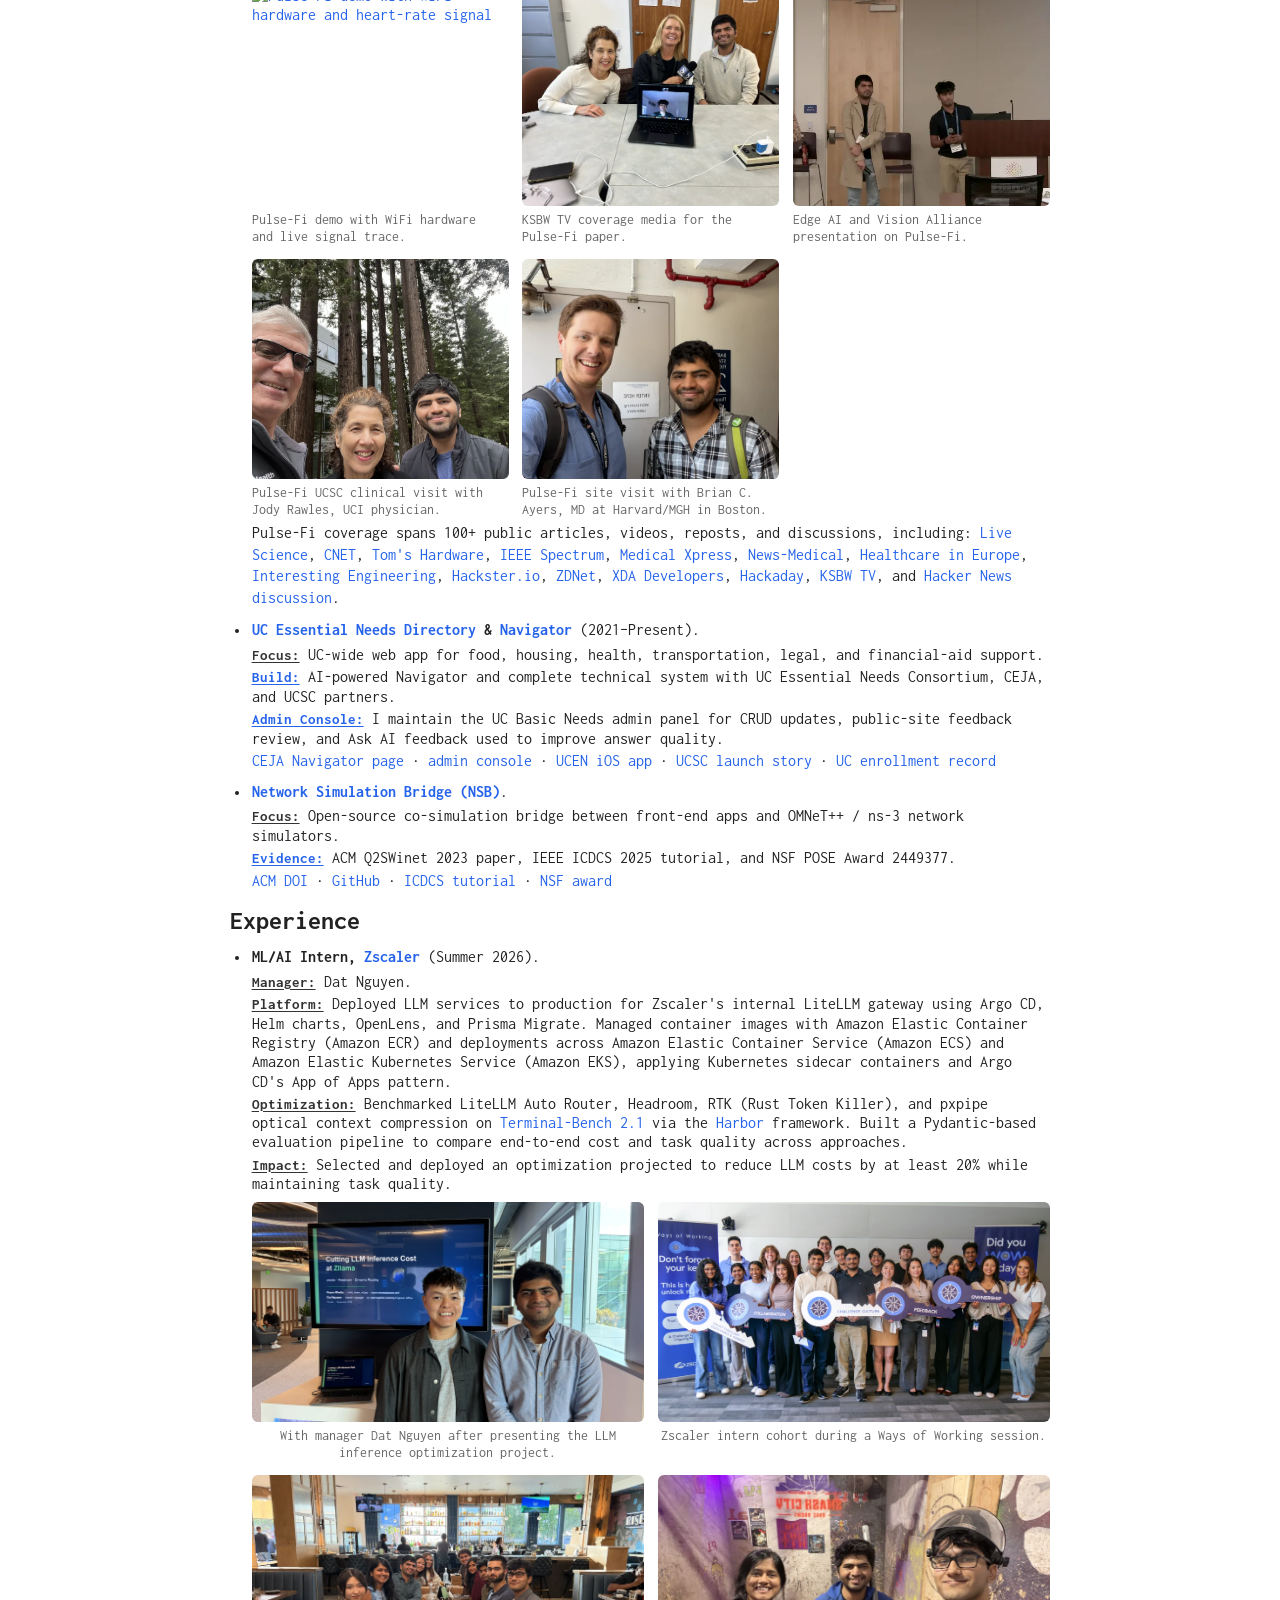
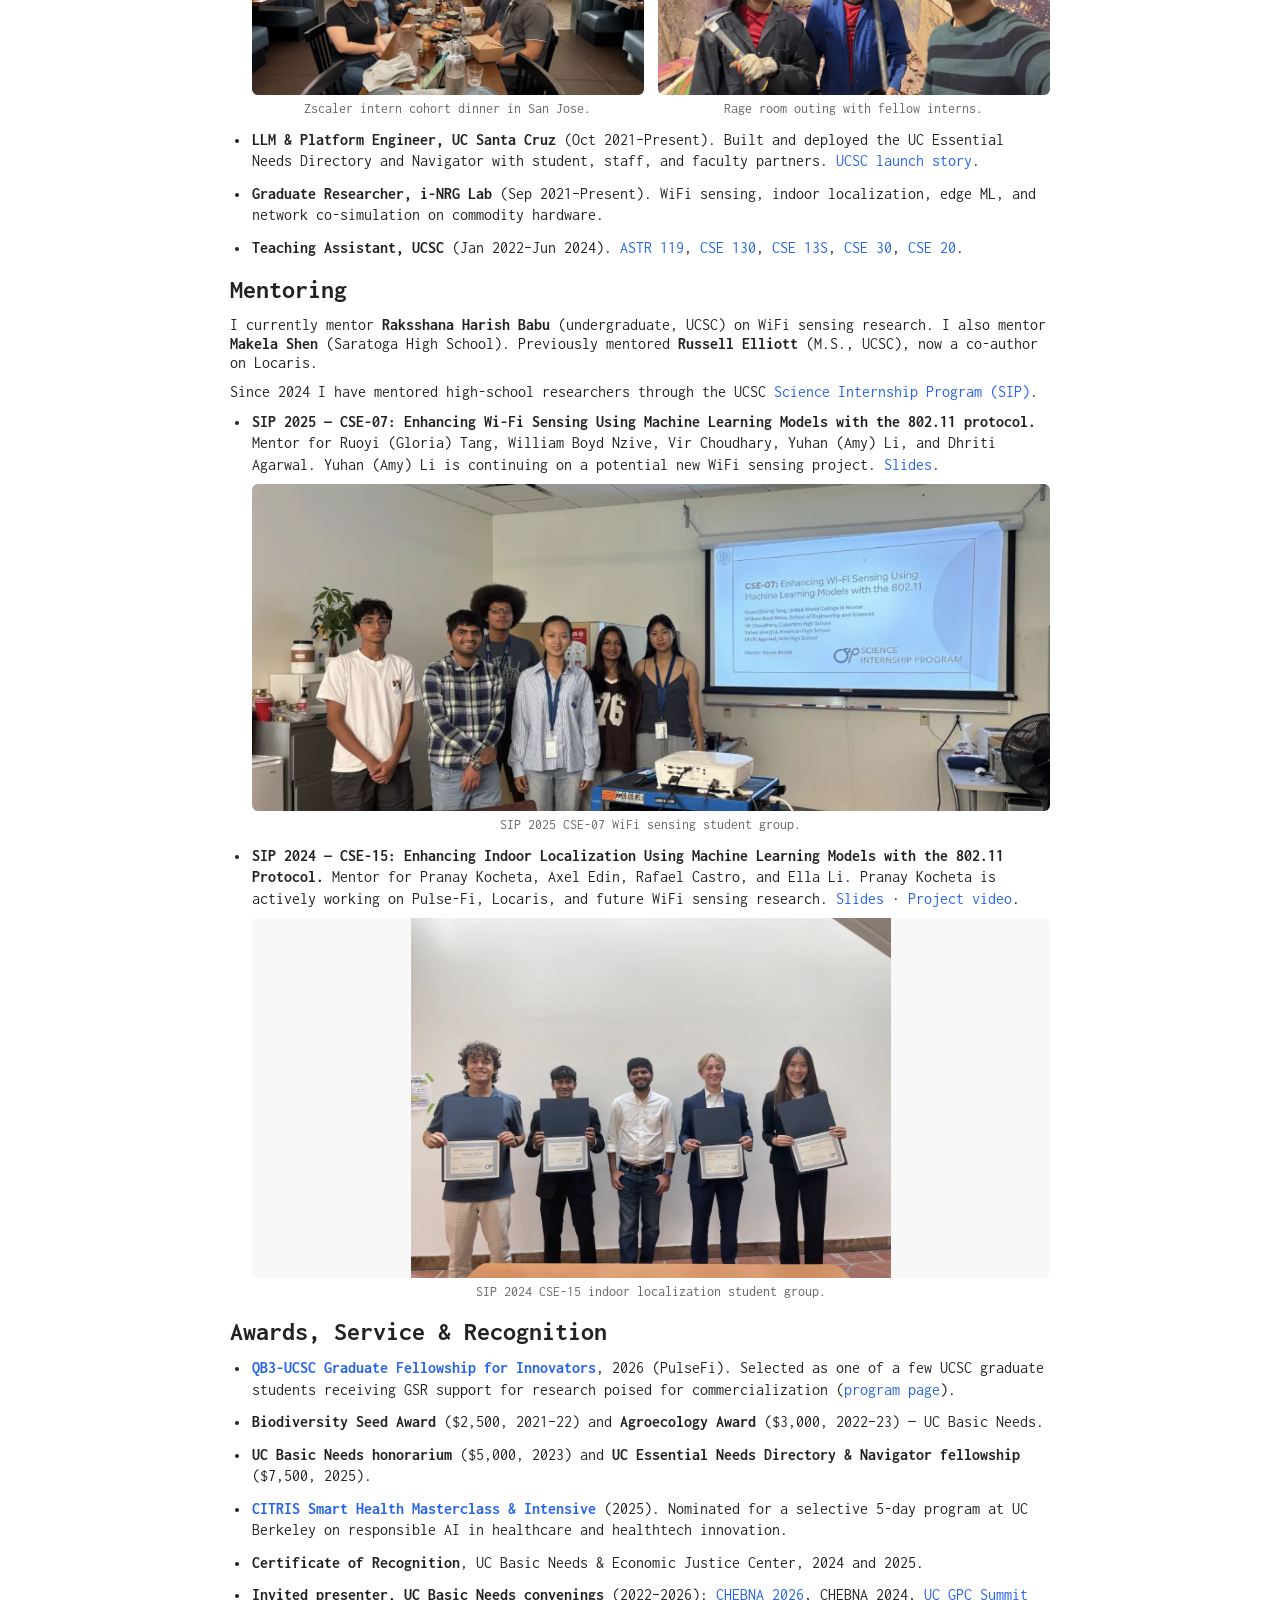
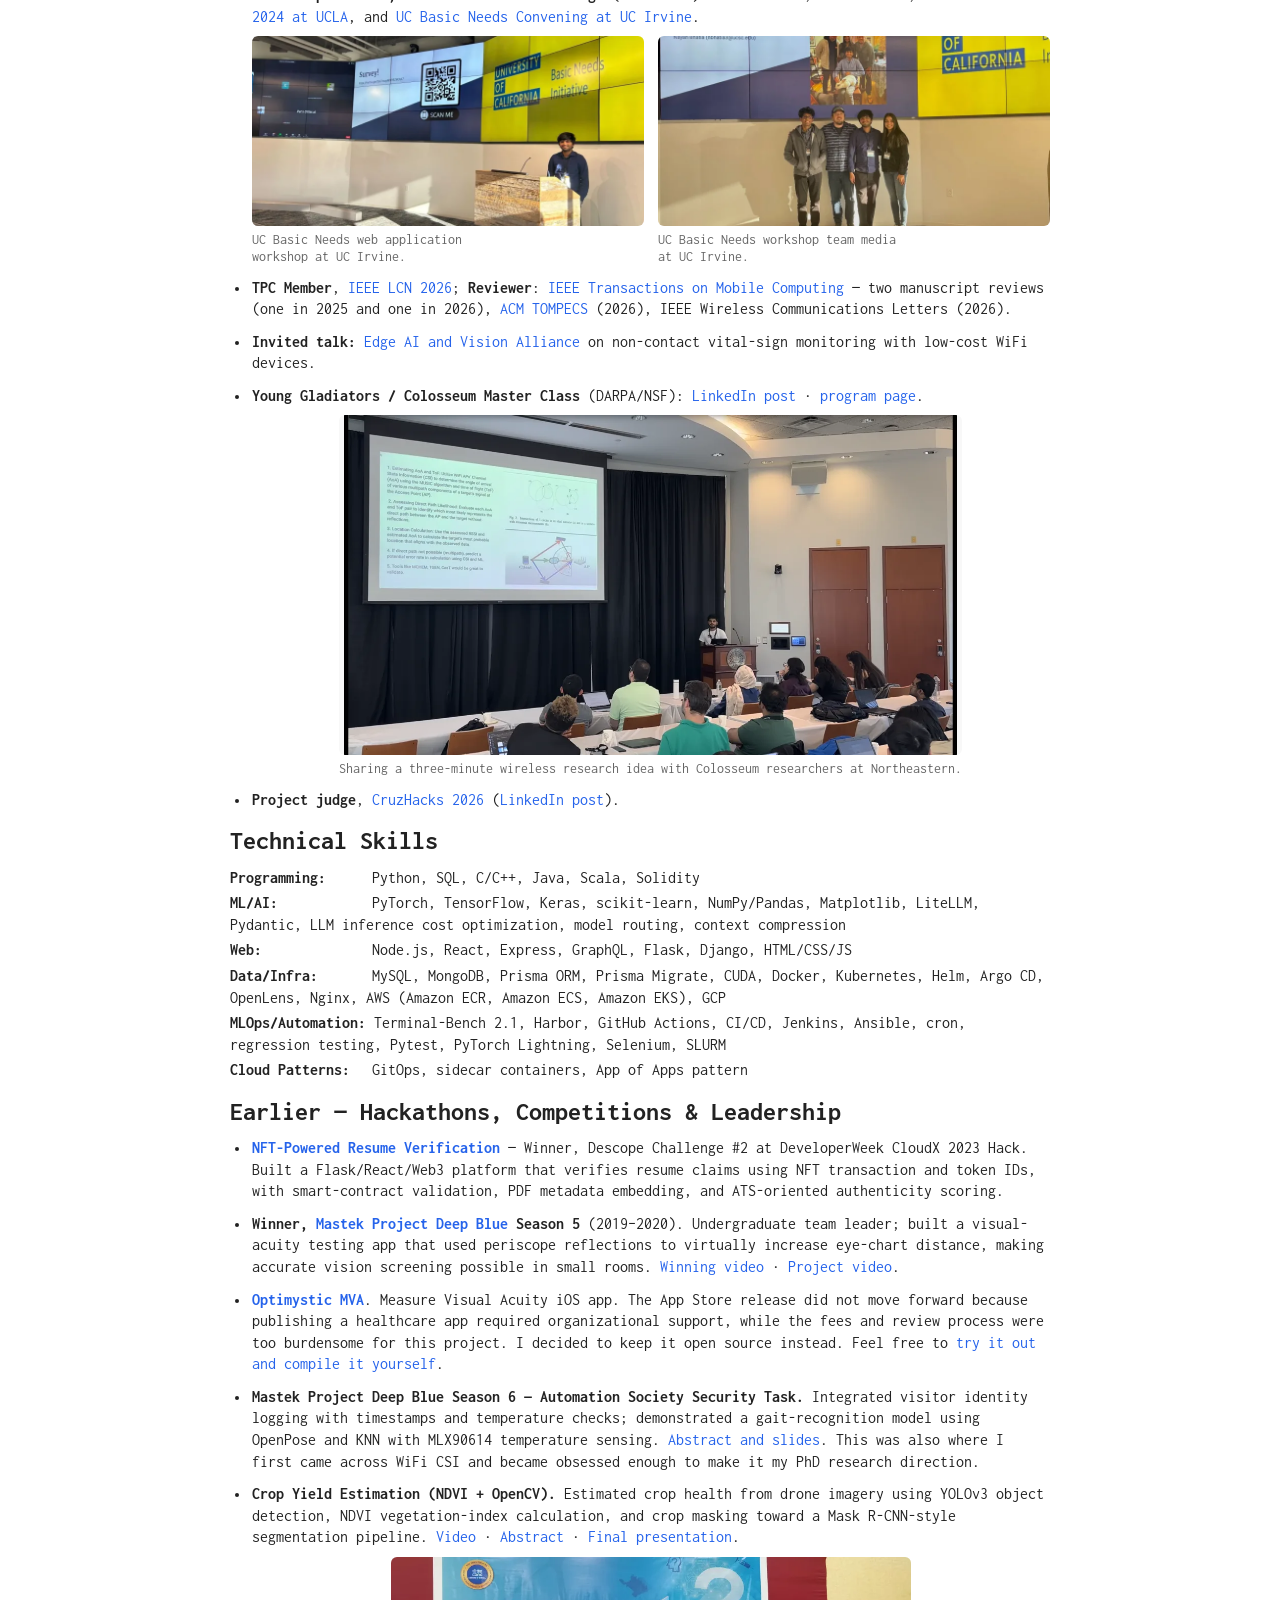
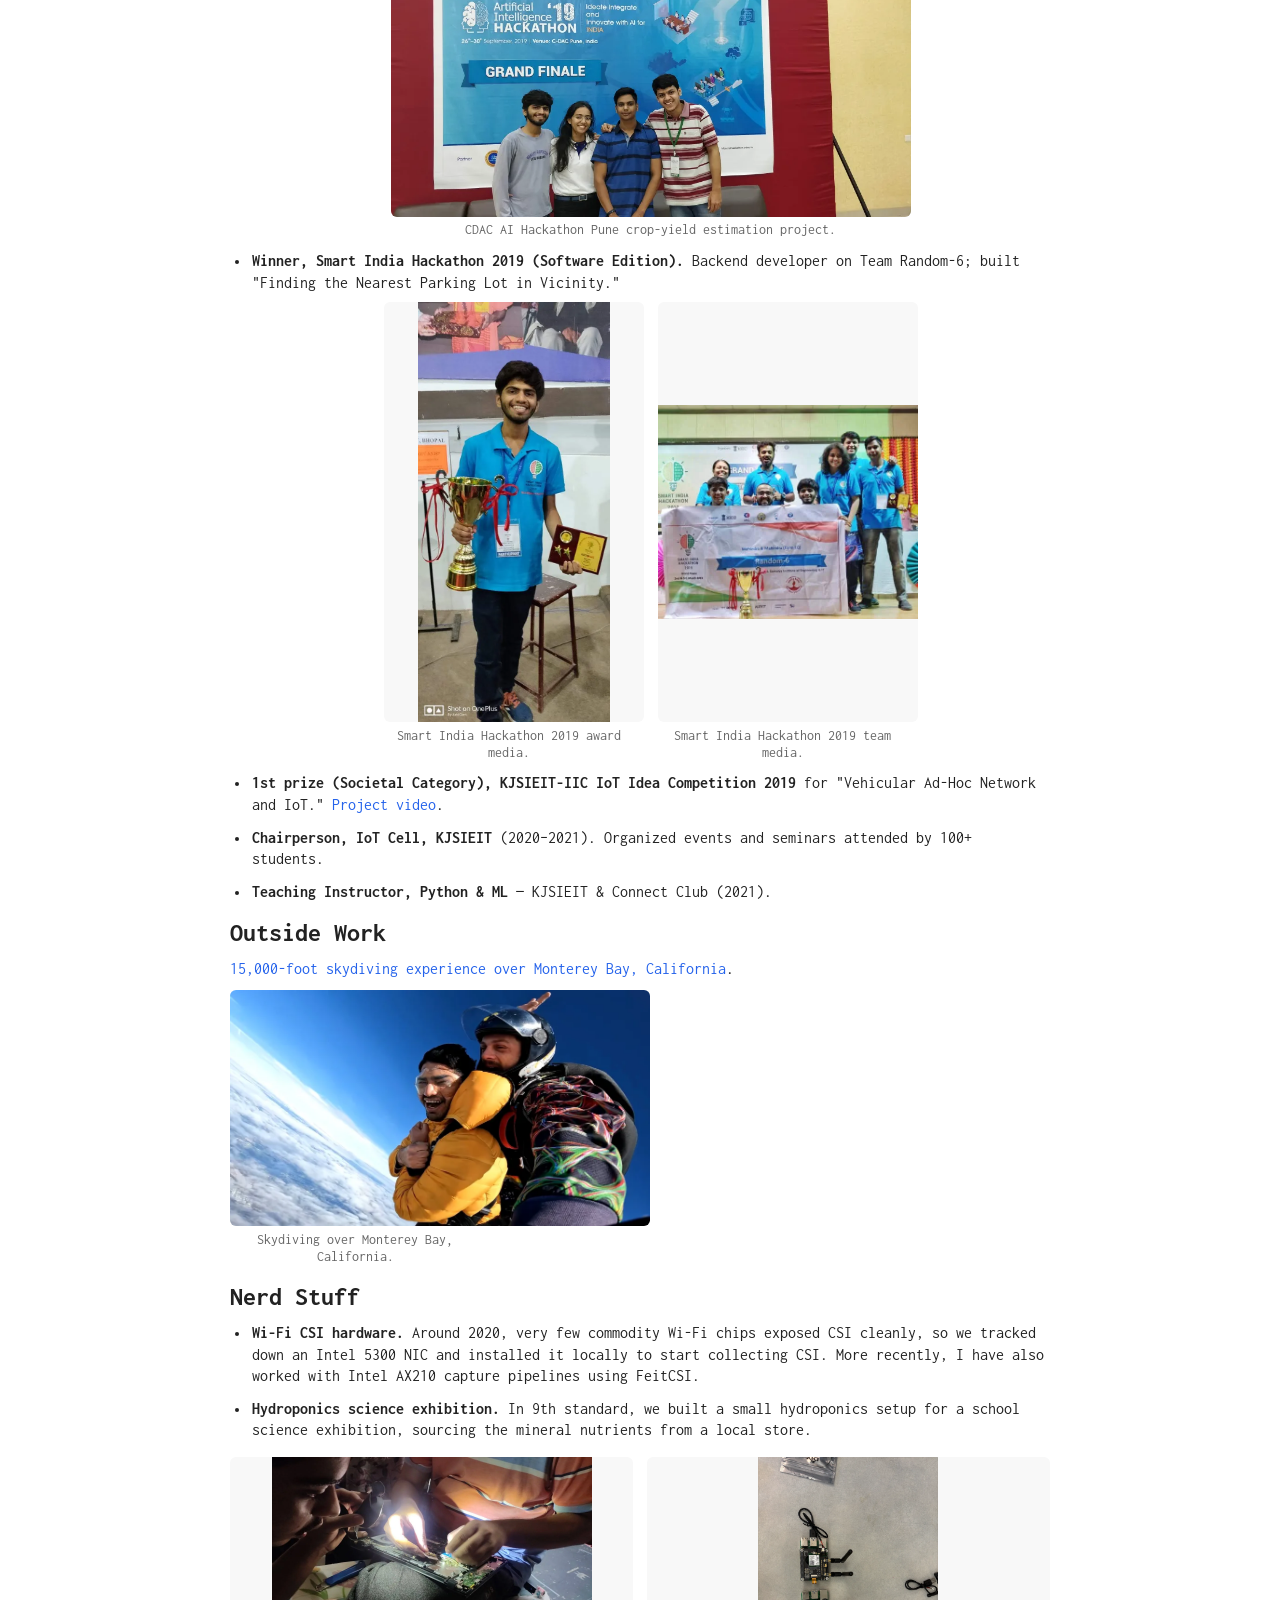
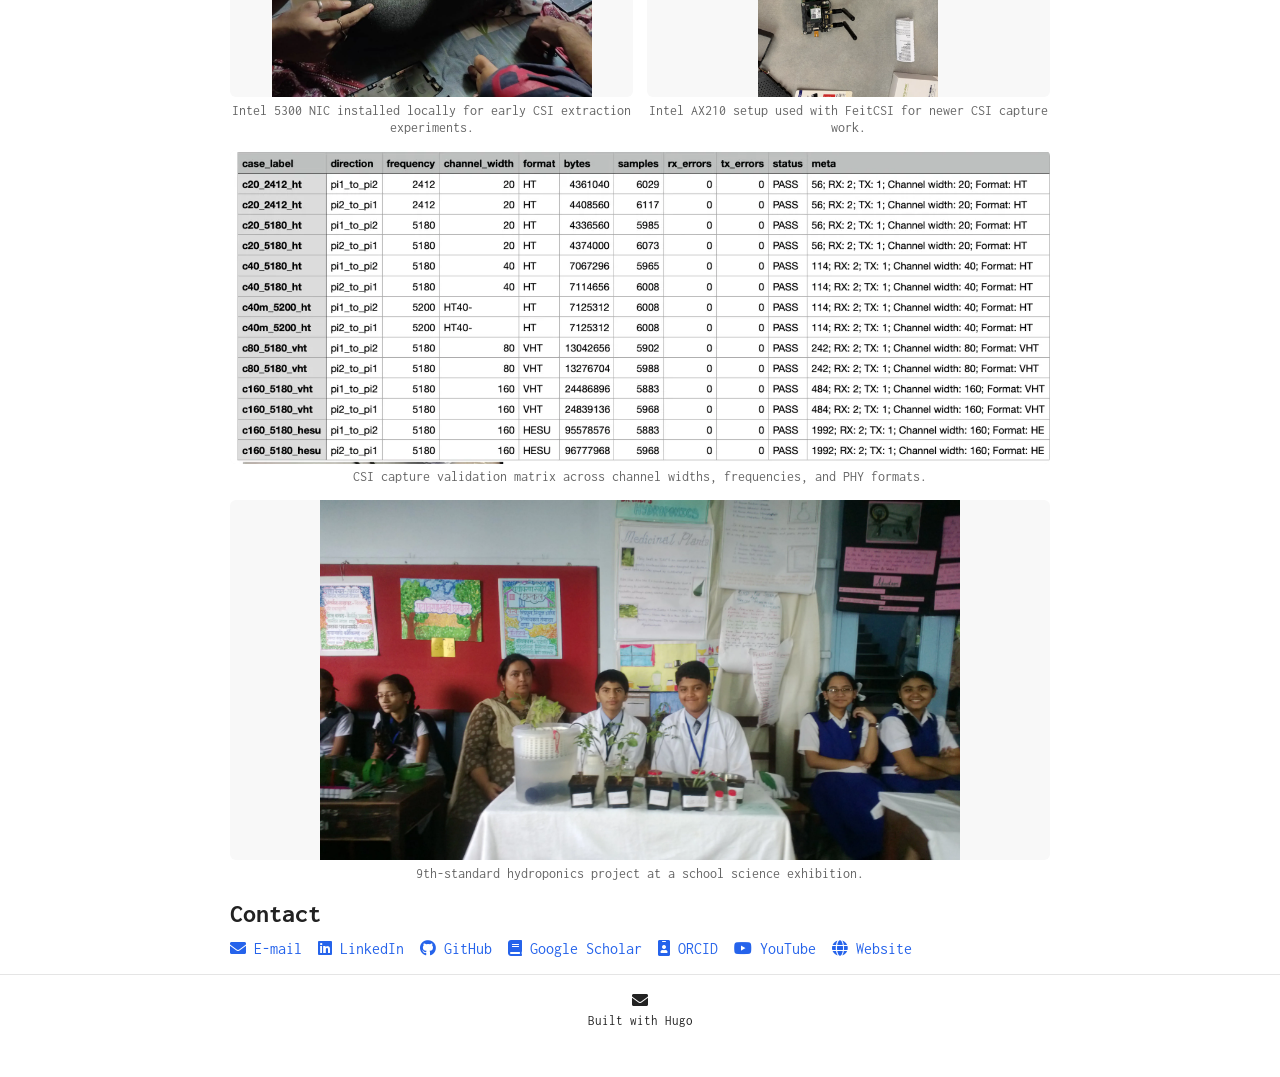
==== commit 23cbb872: "Add IEEE Wireless Communications Letters reviewer service" ====
--- a/index.html
+++ b/index.html
@@ -441,7 +441,8 @@
                 <li>
                     <strong>TPC Member</strong>, <a href="https://www.ieeelcn.org/">IEEE LCN 2026</a>; <strong>Reviewer</strong>:
                     <a href="https://www.computer.org/csdl/journal/tm">IEEE Transactions on Mobile Computing</a> &mdash; two manuscript reviews (one in 2025 and one in 2026),
-                    <a href="https://dl.acm.org/journal/tompecs">ACM TOMPECS</a> (2026).
+                    <a href="https://dl.acm.org/journal/tompecs">ACM TOMPECS</a> (2026),
+                    IEEE Wireless Communications Letters (2026).
                 </li>
                 <li>
                     <strong>Invited talk:</strong> <a href="https://www.edge-ai-vision.com/2026/04/non-contact-vital-sign-monitoring-using-low-cost-wifi-devices-a-presentation-from-the-university-of-california-santa-cruz/">Edge AI and Vision Alliance</a>
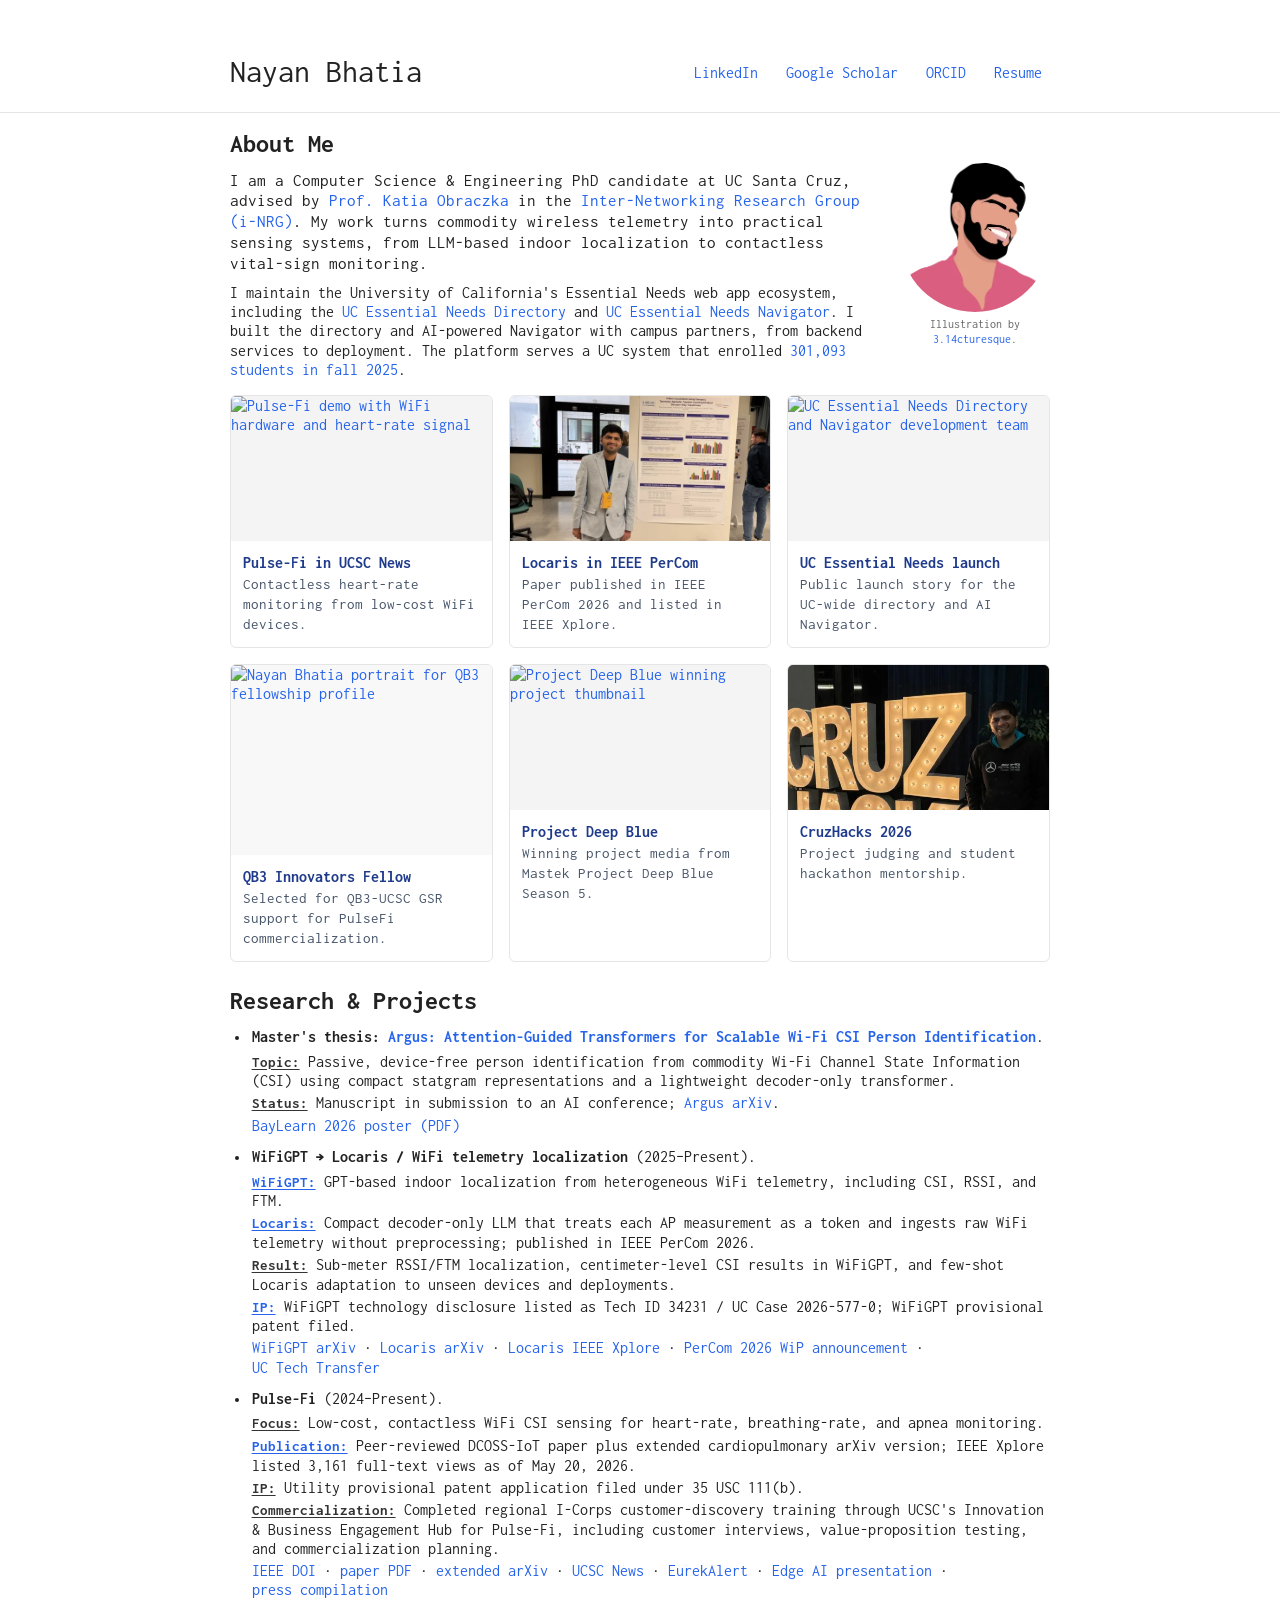
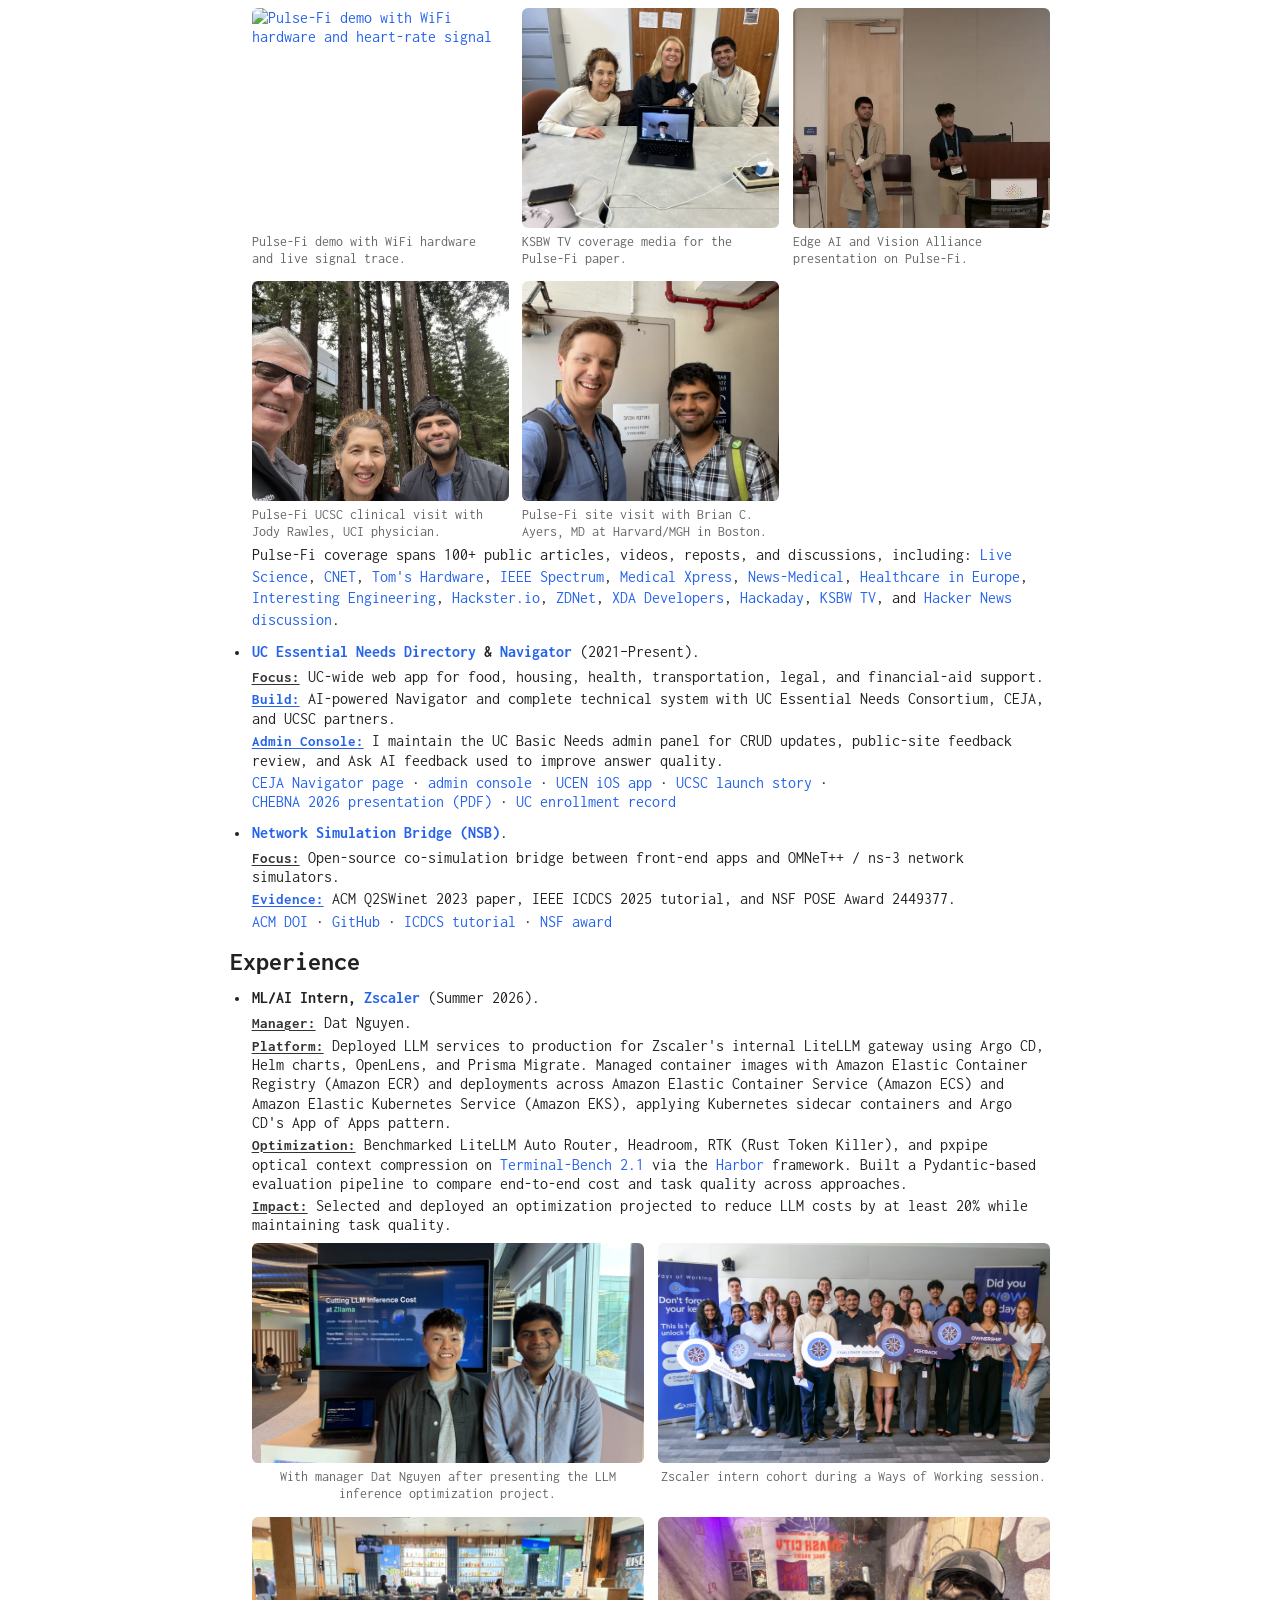
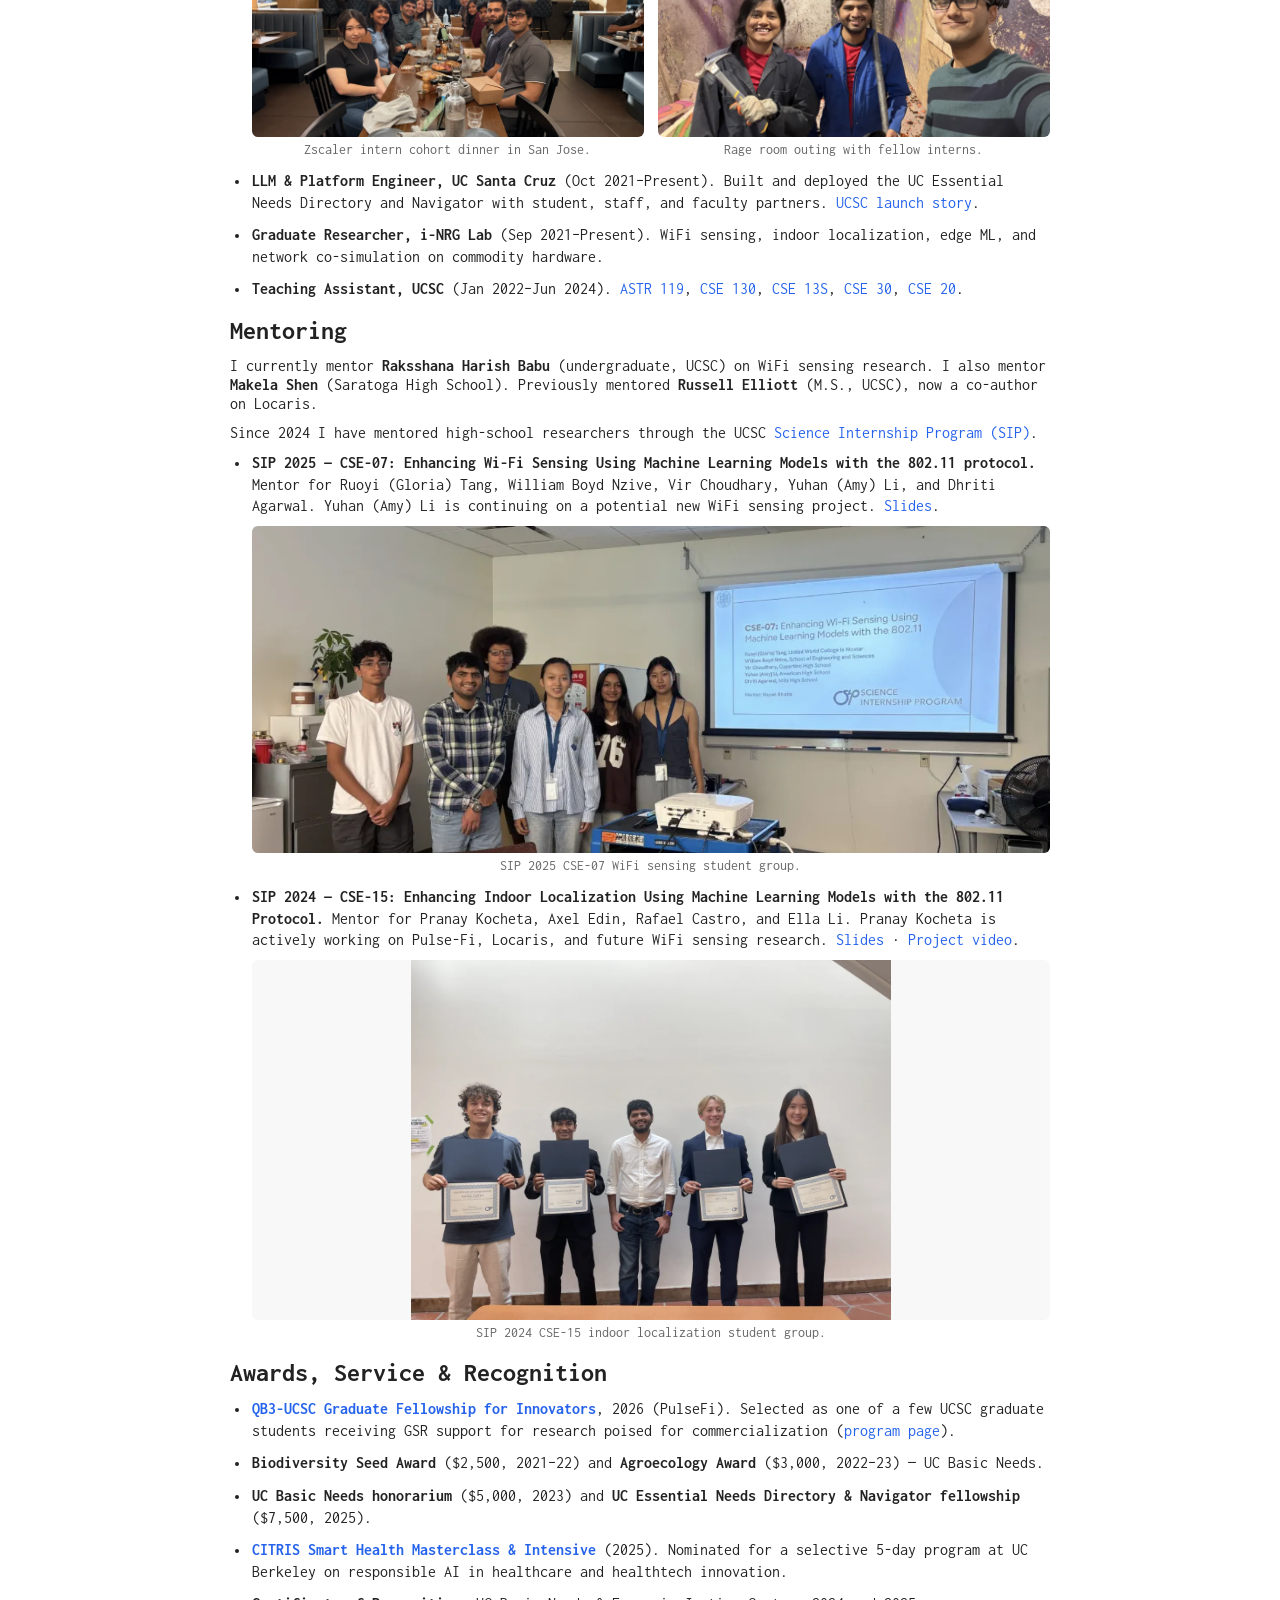
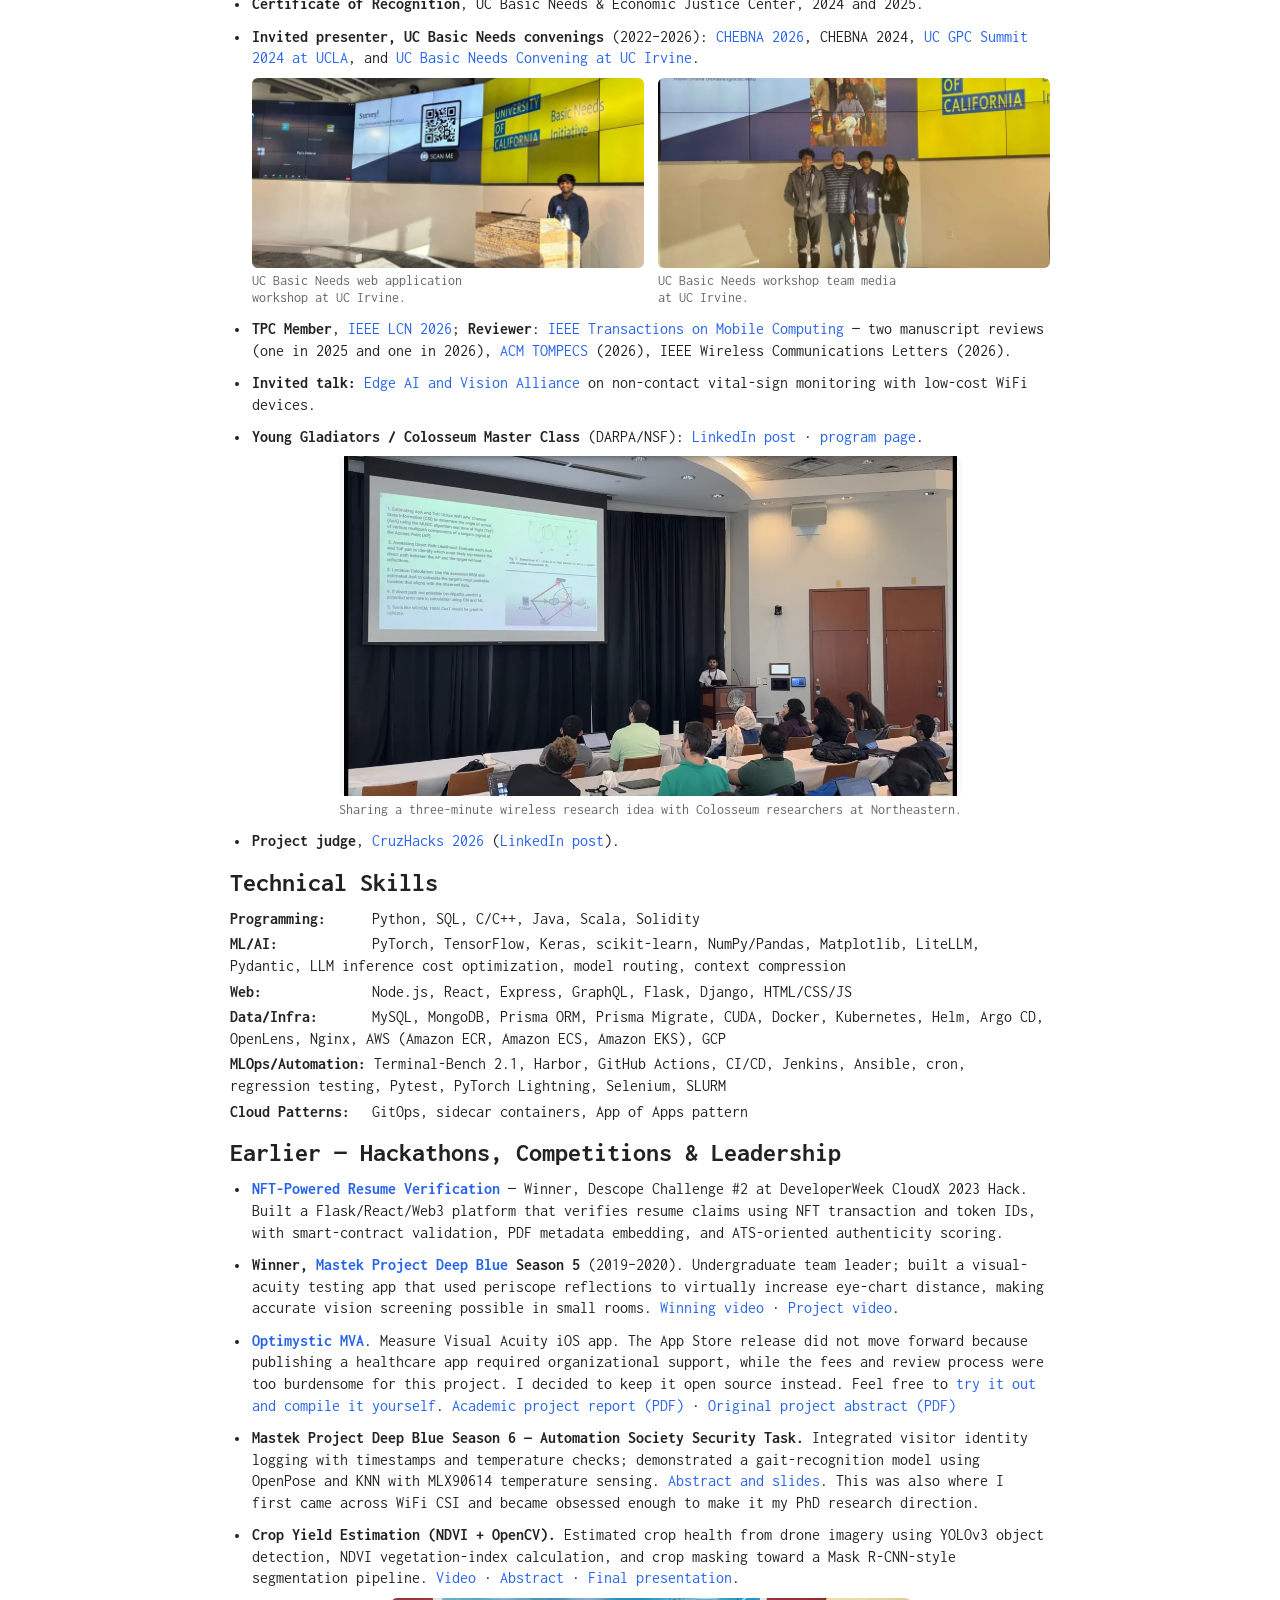
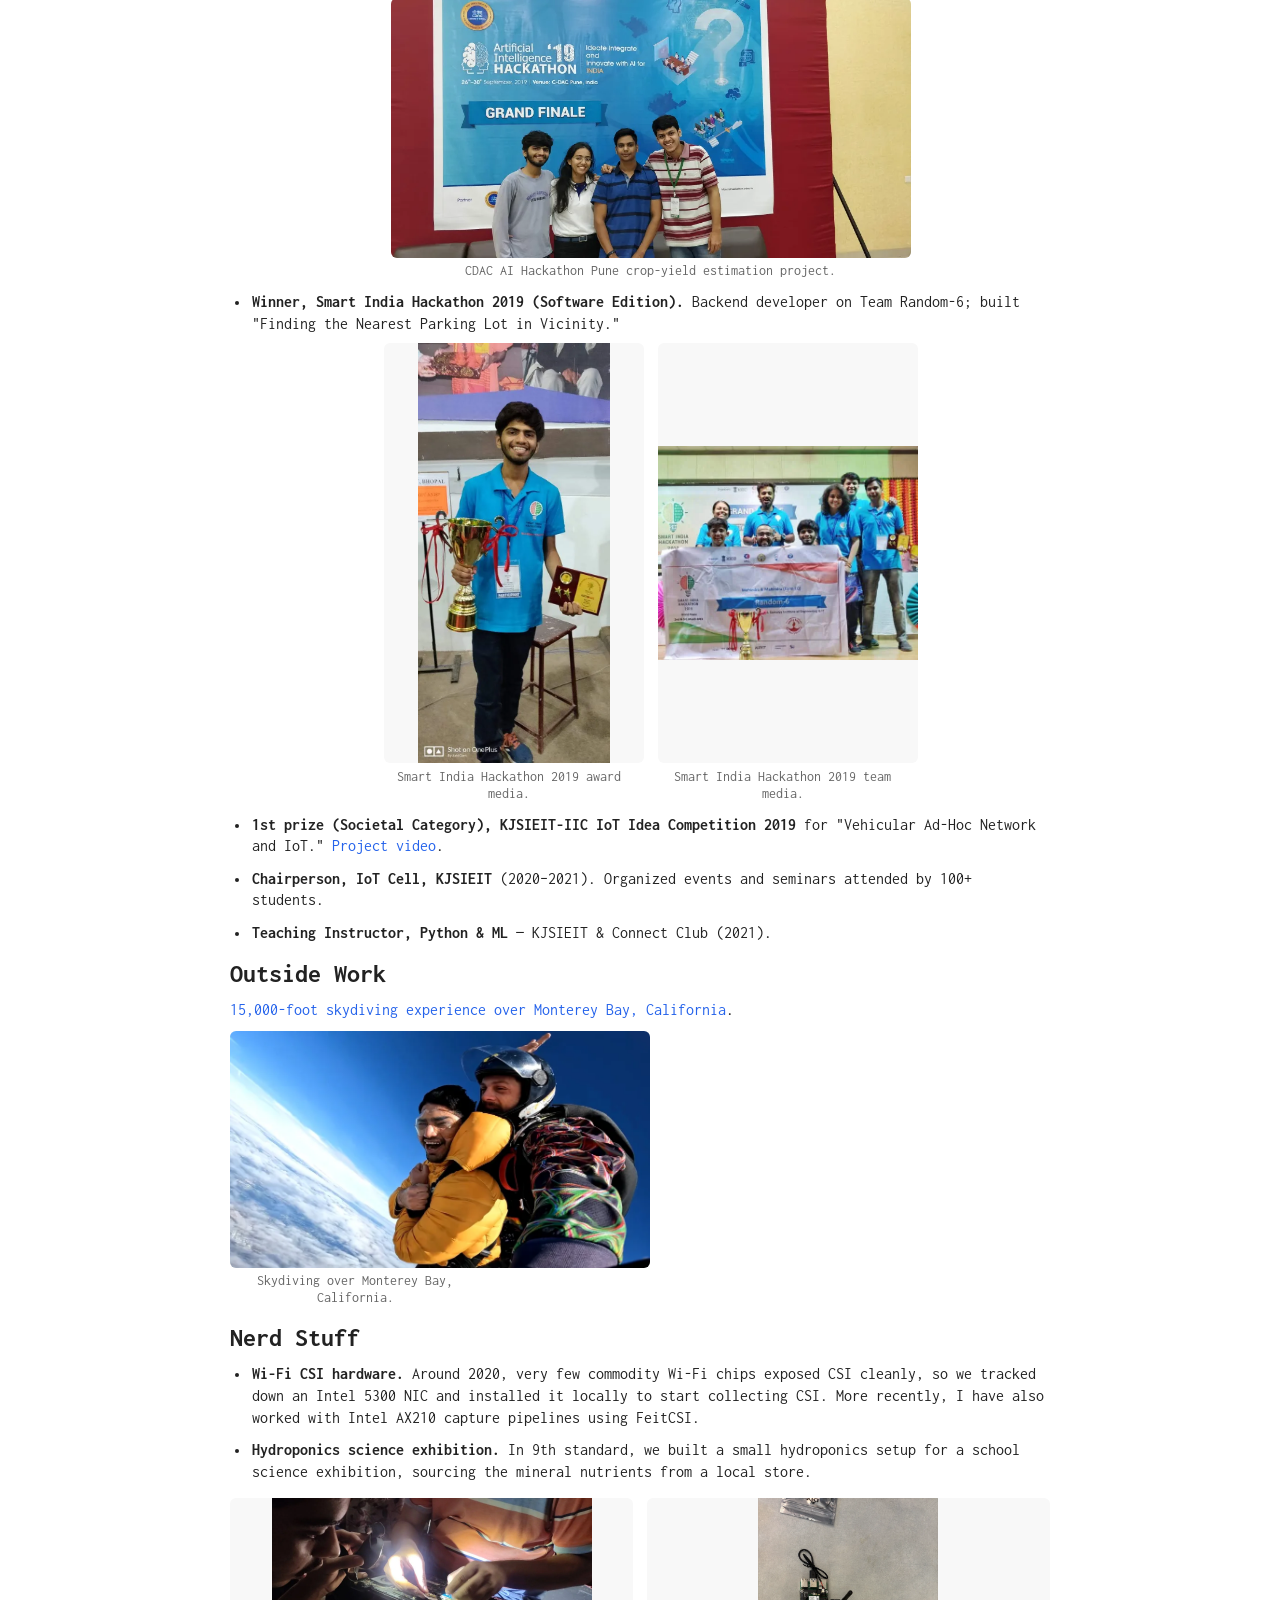
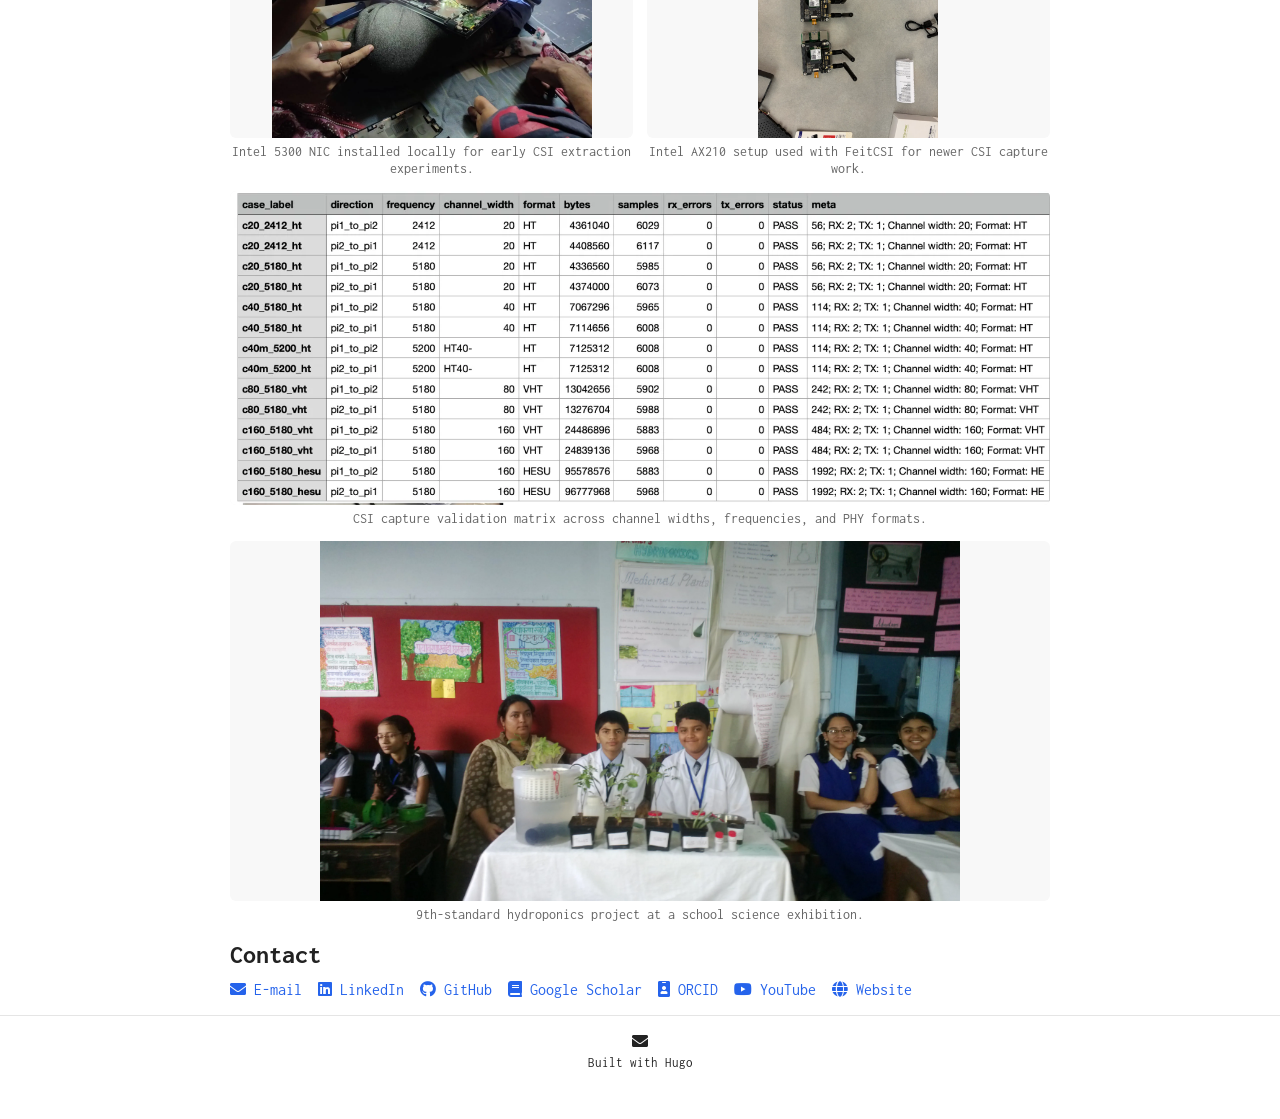
==== commit 36c91f2c: "Add project PDFs to portfolio" ====
--- a/index.html
+++ b/index.html
@@ -212,6 +212,7 @@
                     <span class="project-detail">
                         <span><span class="project-label">Topic:</span> Passive, device-free person identification from commodity Wi-Fi Channel State Information (CSI) using compact statgram representations and a lightweight decoder-only transformer.</span>
                         <span><span class="project-label">Status:</span> Manuscript in submission to an AI conference; <a href="http://arxiv.org/abs/2608.14670">Argus arXiv</a>.</span>
+                        <span class="project-links"><a href="assets/documents/argus-baylearn-2026-poster.pdf">BayLearn 2026 poster (PDF)</a></span>
                     </span>
                 </li>
                 <li>
@@ -296,6 +297,7 @@
                             <a href="https://ucbn-console.ucsc.edu">admin console</a> &middot;
                             <a href="https://apps.apple.com/us/app/ucbn/id6781016780">UCEN iOS app</a> &middot;
                             <a href="https://news.ucsc.edu/2026/01/new-basic-needs-directory-provides-uc-students-with-one-stop-shop-for-resource-information/">UCSC launch story</a> &middot;
+                            <a href="assets/documents/uc-essential-needs-directory-chebna-2026.pdf">CHEBNA 2026 presentation (PDF)</a> &middot;
                             <a href="https://www.universityofcalifornia.edu/press-room/university-california-sets-enrollment-records">UC enrollment record</a>
                         </span>
                     </span>
@@ -491,6 +493,10 @@
                 <li>
                     <strong><a href="https://optimystic-mva.netlify.app/">Optimystic MVA</a></strong>.
                     Measure Visual Acuity iOS app. The App Store release did not move forward because publishing a healthcare app required organizational support, while the fees and review process were too burdensome for this project. I decided to keep it open source instead. Feel free to <a href="https://github.com/nayanbhatia311/optimystic-visual-acuity">try it out and compile it yourself</a>.
+                    <span class="project-links">
+                        <a href="assets/documents/measure-visual-acuity-project-report.pdf">Academic project report (PDF)</a> &middot;
+                        <a href="assets/documents/measure-visual-acuity-project-abstract.pdf">Original project abstract (PDF)</a>
+                    </span>
                 </li>
                 <li>
                     <strong>Mastek Project Deep Blue Season 6 &mdash; Automation Society Security Task.</strong>
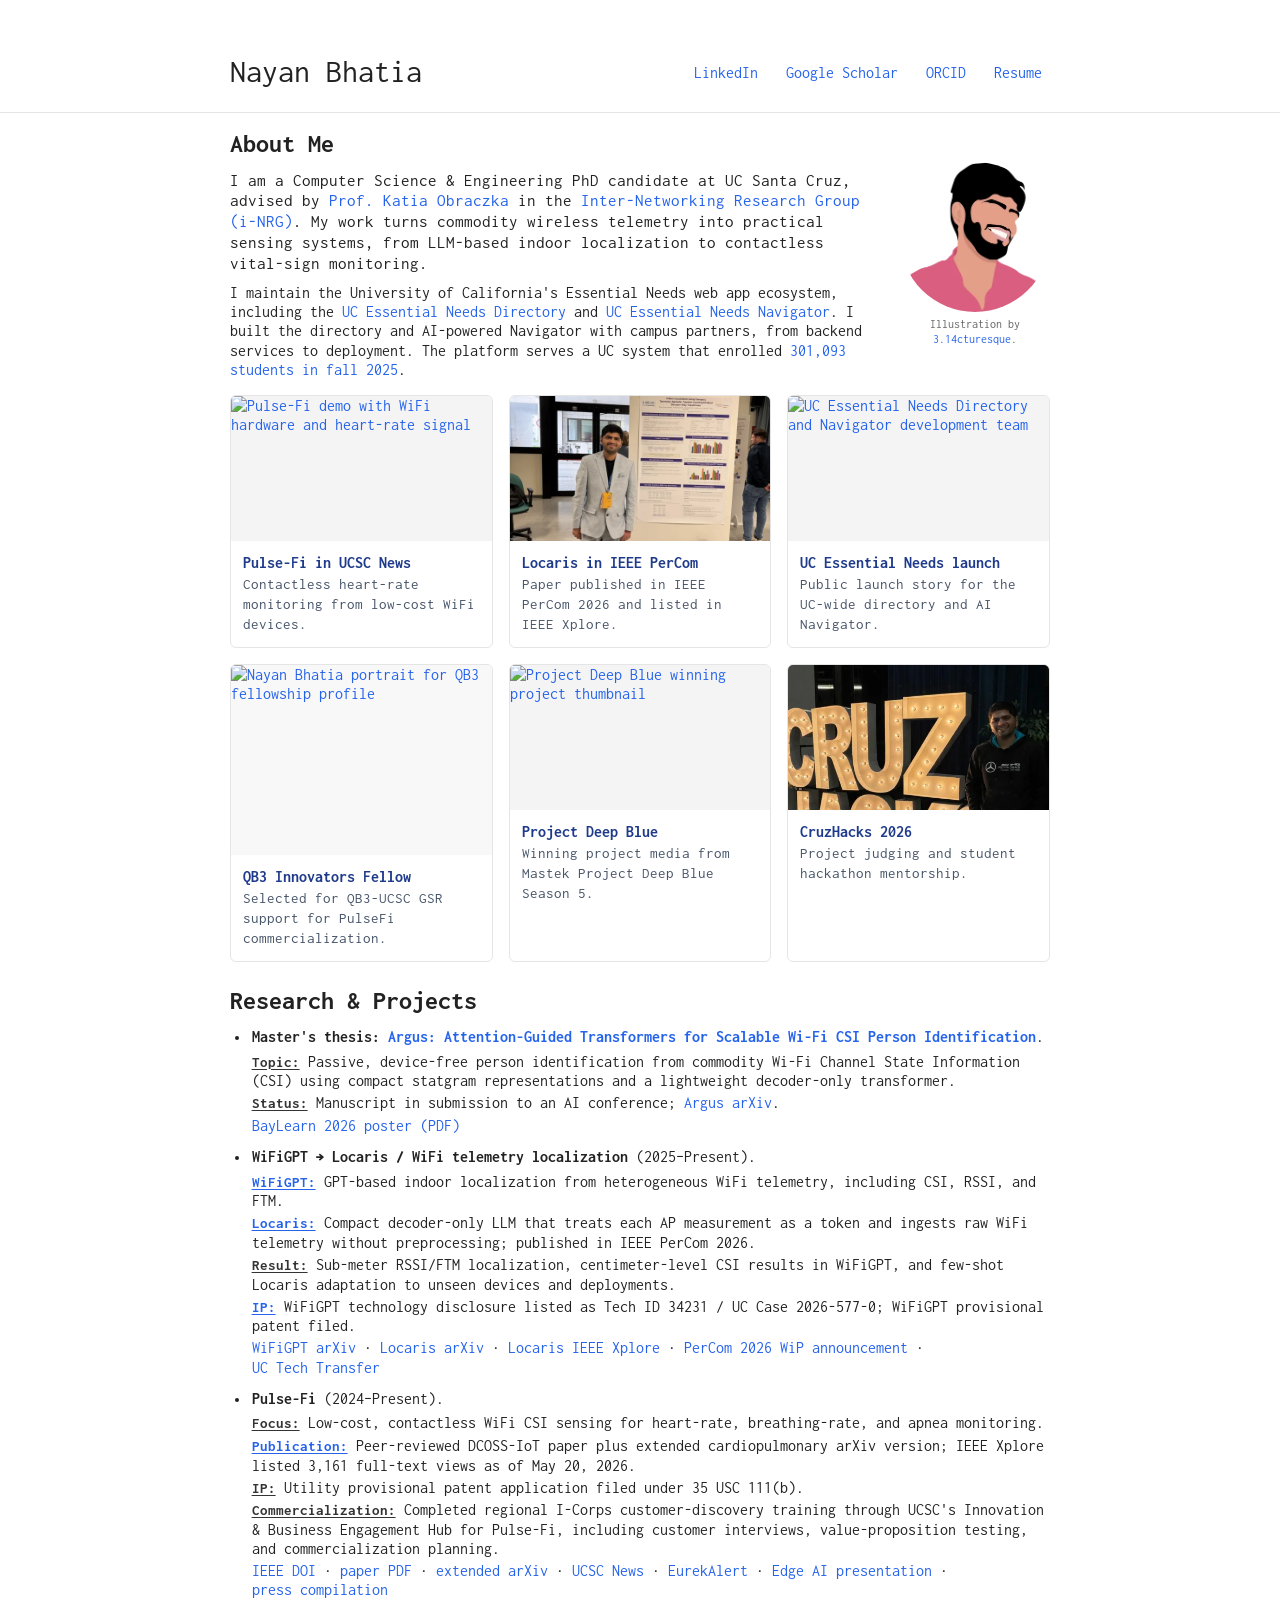
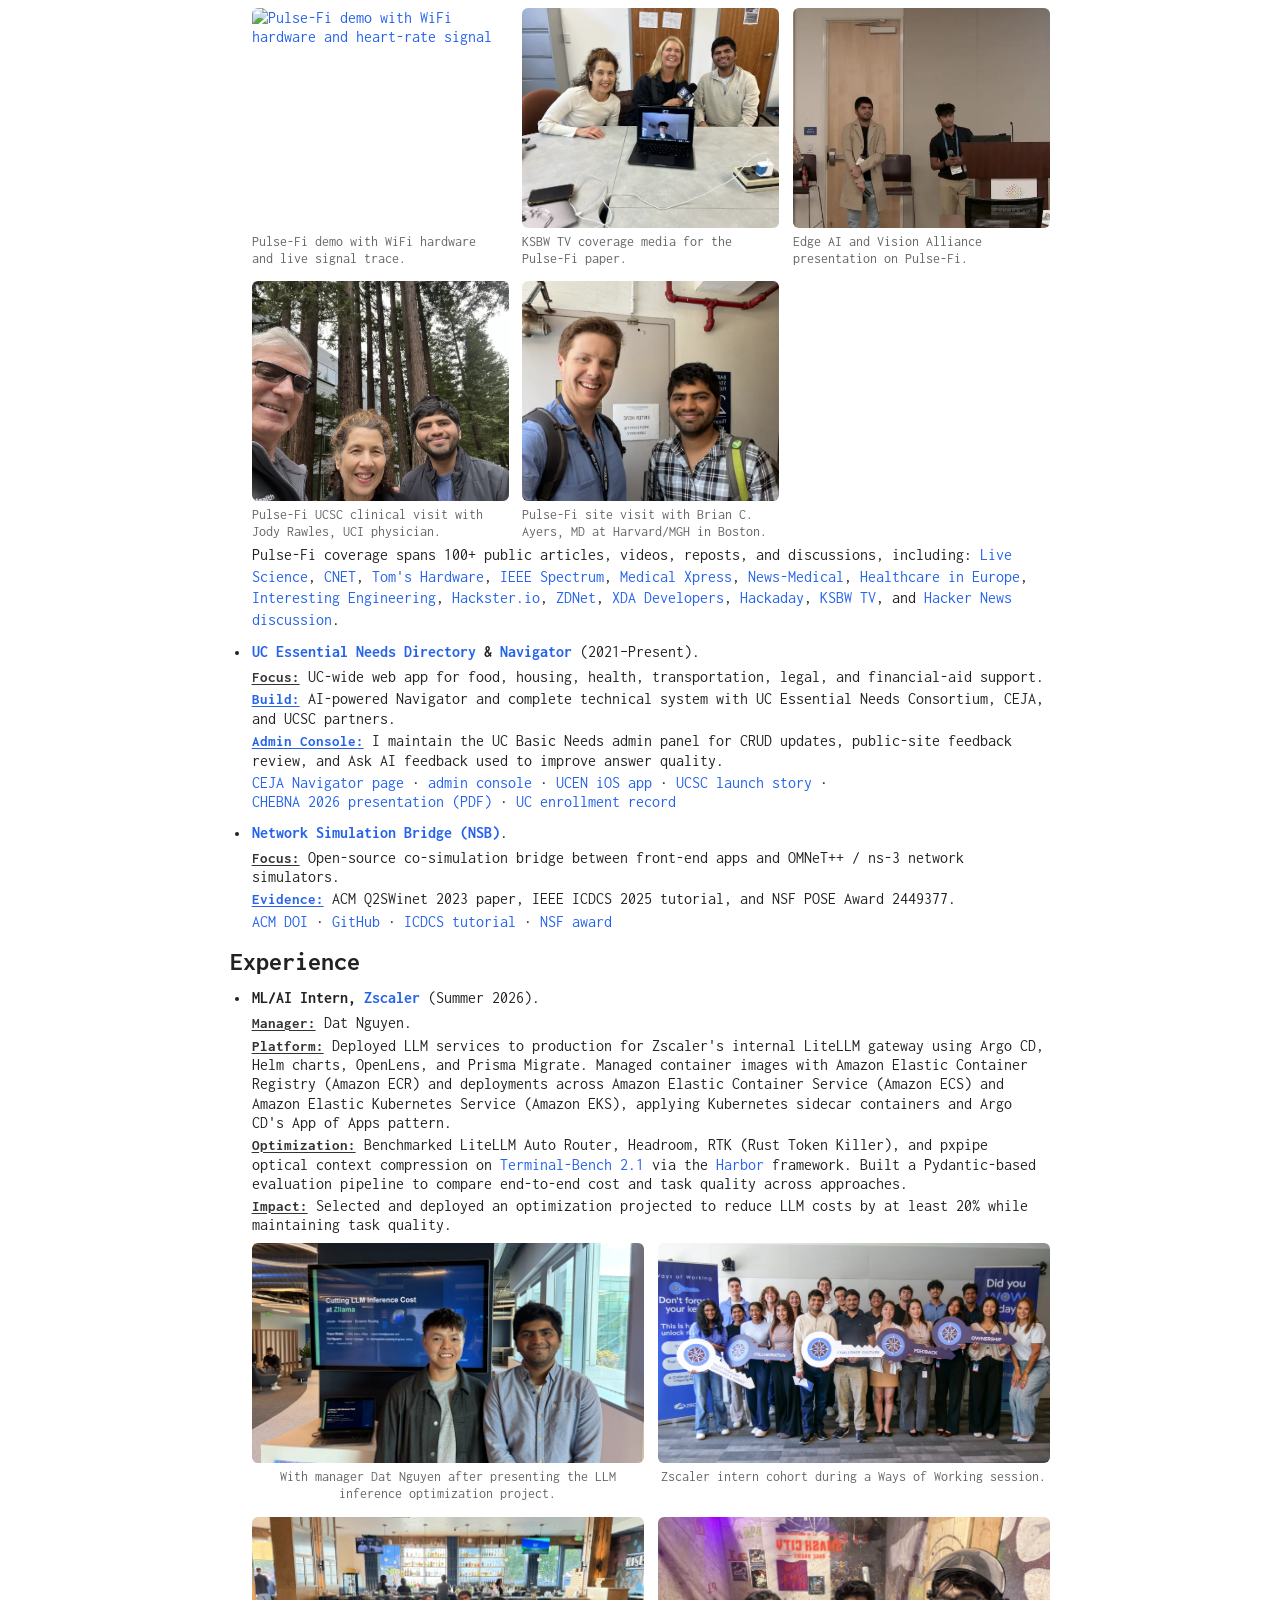
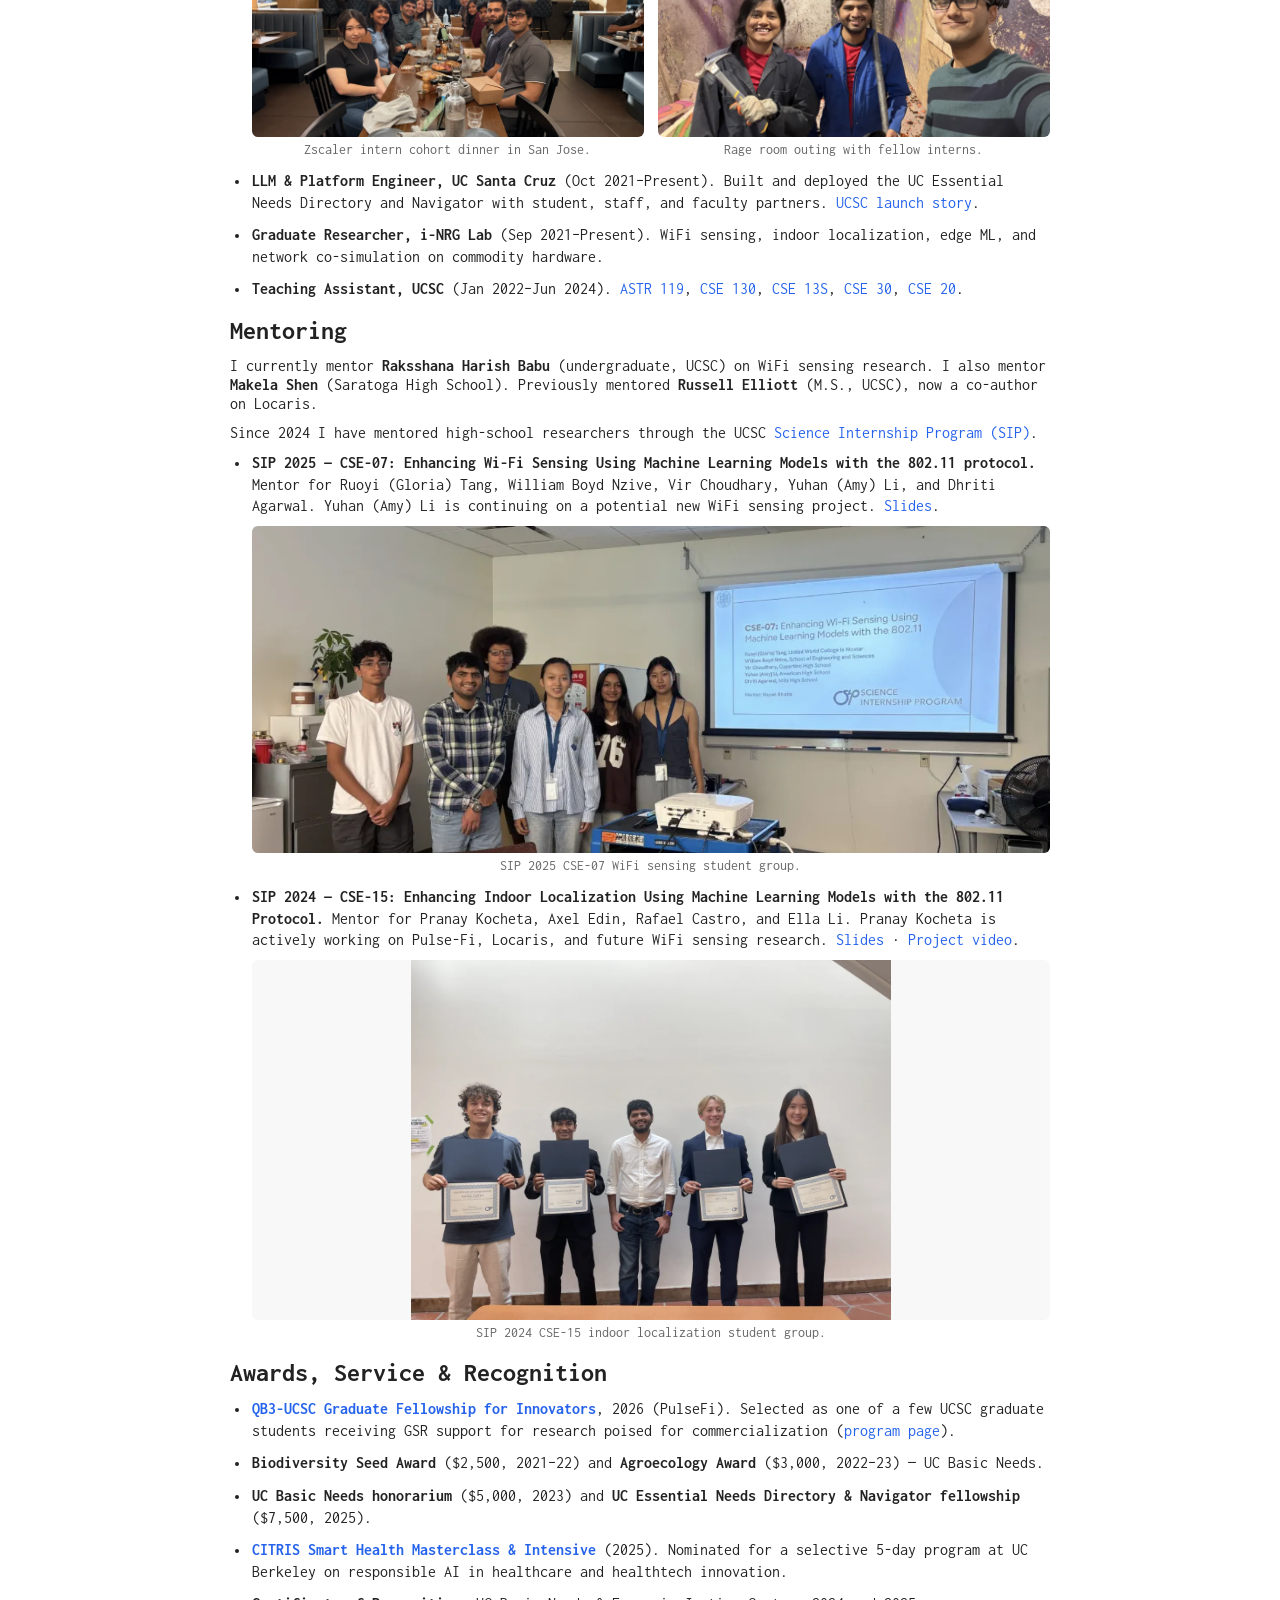
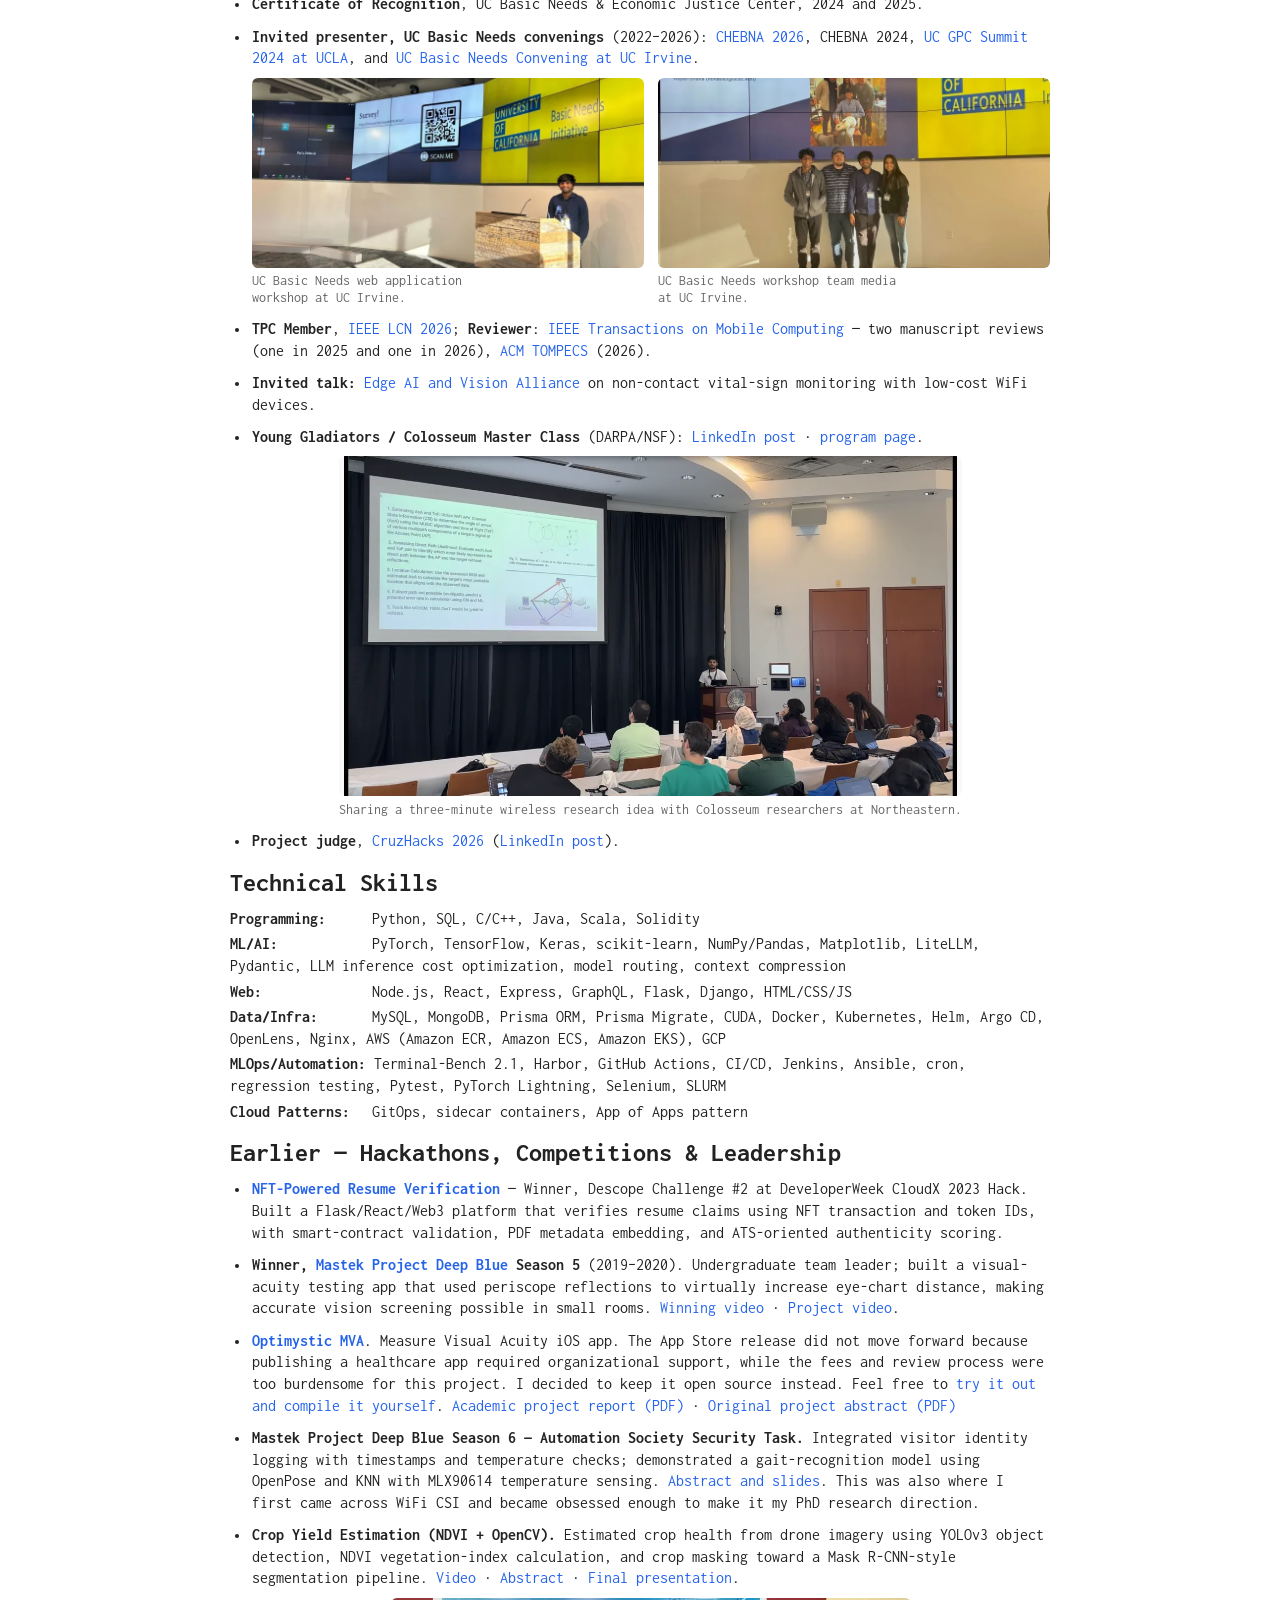
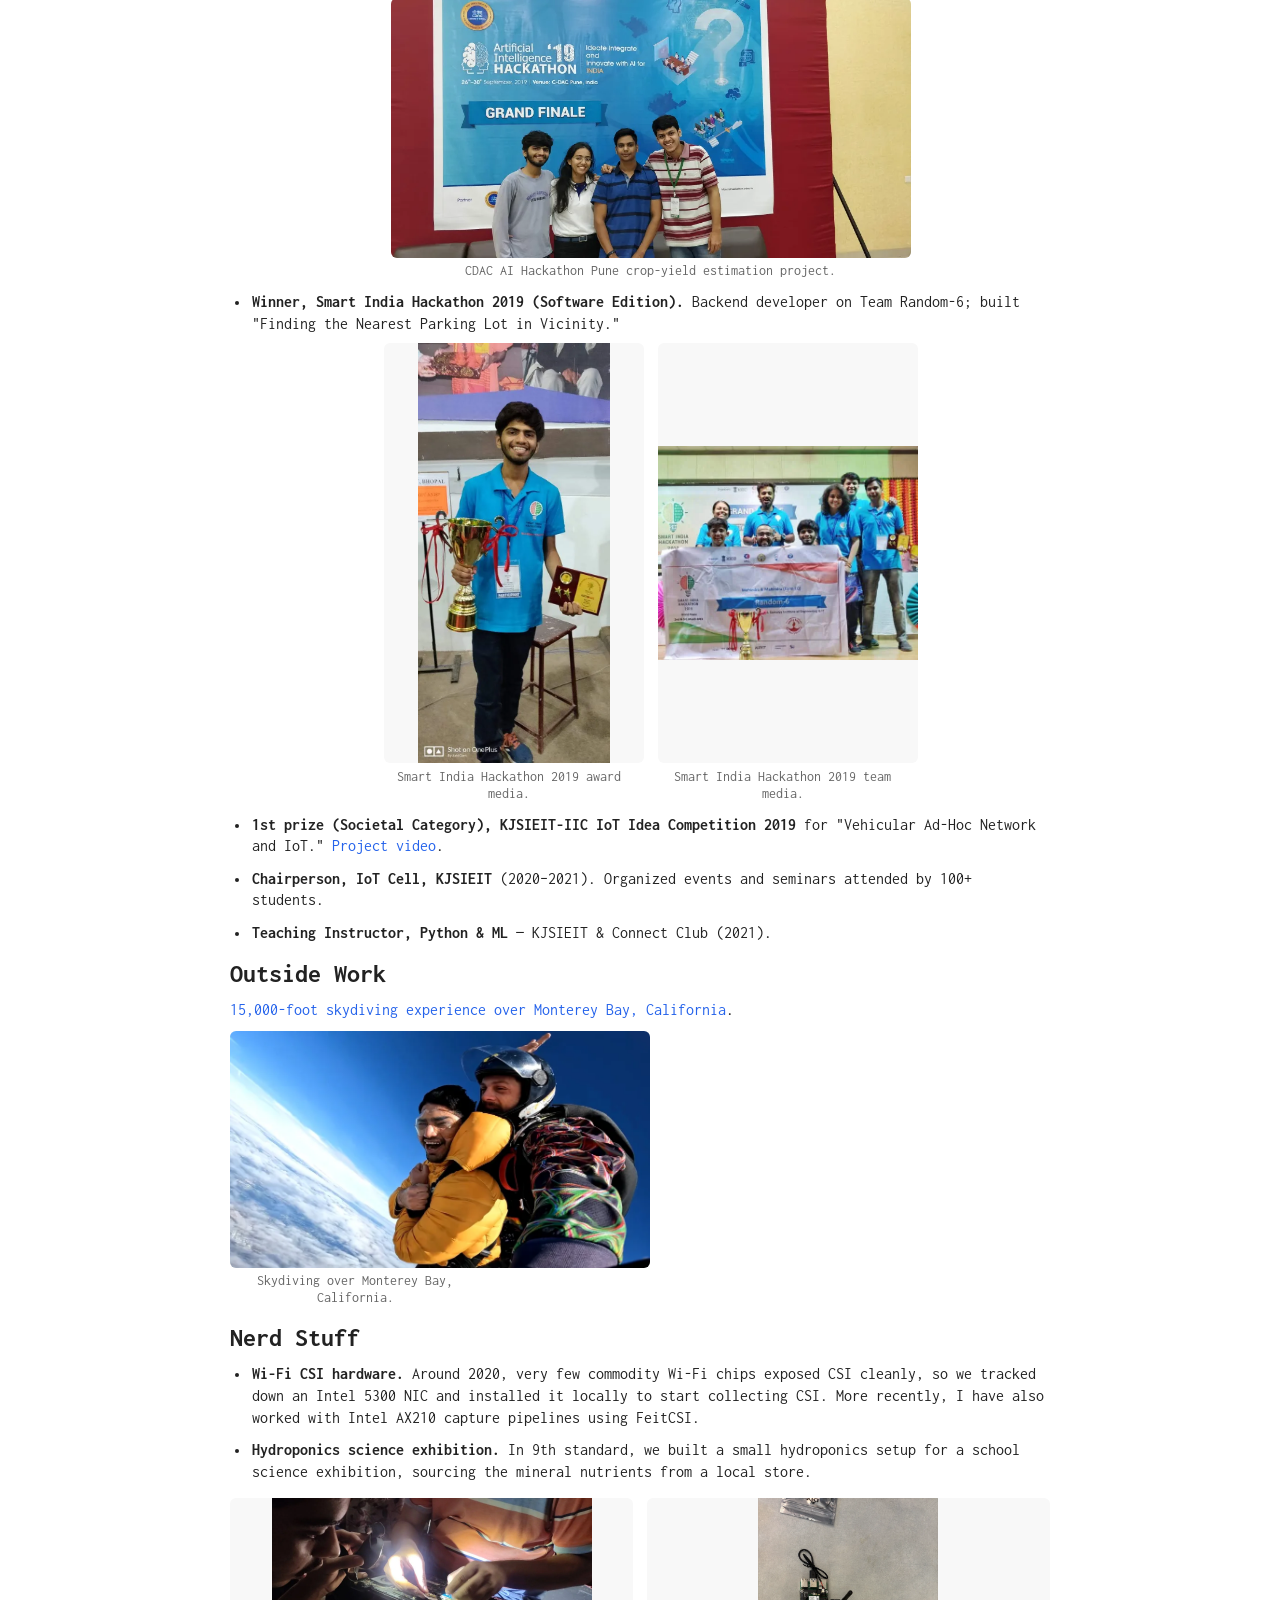
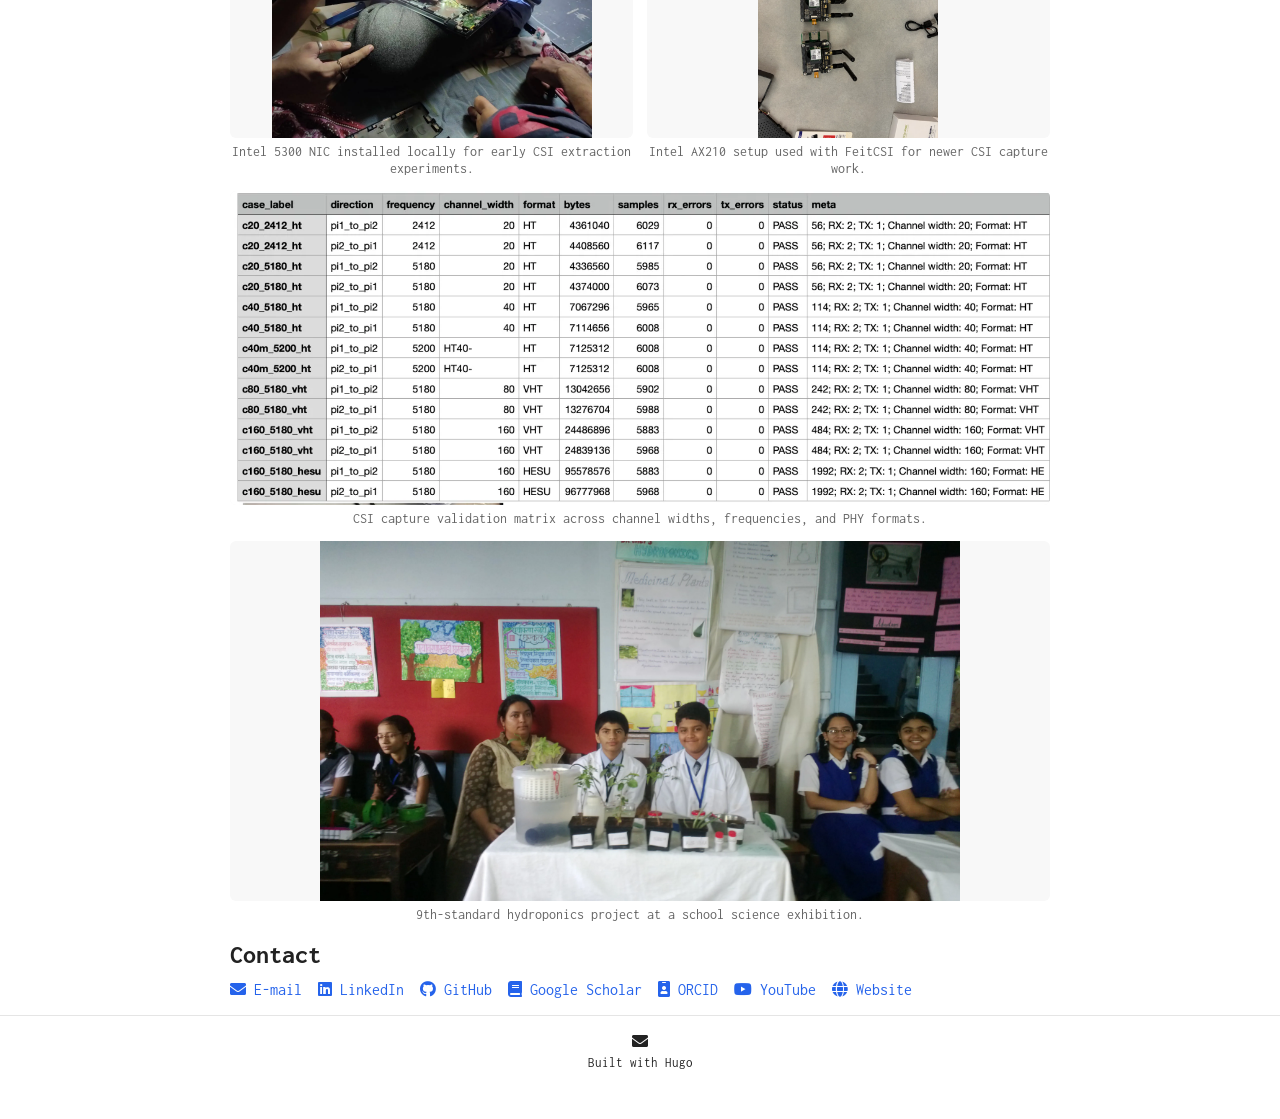
==== commit e7eb5e65: "Remove Wireless Communications Letters review" ====
--- a/index.html
+++ b/index.html
@@ -443,8 +443,7 @@
                 <li>
                     <strong>TPC Member</strong>, <a href="https://www.ieeelcn.org/">IEEE LCN 2026</a>; <strong>Reviewer</strong>:
                     <a href="https://www.computer.org/csdl/journal/tm">IEEE Transactions on Mobile Computing</a> &mdash; two manuscript reviews (one in 2025 and one in 2026),
-                    <a href="https://dl.acm.org/journal/tompecs">ACM TOMPECS</a> (2026),
-                    IEEE Wireless Communications Letters (2026).
+                    <a href="https://dl.acm.org/journal/tompecs">ACM TOMPECS</a> (2026).
                 </li>
                 <li>
                     <strong>Invited talk:</strong> <a href="https://www.edge-ai-vision.com/2026/04/non-contact-vital-sign-monitoring-using-low-cost-wifi-devices-a-presentation-from-the-university-of-california-santa-cruz/">Edge AI and Vision Alliance</a>
